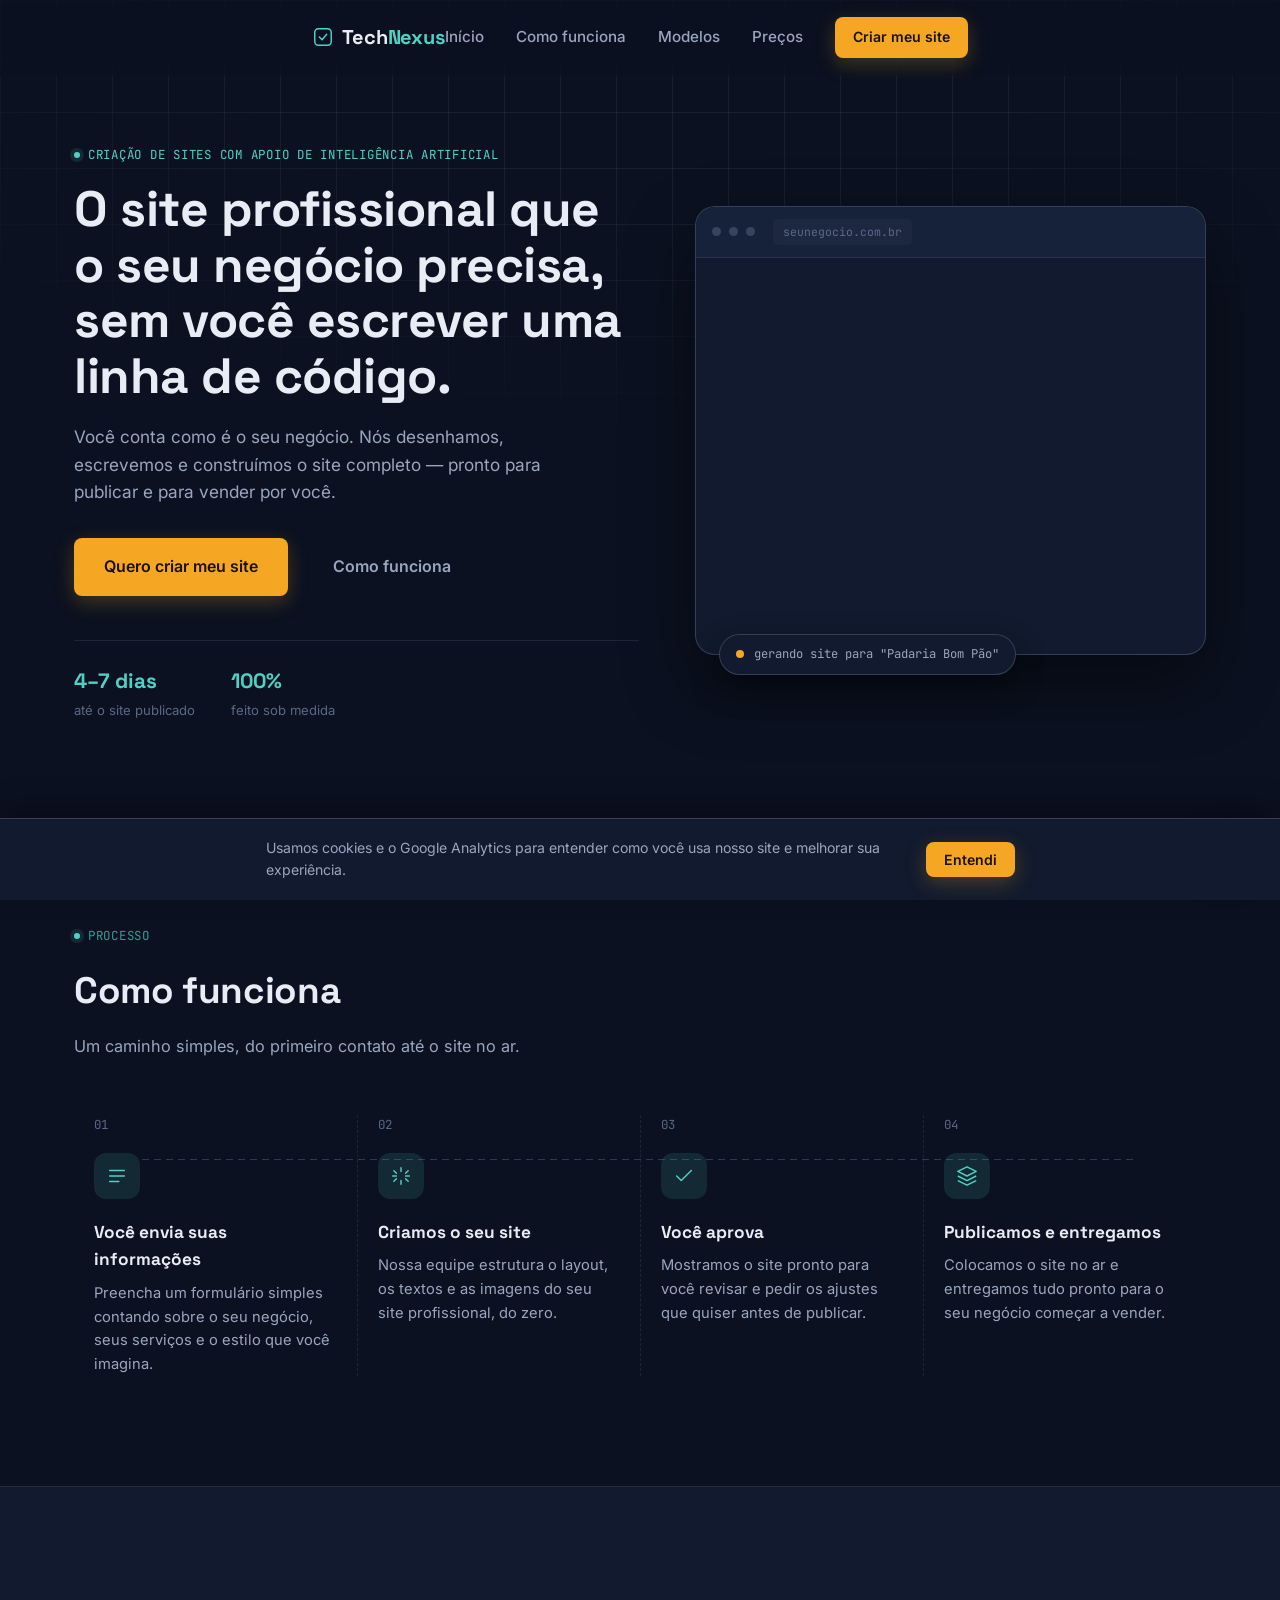
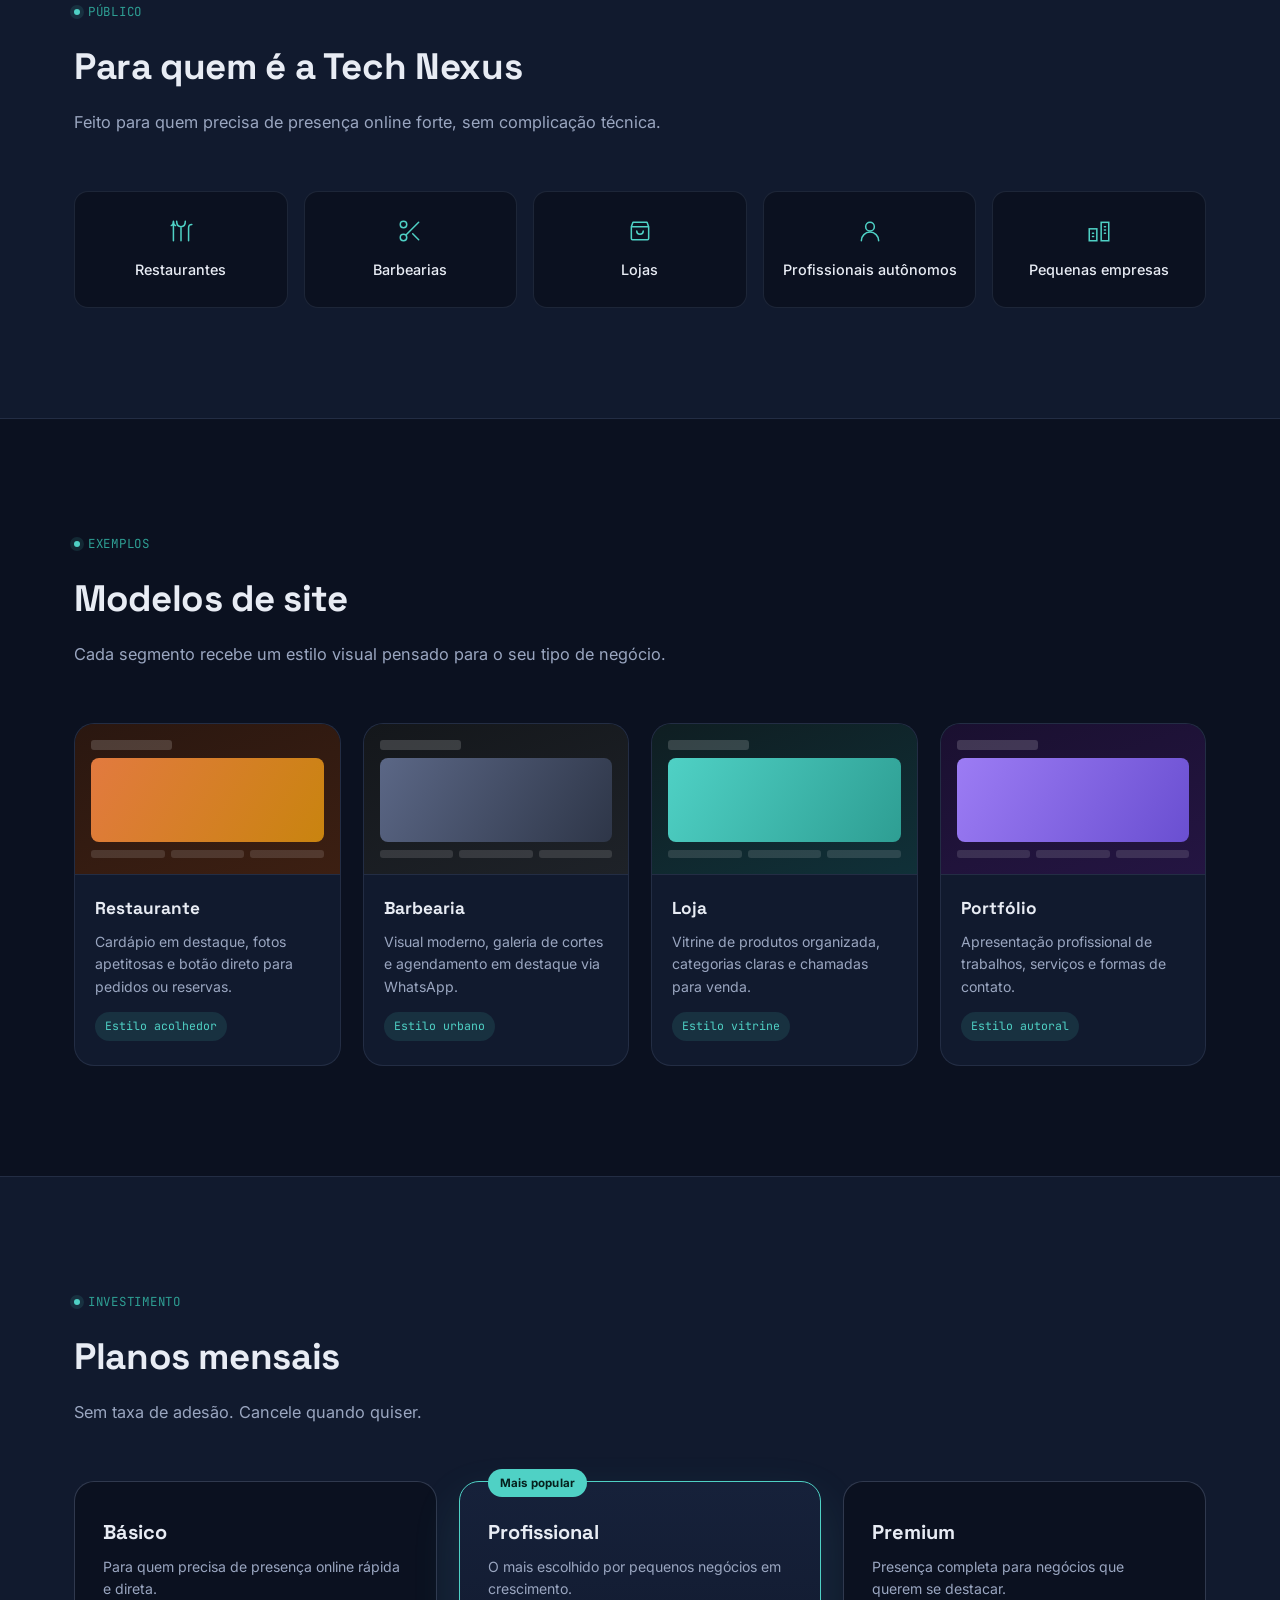
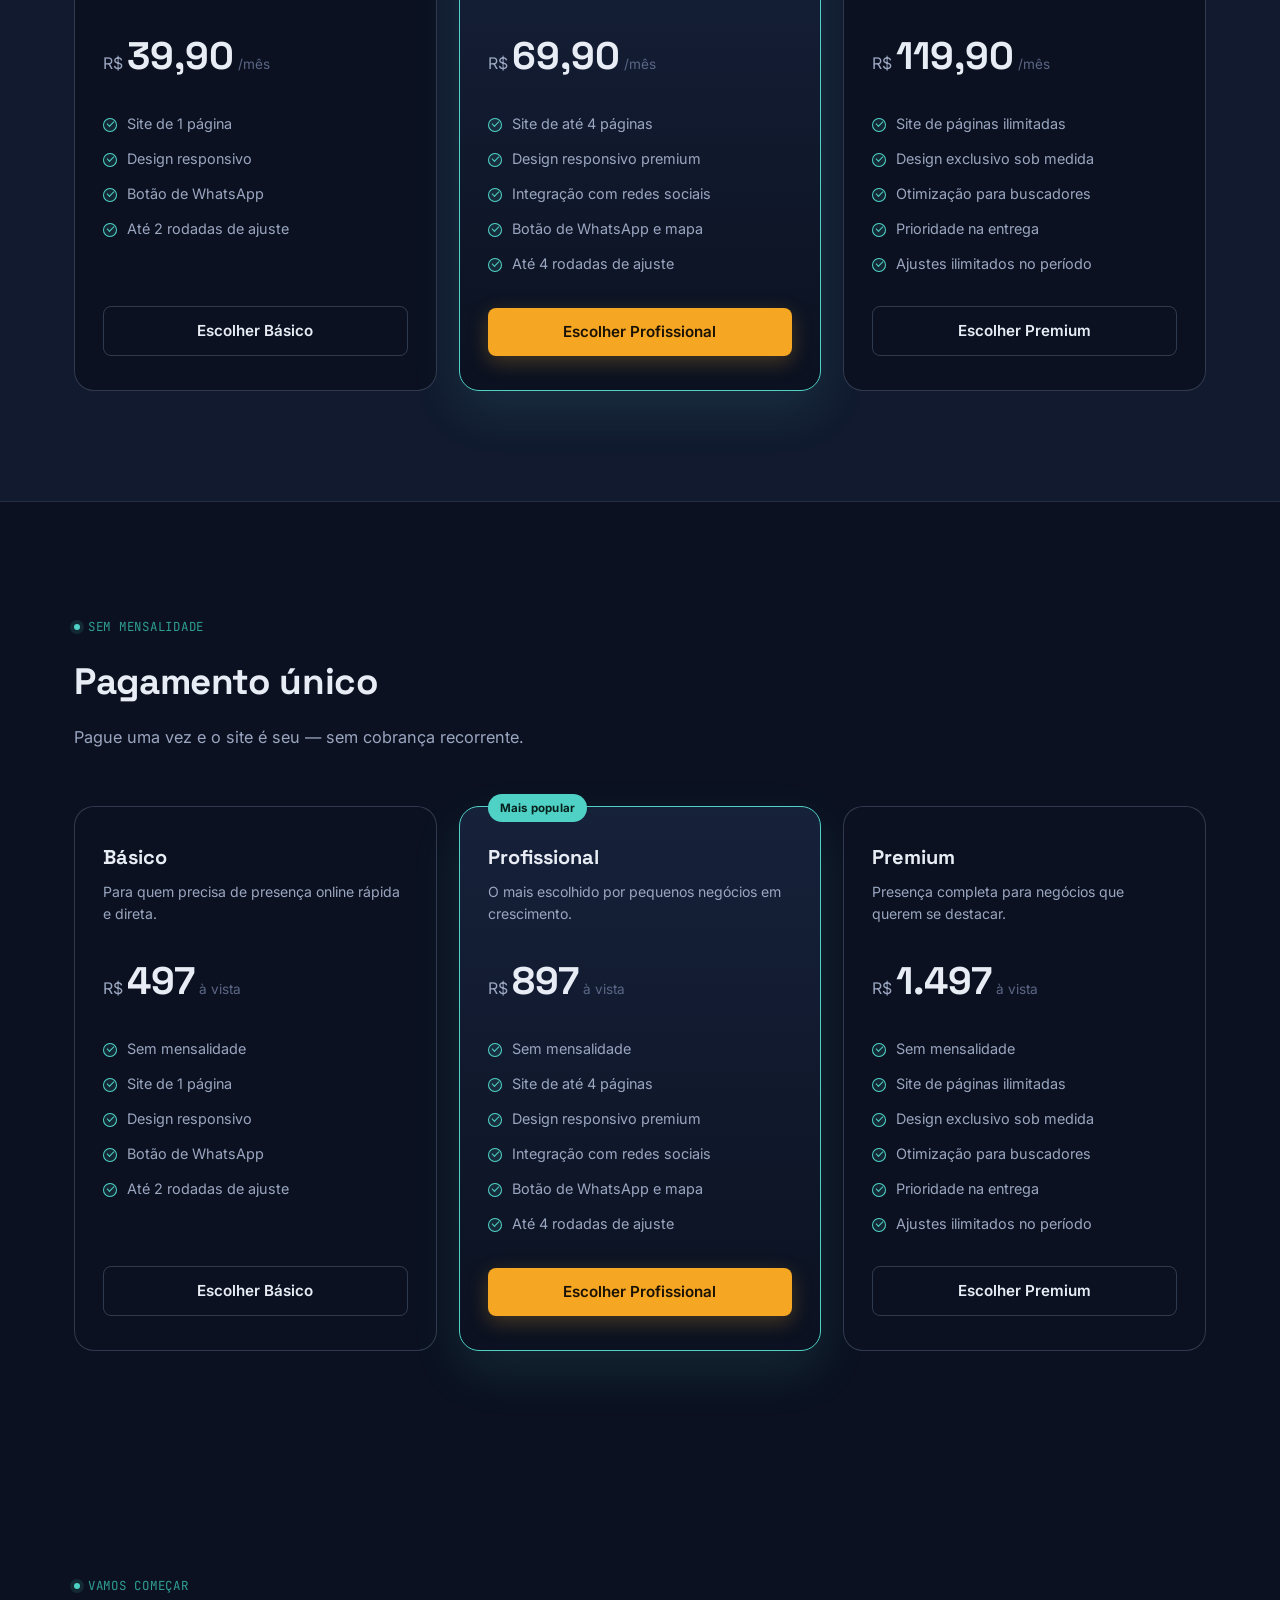
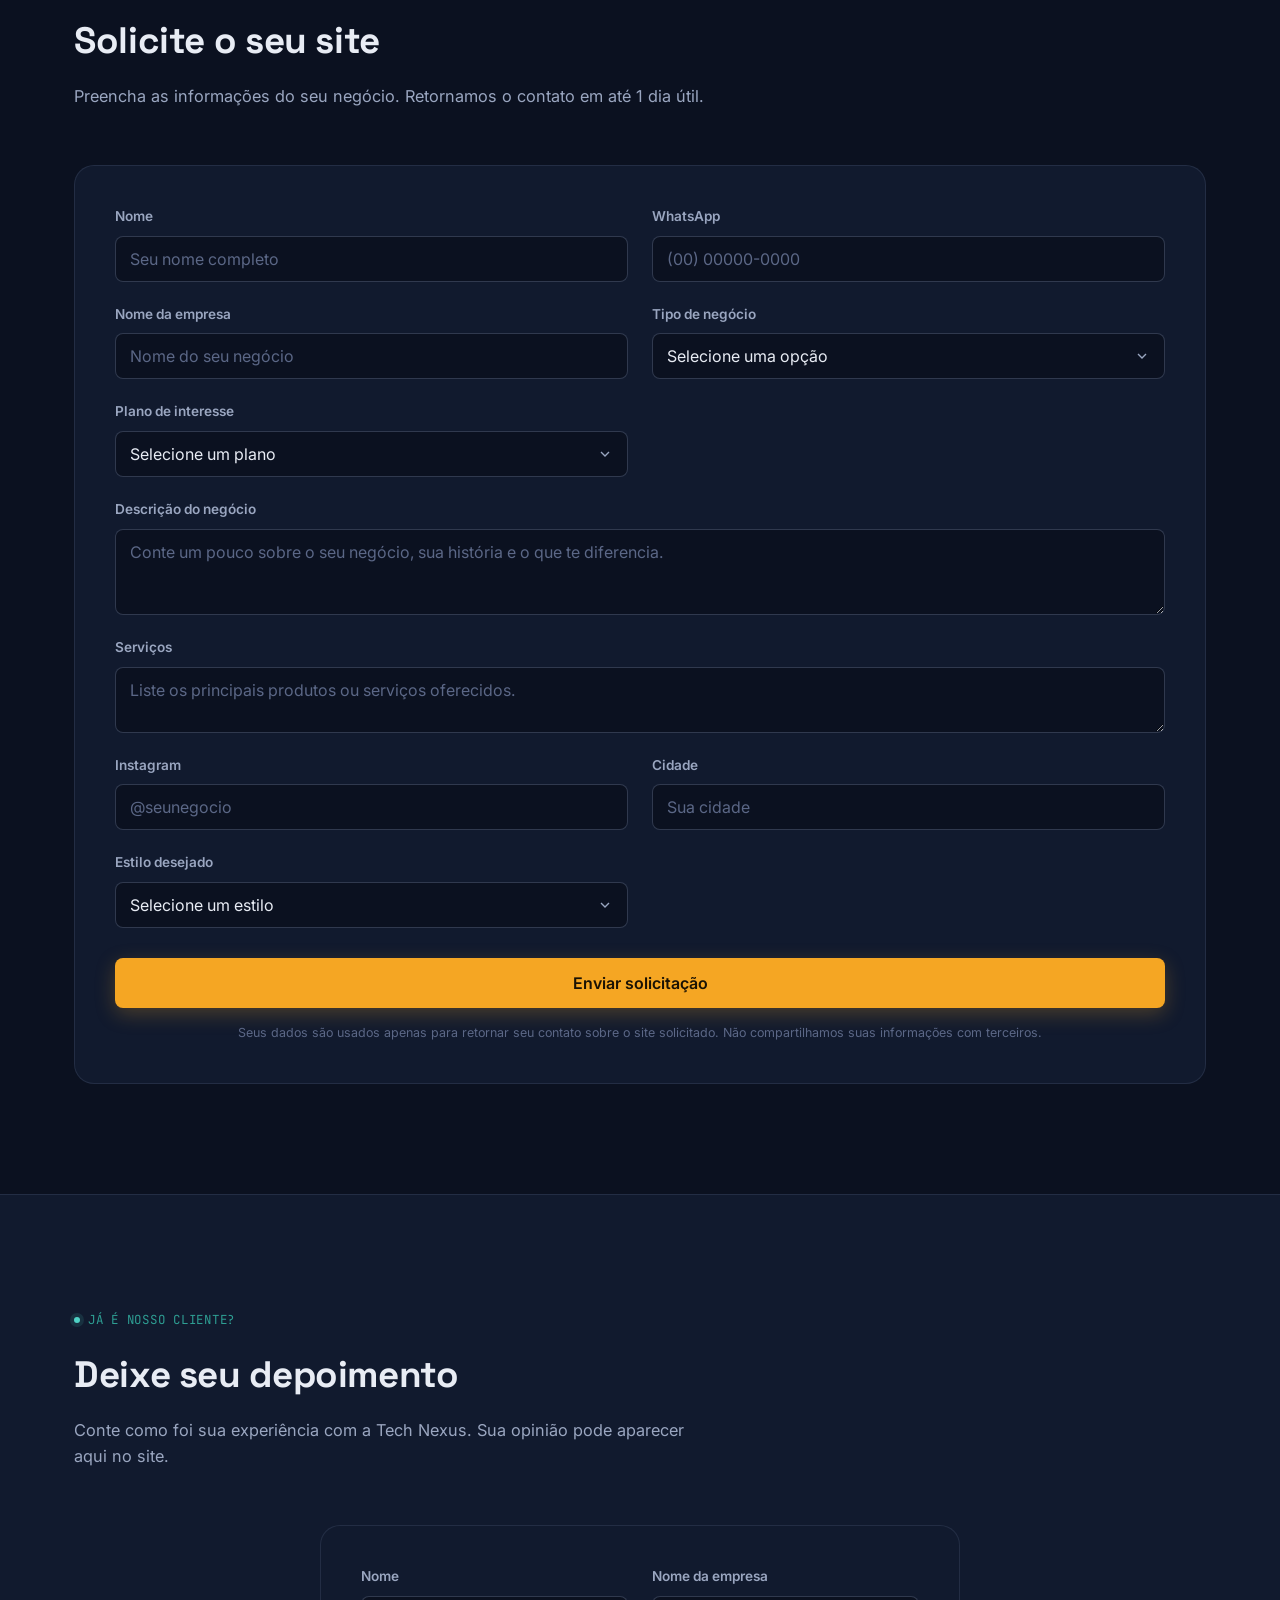
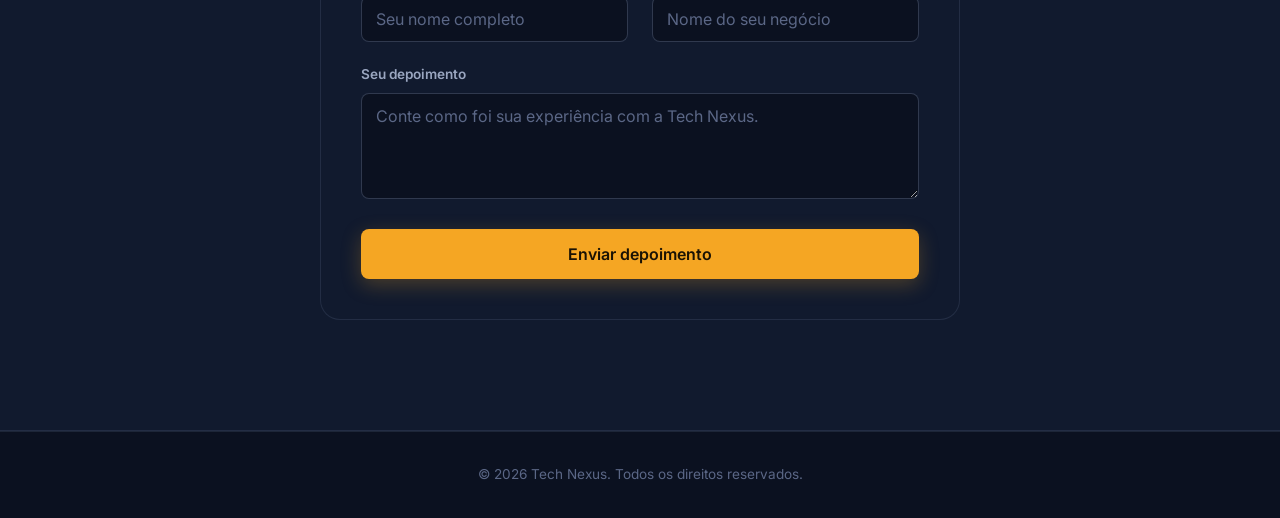
==== index.html @ dfa7a6ef "Add hidden input for bot detection in forms Added hidden input field for bot detection in forms." ====
<!DOCTYPE html>
<html lang="pt-BR">
<head>
  <meta name="google-site-verification" content="RaeOyXVZ7EGZY91mwEZqvHsa6SBrg2ZaEp8fXDGwtMo" />
  <!-- Google tag (gtag.js) -->
  <script async src="https://www.googletagmanager.com/gtag/js?id=G-TNBP848PBN"></script>
  <script>
    window.dataLayer = window.dataLayer || [];
    function gtag(){dataLayer.push(arguments);}
    gtag('js', new Date());
    gtag('config', 'G-TNBP848PBN');
  </script>
  <meta charset="UTF-8" />
  <meta name="viewport" content="width=device-width, initial-scale=1.0" />
  <title>Tech Nexus — Sites profissionais para o seu negócio</title>
  <link rel="icon" type="image/png" href="favicon.png">
  <meta name="description" content="A Tech Nexus cria sites profissionais para restaurantes, barbearias, lojas e profissionais autônomos. Você envia as informações, nós construímos o site." />
<!-- Open Graph: preview ao compartilhar o link -->
  <meta property="og:title" content="Tech Nexus — Sites profissionais com IA" />
  <meta property="og:description" content="A Tech Nexus cria sites profissionais para restaurantes, barbearias, lojas e profissionais autônomos. Você envia as informações, nós construímos o site." />
  <meta property="og:image" content="https://nexus-tech-navy.vercel.app/preview.png" />
  <meta property="og:url" content="https://nexus-tech-navy.vercel.app" />
  <meta property="og:type" content="website" />
  <meta name="twitter:card" content="summary_large_image" />
  <!-- Fontes: Space Grotesk (títulos), Inter (texto), JetBrains Mono (rótulos técnicos) -->
  <link rel="preconnect" href="https://fonts.googleapis.com">
  <link href="https://fonts.googleapis.com/css2?family=Space+Grotesk:wght@500;600;700&family=Inter:wght@400;500;600;700&family=JetBrains+Mono:wght@500&display=swap" rel="stylesheet">

  <link rel="stylesheet" href="style.css" />
</head>
<body>

  <!-- ===================== HEADER ===================== -->
  <header class="header" id="header">
    <div class="header__inner container">

      <a href="#inicio" class="logo" aria-label="Tech Nexus - página inicial">
        <span class="logo__mark" aria-hidden="true">
          <svg width="22" height="22" viewBox="0 0 24 24" fill="none">
            <rect x="3" y="3" width="18" height="18" rx="4" stroke="currentColor" stroke-width="1.6"/>
            <path d="M8 12L11 15L16 9" stroke="currentColor" stroke-width="1.6" stroke-linecap="round" stroke-linejoin="round"/>
          </svg>
        </span>
        <span class="logo__text">Tech<span class="logo__accent">Nexus</span></span>
      </a>

      <nav class="nav" id="nav">
        <a href="#inicio" class="nav__link">Início</a>
        <a href="#como-funciona" class="nav__link">Como funciona</a>
        <a href="#modelos" class="nav__link">Modelos</a>
        <a href="#precos" class="nav__link">Preços</a>
        <a href="#solicitar" class="btn btn--primary btn--small">Criar meu site</a>
      </nav>

      <button class="nav-toggle" id="navToggle" aria-label="Abrir menu" aria-expanded="false" aria-controls="nav">
        <span></span><span></span><span></span>
      </button>

    </div>
  </header>

  <main>

    <!-- ===================== HERO ===================== -->
    <section class="hero" id="inicio">
      <div class="hero__grid-bg" aria-hidden="true"></div>

      <div class="container hero__inner">

        <div class="hero__content" data-reveal>
          <p class="eyebrow"><span class="eyebrow__dot"></span> criação de sites com apoio de inteligência artificial</p>

          <h1 class="hero__title">
            O site profissional que o seu negócio precisa, sem você escrever uma linha de código.
          </h1>

          <p class="hero__subtitle">
            Você conta como é o seu negócio. Nós desenhamos, escrevemos e construímos o site completo —
            pronto para publicar e para vender por você.
          </p>

          <div class="hero__actions">
            <a href="#solicitar" class="btn btn--primary btn--large">Quero criar meu site</a>
            <a href="#como-funciona" class="btn btn--ghost btn--large">Como funciona</a>
          </div>

          <div class="hero__proof">
            <div class="hero__proof-item"><strong>4–7 dias</strong><span>até o site publicado</span></div>
            <div class="hero__proof-item"><strong>100%</strong><span>feito sob medida</span></div>
          </div>
        </div>

        <!-- Demonstração visual: um site sendo "construído" -->
        <div class="hero__demo" data-reveal>
          <div class="browser-mock">
            <div class="browser-mock__bar">
              <span class="browser-mock__dot"></span>
              <span class="browser-mock__dot"></span>
              <span class="browser-mock__dot"></span>
              <span class="browser-mock__url">seunegocio.com.br</span>
            </div>

            <div class="browser-mock__screen">
              <div class="build-block build-block--nav"></div>
              <div class="build-block build-block--hero-img"></div>
              <div class="build-block build-block--line build-block--line-lg"></div>
              <div class="build-block build-block--line build-block--line-md"></div>
              <div class="build-block build-block--btn"></div>
              <div class="build-block build-block--card"></div>
              <div class="build-block build-block--card"></div>
              <div class="build-block build-block--card"></div>
            </div>
          </div>

          <div class="ai-badge">
            <span class="ai-badge__pulse"></span>
            <span class="ai-badge__text" id="aiBadgeText">gerando site para "Padaria Bom Pão"</span>
          </div>
        </div>

      </div>
    </section>

    <!-- ===================== COMO FUNCIONA ===================== -->
    <section class="section" id="como-funciona">
      <div class="container">
        <div class="section__head" data-reveal>
          <p class="eyebrow eyebrow--dark"><span class="eyebrow__dot"></span> processo</p>
          <h2 class="section__title">Como funciona</h2>
          <p class="section__subtitle">Um caminho simples, do primeiro contato até o site no ar.</p>
        </div>

        <ol class="steps">
          <li class="steps__item" data-reveal>
            <span class="steps__index">01</span>
            <div class="steps__icon">
              <svg viewBox="0 0 24 24" fill="none"><path d="M4 12h16M4 6h16M4 18h10" stroke="currentColor" stroke-width="1.6" stroke-linecap="round"/></svg>
            </div>
            <h3 class="steps__title">Você envia suas informações</h3>
            <p class="steps__text">Preencha um formulário simples contando sobre o seu negócio, seus serviços e o estilo que você imagina.</p>
          </li>

          <li class="steps__item" data-reveal>
            <span class="steps__index">02</span>
            <div class="steps__icon">
              <svg viewBox="0 0 24 24" fill="none"><path d="M12 3v4M12 17v4M4.2 6.2l2.8 2.8M17 15l2.8 2.8M3 12h4M17 12h4M4.2 17.8L7 15M17 9l2.8-2.8" stroke="currentColor" stroke-width="1.6" stroke-linecap="round"/></svg>
            </div>
            <h3 class="steps__title">Criamos o seu site</h3>
            <p class="steps__text">Nossa equipe estrutura o layout, os textos e as imagens do seu site profissional, do zero.</p>
          </li>

          <li class="steps__item" data-reveal>
            <span class="steps__index">03</span>
            <div class="steps__icon">
              <svg viewBox="0 0 24 24" fill="none"><path d="M4 12l5 5L20 6" stroke="currentColor" stroke-width="1.6" stroke-linecap="round" stroke-linejoin="round"/></svg>
            </div>
            <h3 class="steps__title">Você aprova</h3>
            <p class="steps__text">Mostramos o site pronto para você revisar e pedir os ajustes que quiser antes de publicar.</p>
          </li>

          <li class="steps__item" data-reveal>
            <span class="steps__index">04</span>
            <div class="steps__icon">
              <svg viewBox="0 0 24 24" fill="none"><path d="M12 2L2 7l10 5 10-5-10-5z" stroke="currentColor" stroke-width="1.6" stroke-linejoin="round"/><path d="M2 17l10 5 10-5M2 12l10 5 10-5" stroke="currentColor" stroke-width="1.6" stroke-linejoin="round"/></svg>
            </div>
            <h3 class="steps__title">Publicamos e entregamos</h3>
            <p class="steps__text">Colocamos o site no ar e entregamos tudo pronto para o seu negócio começar a vender.</p>
          </li>
        </ol>
      </div>
    </section>

    <!-- ===================== PARA QUEM É ===================== -->
    <section class="section section--alt" id="para-quem">
      <div class="container">
        <div class="section__head" data-reveal>
          <p class="eyebrow eyebrow--dark"><span class="eyebrow__dot"></span> público</p>
          <h2 class="section__title">Para quem é a Tech Nexus</h2>
          <p class="section__subtitle">Feito para quem precisa de presença online forte, sem complicação técnica.</p>
        </div>

        <div class="audience" data-reveal>
          <div class="audience__card">
            <svg viewBox="0 0 24 24" fill="none"><path d="M5 3v18M5 3c0 3-2 4-2 4M5 3c0 3 2 4 2 4M12 8v13M12 8c-2.5 0-4-2-4-5M12 8c2.5 0 4-2 4-5M19 21V9a3 3 0 013-3" stroke="currentColor" stroke-width="1.4" stroke-linecap="round" stroke-linejoin="round"/></svg>
            <span>Restaurantes</span>
          </div>
          <div class="audience__card">
            <svg viewBox="0 0 24 24" fill="none"><circle cx="6" cy="6" r="3" stroke="currentColor" stroke-width="1.4"/><circle cx="6" cy="18" r="3" stroke="currentColor" stroke-width="1.4"/><path d="M20 4L8.5 15.5M14.5 14.5L20 20" stroke="currentColor" stroke-width="1.4" stroke-linecap="round"/></svg>
            <span>Barbearias</span>
          </div>
          <div class="audience__card">
            <svg viewBox="0 0 24 24" fill="none"><path d="M4 8l1.5-4h13L20 8M4 8h16M4 8v11a1 1 0 001 1h14a1 1 0 001-1V8M9 12a3 3 0 006 0" stroke="currentColor" stroke-width="1.4" stroke-linecap="round" stroke-linejoin="round"/></svg>
            <span>Lojas</span>
          </div>
          <div class="audience__card">
            <svg viewBox="0 0 24 24" fill="none"><circle cx="12" cy="8" r="4" stroke="currentColor" stroke-width="1.4"/><path d="M4 21c0-4.4 3.6-8 8-8s8 3.6 8 8" stroke="currentColor" stroke-width="1.4" stroke-linecap="round"/></svg>
            <span>Profissionais autônomos</span>
          </div>
          <div class="audience__card">
            <svg viewBox="0 0 24 24" fill="none"><rect x="3" y="10" width="7" height="11" stroke="currentColor" stroke-width="1.4"/><rect x="14" y="4" width="7" height="17" stroke="currentColor" stroke-width="1.4"/><path d="M6 14h1M6 17h1M17 8h1M17 11h1M17 14h1" stroke="currentColor" stroke-width="1.4" stroke-linecap="round"/></svg>
            <span>Pequenas empresas</span>
          </div>
        </div>
      </div>
    </section>

    <!-- ===================== MODELOS ===================== -->
    <section class="section" id="modelos">
      <div class="container">
        <div class="section__head" data-reveal>
          <p class="eyebrow eyebrow--dark"><span class="eyebrow__dot"></span> exemplos</p>
          <h2 class="section__title">Modelos de site</h2>
          <p class="section__subtitle">Cada segmento recebe um estilo visual pensado para o seu tipo de negócio.</p>
        </div>

        <div class="models" data-reveal>

          <article class="model-card model-card--restaurante">
            <div class="model-card__preview">
              <div class="model-card__nav"></div>
              <div class="model-card__hero"></div>
              <div class="model-card__row">
                <span></span><span></span><span></span>
              </div>
            </div>
            <div class="model-card__body">
              <h3>Restaurante</h3>
              <p>Cardápio em destaque, fotos apetitosas e botão direto para pedidos ou reservas.</p>
              <span class="model-card__tag">Estilo acolhedor</span>
            </div>
          </article>

          <article class="model-card model-card--barbearia">
            <div class="model-card__preview">
              <div class="model-card__nav"></div>
              <div class="model-card__hero"></div>
              <div class="model-card__row">
                <span></span><span></span><span></span>
              </div>
            </div>
            <div class="model-card__body">
              <h3>Barbearia</h3>
              <p>Visual moderno, galeria de cortes e agendamento em destaque via WhatsApp.</p>
              <span class="model-card__tag">Estilo urbano</span>
            </div>
          </article>

          <article class="model-card model-card--loja">
            <div class="model-card__preview">
              <div class="model-card__nav"></div>
              <div class="model-card__hero"></div>
              <div class="model-card__row">
                <span></span><span></span><span></span>
              </div>
            </div>
            <div class="model-card__body">
              <h3>Loja</h3>
              <p>Vitrine de produtos organizada, categorias claras e chamadas para venda.</p>
              <span class="model-card__tag">Estilo vitrine</span>
            </div>
          </article>

          <article class="model-card model-card--portfolio">
            <div class="model-card__preview">
              <div class="model-card__nav"></div>
              <div class="model-card__hero"></div>
              <div class="model-card__row">
                <span></span><span></span><span></span>
              </div>
            </div>
            <div class="model-card__body">
              <h3>Portfólio</h3>
              <p>Apresentação profissional de trabalhos, serviços e formas de contato.</p>
              <span class="model-card__tag">Estilo autoral</span>
            </div>
          </article>

        </div>
      </div>
    </section>

    <!-- ===================== PREÇOS ===================== -->
    <section class="section section--alt" id="precos">
      <div class="container">
        <div class="section__head" data-reveal>
          <p class="eyebrow eyebrow--dark"><span class="eyebrow__dot"></span> investimento</p>
<h2 class="section__title">Planos mensais</h2>
<p class="section__subtitle">Sem taxa de adesão. Cancele quando quiser.</p>
        </div>

        <!--
          DICA: para alterar os preços, edite apenas o conteúdo dentro de <span class="plan__price-value">.
          O restante da estrutura (moeda, período) pode continuar igual.
        -->
        <div class="plans" data-reveal>
          <article class="plan-card">
            <h3 class="plan__name">Básico</h3>
            <p class="plan__desc">Para quem precisa de presença online rápida e direta.</p>
            <p class="plan__price">
              <span class="plan__price-currency">R$</span>
              <span class="plan__price-value">39,90</span>
              <span class="plan__price-period">/mês</span>
            </p>
            <ul class="plan__features">
              <li>Site de 1 página</li>
              <li>Design responsivo</li>
              <li>Botão de WhatsApp</li>
              <li>Até 2 rodadas de ajuste</li>
            </ul>
            <a href="#solicitar" class="btn btn--outline btn--block" data-plan-select="Básico - R$ 39,90/mês">Escolher Básico</a>
          </article>

          <article class="plan-card plan-card--featured">
            <span class="plan__badge">Mais popular</span>
            <h3 class="plan__name">Profissional</h3>
            <p class="plan__desc">O mais escolhido por pequenos negócios em crescimento.</p>
            <p class="plan__price">
              <span class="plan__price-currency">R$</span>
              <span class="plan__price-value">69,90</span>
              <span class="plan__price-period">/mês</span>
            </p>
            <ul class="plan__features">
              <li>Site de até 4 páginas</li>
              <li>Design responsivo premium</li>
              <li>Integração com redes sociais</li>
              <li>Botão de WhatsApp e mapa</li>
              <li>Até 4 rodadas de ajuste</li>
            </ul>
            <a href="#solicitar" class="btn btn--primary btn--block" data-plan-select="Profissional - R$ 69,90/mês">Escolher Profissional</a>
          </article>
         
            <article class="plan-card">
            <h3 class="plan__name">Premium</h3>
            <p class="plan__desc">Presença completa para negócios que querem se destacar.</p>
            <p class="plan__price">
              <span class="plan__price-currency">R$</span>
              <span class="plan__price-value">119,90</span>
              <span class="plan__price-period">/mês</span>
            </p>
            <ul class="plan__features">
              <li>Site de páginas ilimitadas</li>
              <li>Design exclusivo sob medida</li>
              <li>Otimização para buscadores</li>
              <li>Prioridade na entrega</li>
              <li>Ajustes ilimitados no período</li>
            </ul>
            <a href="#solicitar" class="btn btn--outline btn--block" data-plan-select="Premium - R$ 119,90/mês">Escolher Premium</a>
          </article>

          </div>
</div>
    </section>
<!-- ===================== PAGAMENTO ÚNICO ===================== -->
    <section class="section" id="precos-unico">
      <div class="container">
        <div class="section__head" data-reveal>
          <p class="eyebrow eyebrow--dark"><span class="eyebrow__dot"></span> sem mensalidade</p>
          <h2 class="section__title">Pagamento único</h2>
          <p class="section__subtitle">Pague uma vez e o site é seu — sem cobrança recorrente.</p>
        </div>

        <div class="plans" data-reveal>

          <article class="plan-card">
            <h3 class="plan__name">Básico</h3>
            <p class="plan__desc">Para quem precisa de presença online rápida e direta.</p>
            <p class="plan__price">
              <span class="plan__price-currency">R$</span>
              <span class="plan__price-value">497</span>
              <span class="plan__price-period">à vista</span>
            </p>
            <ul class="plan__features">
              <li>Sem mensalidade</li>
              <li>Site de 1 página</li>
              <li>Design responsivo</li>
              <li>Botão de WhatsApp</li>
              <li>Até 2 rodadas de ajuste</li>
            </ul>
            <a href="#solicitar" class="btn btn--outline btn--block" data-plan-select="Básico (pagamento único) - R$ 497">Escolher Básico</a>
          </article>

          <article class="plan-card plan-card--featured">
            <span class="plan__badge">Mais popular</span>
            <h3 class="plan__name">Profissional</h3>
            <p class="plan__desc">O mais escolhido por pequenos negócios em crescimento.</p>
            <p class="plan__price">
              <span class="plan__price-currency">R$</span>
              <span class="plan__price-value">897</span>
              <span class="plan__price-period">à vista</span>
            </p>
            <ul class="plan__features">
              <li>Sem mensalidade</li>
              <li>Site de até 4 páginas</li>
              <li>Design responsivo premium</li>
              <li>Integração com redes sociais</li>
              <li>Botão de WhatsApp e mapa</li>
              <li>Até 4 rodadas de ajuste</li>
            </ul>
            <a href="#solicitar" class="btn btn--primary btn--block" data-plan-select="Profissional (pagamento único) - R$ 897">Escolher Profissional</a>
          </article>

          <article class="plan-card">
            <h3 class="plan__name">Premium</h3>
            <p class="plan__desc">Presença completa para negócios que querem se destacar.</p>
            <p class="plan__price">
              <span class="plan__price-currency">R$</span>
              <span class="plan__price-value">1.497</span>
              <span class="plan__price-period">à vista</span>
            </p>
            <ul class="plan__features">
              <li>Sem mensalidade</li>
              <li>Site de páginas ilimitadas</li>
              <li>Design exclusivo sob medida</li>
              <li>Otimização para buscadores</li>
              <li>Prioridade na entrega</li>
              <li>Ajustes ilimitados no período</li>
            </ul>
            <a href="#solicitar" class="btn btn--outline btn--block" data-plan-select="Premium (pagamento único) - R$ 1.497">Escolher Premium</a>
          </article>

        </div>
      </div>
    </section>
    <!-- ===================== SOLICITE SEU SITE ===================== -->
    <section class="section section--form" id="solicitar">
      <div class="container">
        <div class="section__head" data-reveal>
          <p class="eyebrow eyebrow--dark"><span class="eyebrow__dot"></span> vamos começar</p>
          <h2 class="section__title">Solicite o seu site</h2>
          <p class="section__subtitle">Preencha as informações do seu negócio. Retornamos o contato em até 1 dia útil.</p>
        </div>

        <form class="request-form" id="requestForm" action="https://formspree.io/f/xljrngzr" method="POST" data-reveal novalidate>
<input type="text" name="_gotcha" style="display:none" tabindex="-1" autocomplete="off">
          <div class="form-grid">

            <div class="field">
              <label for="nome">Nome</label>
              <input type="text" id="nome" name="nome" placeholder="Seu nome completo" required>
              <span class="field__error">Informe o seu nome.</span>
            </div>

            <div class="field">
              <label for="whatsapp">WhatsApp</label>
              <input type="tel" id="whatsapp" name="whatsapp" placeholder="(00) 00000-0000" required>
              <span class="field__error">Informe um WhatsApp para contato.</span>
            </div>

            <div class="field">
              <label for="empresa">Nome da empresa</label>
              <input type="text" id="empresa" name="empresa" placeholder="Nome do seu negócio" required>
              <span class="field__error">Informe o nome da empresa.</span>
            </div>

            <div class="field">
              <label for="tipoNegocio">Tipo de negócio</label>
              <select id="tipoNegocio" name="tipoNegocio" required>
                <option value="" disabled selected>Selecione uma opção</option>
                <option value="restaurante">Restaurante</option>
                <option value="barbearia">Barbearia</option>
                <option value="loja">Loja</option>
                <option value="autonomo">Profissional autônomo</option>
                <option value="pequena-empresa">Pequena empresa</option>
                <option value="outro">Outro</option>
              </select>
              <span class="field__error">Selecione o tipo de negócio.</span>
            </div>
<div class="field">
              <label for="plano">Plano de interesse</label>
              <select id="plano" name="plano" required>
  <option value="" disabled selected>Selecione um plano</option>
  <optgroup label="Mensal">
    <option value="Básico - R$ 39,90/mês">Básico - R$ 39,90/mês</option>
    <option value="Profissional - R$ 69,90/mês">Profissional - R$ 69,90/mês</option>
    <option value="Premium - R$ 119,90/mês">Premium - R$ 119,90/mês</option>
  </optgroup>
  <optgroup label="Pagamento único">
    <option value="Básico (pagamento único) - R$ 497">Básico (pagamento único) - R$ 497</option>
    <option value="Profissional (pagamento único) - R$ 897">Profissional (pagamento único) - R$ 897</option>
    <option value="Premium (pagamento único) - R$ 1.497">Premium (pagamento único) - R$ 1.497</option>
  </optgroup>
              </select>
              <span class="field__error">Selecione um plano.</span>
</div>
            <div class="field field--full">
              <label for="descricao">Descrição do negócio</label>
              <textarea id="descricao" name="descricao" rows="3" placeholder="Conte um pouco sobre o seu negócio, sua história e o que te diferencia." required></textarea>
              <span class="field__error">Descreva brevemente o seu negócio.</span>
            </div>

            <div class="field field--full">
              <label for="servicos">Serviços</label>
              <textarea id="servicos" name="servicos" rows="2" placeholder="Liste os principais produtos ou serviços oferecidos." required></textarea>
              <span class="field__error">Liste ao menos um serviço ou produto.</span>
            </div>

            <div class="field">
              <label for="instagram">Instagram</label>
              <input type="text" id="instagram" name="instagram" placeholder="@seunegocio">
            </div>

            <div class="field">
              <label for="cidade">Cidade</label>
              <input type="text" id="cidade" name="cidade" placeholder="Sua cidade" required>
              <span class="field__error">Informe a sua cidade.</span>
            </div>

            <div class="field">
              <label for="estilo">Estilo desejado</label>
                  <select id="estilo" name="estilo" required>
                <option value="" disabled selected>Selecione um estilo</option>
                <option value="moderno">Moderno</option>
                <option value="classico">Clássico</option>
                <option value="minimalista">Minimalista</option>
                <option value="ousado">Ousado e colorido</option>
              </select>
              <span class="field__error">Selecione um estilo.</span>
            </div>

          </div>

          <button type="submit" class="btn btn--primary btn--large btn--block">Enviar solicitação</button>
<p class="form-privacy">Seus dados são usados apenas para retornar seu contato sobre o site solicitado. Não compartilhamos suas informações com terceiros.</p>
        </form>

        <div class="form-message form-message--success" id="successMessage">
          <h3>Solicitação enviada com sucesso!</h3>
          <p>Recebemos as informações do seu negócio. Nossa equipe vai analisar e retornar o contato em até 1 dia útil.</p>
          <button type="button" class="btn btn--outline" id="newRequestBtn">Enviar outra solicitação</button>
        </div>

        <div class="form-message form-message--error" id="formError">
          Não foi possível enviar sua solicitação. Verifique sua conexão e tente novamente.
        </div>

      </div>
    </section>
<!-- ===================== DEIXE SEU DEPOIMENTO ===================== -->
    <section class="section section--alt" id="depoimento">
      <div class="container">
        <div class="section__head" data-reveal>
          <p class="eyebrow eyebrow--dark"><span class="eyebrow__dot"></span> já é nosso cliente?</p>
          <h2 class="section__title">Deixe seu depoimento</h2>
          <p class="section__subtitle">Conte como foi sua experiência com a Tech Nexus. Sua opinião pode aparecer aqui no site.</p>
        </div>

        <form class="request-form testimonial-form" id="testimonialForm" data-reveal novalidate>
          <div class="form-grid">
<input type="text" name="_gotcha" style="display:none" tabindex="-1" autocomplete="off">
            <div class="field">
              <label for="depNome">Nome</label>
              <input type="text" id="depNome" name="nome" placeholder="Seu nome completo" required>
              <span class="field__error">Informe o seu nome.</span>
            </div>

            <div class="field">
              <label for="depEmpresa">Nome da empresa</label>
              <input type="text" id="depEmpresa" name="empresa" placeholder="Nome do seu negócio">
            </div>

            <div class="field field--full">
              <label for="depTexto">Seu depoimento</label>
              <textarea id="depTexto" name="depoimento" rows="4" placeholder="Conte como foi sua experiência com a Tech Nexus." required></textarea>
              <span class="field__error">Escreva seu depoimento.</span>
            </div>

            <input type="hidden" name="tipo_envio" value="Depoimento de cliente">

          </div>

          <button type="submit" class="btn btn--primary btn--large btn--block">Enviar depoimento</button>
        </form>

        <div class="form-message form-message--success" id="testimonialSuccess">
          <h3>Depoimento enviado, obrigado!</h3>
          <p>Recebemos sua mensagem. Ela pode aparecer aqui no site em breve.</p>
          <button type="button" class="btn btn--outline" id="newTestimonialBtn">Enviar outro depoimento</button>
        </div>

        <div class="form-message form-message--error" id="testimonialError">
          Não foi possível enviar seu depoimento. Verifique sua conexão e tente novamente.
        </div>

      </div>
    </section>
  </main>

  <!-- ===================== FOOTER ===================== -->
  <footer class="footer">
    <div class="container footer__inner">
      <p class="footer__text">&copy; <span id="year"></span> Tech Nexus. Todos os direitos reservados.</p>
    </div>
  </footer>
<a href="https://wa.me/5588999516649?text=Ol%C3%A1!%20Quero%20saber%20mais%20sobre%20os%20sites%20da%20Tech%20Nexus." target="_blank" rel="noopener" class="whatsapp-float" aria-label="Falar no WhatsApp">
  <svg viewBox="0 0 24 24" width="28" height="28" fill="currentColor">
    <path d="M12.04 2C6.58 2 2.13 6.45 2.13 11.91c0 1.79.47 3.47 1.29 4.93L2 22l5.29-1.39c1.4.77 3 1.21 4.71 1.21h.01c5.46 0 9.91-4.45 9.91-9.91C21.92 6.45 17.5 2 12.04 2zm5.87 14.05c-.25.7-1.45 1.34-2 1.42-.51.08-1.15.11-1.86-.12-.43-.14-.98-.32-1.69-.63-2.97-1.28-4.9-4.28-5.05-4.48-.15-.2-1.21-1.6-1.21-3.06 0-1.45.76-2.17 1.03-2.46.27-.29.6-.36.8-.36.2 0 .4 0 .57.01.18.01.43-.07.67.51.25.6.85 2.08.93 2.23.08.15.13.32.03.52-.1.2-.15.32-.3.49-.15.17-.31.38-.44.51-.15.15-.3.31-.13.61.17.3.76 1.25 1.63 2.02 1.12 1 2.06 1.31 2.36 1.46.3.15.48.13.65-.08.18-.2.75-.87.95-1.17.2-.3.4-.25.67-.15.28.1 1.76.83 2.06.98.3.15.5.23.57.36.08.13.08.75-.17 1.45z"/>
  </svg>
</a>
  <div class="cookie-banner" id="cookieBanner">
  <p>Usamos cookies e o Google Analytics para entender como você usa nosso site e melhorar sua experiência.</p>
  <button type="button" class="btn btn--primary btn--small" id="cookieAccept">Entendi</button>
  </div>
  <script src="script.js"></script>
</body>
</html>
---- style.css ----
/* ==========================================================================
   Tech Nexus — Design system
   Identidade: "blueprint tech" — fundo escuro tipo esquema técnico,
   acento ciano (IA/tecnologia) + acento âmbar (ação/conversão).
   ========================================================================== */

:root {
  /* Cores base */
  --bg: #0B1120;
  --bg-panel: #111A2E;
  --bg-panel-alt: #16213A;
  --border: rgba(143, 163, 199, 0.14);
  --border-strong: rgba(143, 163, 199, 0.28);

  /* Acentos */
  --teal: #4FD1C5;
  --teal-dim: #2E9E93;
  --teal-soft: rgba(79, 209, 197, 0.12);
  --amber: #F5A623;
  --amber-dim: #C9840F;

  /* Texto */
  --text: #E8ECF4;
  --text-muted: #9AA6C0;
  --text-dim: #5B6786;

  /* Tipografia */
  --font-display: 'Space Grotesk', 'Segoe UI', sans-serif;
  --font-body: 'Inter', 'Segoe UI', sans-serif;
  --font-mono: 'JetBrains Mono', 'Courier New', monospace;

  /* Layout */
  --container-w: 1180px;
  --radius-sm: 8px;
  --radius-md: 14px;
  --radius-lg: 20px;
  --header-h: 76px;
}

/* ==========================================================================
   Reset básico
   ========================================================================== */
* { margin: 0; padding: 0; box-sizing: border-box; }

html { scroll-behavior: smooth; }

@media (prefers-reduced-motion: reduce) {
  html { scroll-behavior: auto; }
  *, *::before, *::after { animation-duration: 0.01ms !important; animation-iteration-count: 1 !important; transition-duration: 0.01ms !important; }
}

body {
  background: var(--bg);
  color: var(--text);
  font-family: var(--font-body);
  line-height: 1.6;
  -webkit-font-smoothing: antialiased;
  overflow-x: hidden;
}

img { max-width: 100%; display: block; }

a { color: inherit; text-decoration: none; }

ul, ol { list-style: none; }

button { font-family: inherit; cursor: pointer; border: none; background: none; color: inherit; }

input, select, textarea { font-family: inherit; font-size: 1rem; color: var(--text); }

:focus-visible {
  outline: 2px solid var(--teal);
  outline-offset: 3px;
  border-radius: 4px;
}

.container {
  max-width: var(--container-w);
  margin: 0 auto;
  padding: 0 24px;
}

/* ==========================================================================
   Fundo em grade "blueprint" — reutilizado em algumas seções
   ========================================================================== */
.hero__grid-bg {
  position: absolute;
  inset: 0;
  background-image:
    linear-gradient(var(--border) 1px, transparent 1px),
    linear-gradient(90deg, var(--border) 1px, transparent 1px);
  background-size: 56px 56px;
  -webkit-mask-image: radial-gradient(ellipse 80% 60% at 50% 0%, #000 40%, transparent 90%);
  mask-image: radial-gradient(ellipse 80% 60% at 50% 0%, #000 40%, transparent 90%);
  pointer-events: none;
  opacity: 0.7;
}

/* ==========================================================================
   Eyebrow (rótulo pequeno acima dos títulos)
   ========================================================================== */
.eyebrow {
  display: inline-flex;
  align-items: center;
  gap: 8px;
  font-family: var(--font-mono);
  font-size: 0.78rem;
  letter-spacing: 0.06em;
  text-transform: uppercase;
  color: var(--teal);
  margin-bottom: 16px;
}

.eyebrow__dot {
  width: 6px;
  height: 6px;
  border-radius: 50%;
  background: var(--teal);
  box-shadow: 0 0 0 4px var(--teal-soft);
}

.eyebrow--dark { color: var(--teal-dim); }

/* ==========================================================================
   Botões
   ========================================================================== */
.btn {
  display: inline-flex;
  align-items: center;
  justify-content: center;
  gap: 8px;
  font-family: var(--font-body);
  font-weight: 600;
  font-size: 0.95rem;
  padding: 12px 22px;
  border-radius: var(--radius-sm);
  transition: transform 0.2s ease, box-shadow 0.2s ease, background 0.2s ease, border-color 0.2s ease, color 0.2s ease;
  white-space: nowrap;
}

.btn--primary {
  background: var(--amber);
  color: #1A1204;
  box-shadow: 0 6px 20px rgba(245, 166, 35, 0.25);
}
.btn--primary:hover {
  background: #ffb63b;
  transform: translateY(-2px);
  box-shadow: 0 10px 26px rgba(245, 166, 35, 0.35);
}

.btn--outline {
  background: transparent;
  border: 1px solid var(--border-strong);
  color: var(--text);
}
.btn--outline:hover {
  border-color: var(--teal);
  color: var(--teal);
  transform: translateY(-2px);
}

.btn--ghost {
  background: transparent;
  color: var(--text-muted);
  border: 1px solid transparent;
}
.btn--ghost:hover { color: var(--teal); }

.btn--large { padding: 15px 30px; font-size: 1rem; }
.btn--small { padding: 9px 18px; font-size: 0.88rem; }
.btn--block { width: 100%; }

/* ==========================================================================
   HEADER
   ========================================================================== */
.header {
  position: fixed;
  top: 0; left: 0; right: 0;
  height: var(--header-h);
  z-index: 100;
  display: flex;
  align-items: center;
  background: rgba(11, 17, 32, 0.6);
  backdrop-filter: blur(14px);
  -webkit-backdrop-filter: blur(14px);
  border-bottom: 1px solid transparent;
  transition: background 0.3s ease, border-color 0.3s ease;
}

.header.is-scrolled {
  background: rgba(11, 17, 32, 0.92);
  border-bottom-color: var(--border);
}

.header__inner {
  display: flex;
  align-items: center;
  justify-content: space-between;
}

.logo {
  display: inline-flex;
  align-items: center;
  gap: 8px;
  font-family: var(--font-display);
  font-weight: 700;
  font-size: 1.25rem;
  letter-spacing: -0.01em;
  color: var(--text);
}
.logo__mark {
  display: inline-flex;
  color: var(--teal);
}
.logo__accent { color: var(--teal); }

.nav {
  display: flex;
  align-items: center;
  gap: 32px;
}
.nav__link {
  font-size: 0.95rem;
  font-weight: 500;
  color: var(--text-muted);
  position: relative;
  transition: color 0.2s ease;
}
.nav__link::after {
  content: "";
  position: absolute;
  left: 0; bottom: -6px;
  width: 0;
  height: 1px;
  background: var(--teal);
  transition: width 0.25s ease;
}
.nav__link:hover { color: var(--text); }
.nav__link:hover::after { width: 100%; }

.nav-toggle {
  display: none;
  flex-direction: column;
  justify-content: center;
  gap: 5px;
  width: 40px;
  height: 40px;
}
.nav-toggle span {
  display: block;
  height: 2px;
  width: 22px;
  background: var(--text);
  border-radius: 2px;
  transition: transform 0.25s ease, opacity 0.25s ease;
}
.nav-toggle.is-open span:nth-child(1) { transform: translateY(7px) rotate(45deg); }
.nav-toggle.is-open span:nth-child(2) { opacity: 0; }
.nav-toggle.is-open span:nth-child(3) { transform: translateY(-7px) rotate(-45deg); }

/* ==========================================================================
   HERO
   ========================================================================== */
.hero {
  position: relative;
  padding: calc(var(--header-h) + 64px) 0 90px;
  overflow: hidden;
}

.hero__inner {
  position: relative;
  z-index: 1;
  display: grid;
  grid-template-columns: 1.05fr 0.95fr;
  gap: 56px;
  align-items: center;
}

.hero__title {
  font-family: var(--font-display);
  font-weight: 700;
  font-size: clamp(2.1rem, 4vw, 3.1rem);
  line-height: 1.12;
  letter-spacing: -0.01em;
  margin-bottom: 20px;
}

.hero__subtitle {
  font-size: 1.08rem;
  color: var(--text-muted);
  max-width: 46ch;
  margin-bottom: 32px;
}

.hero__actions {
  display: flex;
  flex-wrap: wrap;
  gap: 14px;
  margin-bottom: 44px;
}

.hero__proof {
  display: flex;
  gap: 36px;
  flex-wrap: wrap;
  border-top: 1px solid var(--border);
  padding-top: 24px;
}
.hero__proof-item {
  display: flex;
  flex-direction: column;
  gap: 2px;
}
.hero__proof-item strong {
  font-family: var(--font-display);
  font-size: 1.3rem;
  color: var(--teal);
}
.hero__proof-item span {
  font-size: 0.82rem;
  color: var(--text-dim);
}

/* --- Demonstração visual: "site sendo criado" (elemento assinatura) --- */
.hero__demo {
  position: relative;
}

.browser-mock {
  background: var(--bg-panel);
  border: 1px solid var(--border-strong);
  border-radius: var(--radius-lg);
  overflow: hidden;
  box-shadow: 0 30px 70px rgba(0,0,0,0.45);
}

.browser-mock__bar {
  display: flex;
  align-items: center;
  gap: 8px;
  padding: 12px 16px;
  background: var(--bg-panel-alt);
  border-bottom: 1px solid var(--border);
}
.browser-mock__dot {
  width: 9px; height: 9px;
  border-radius: 50%;
  background: var(--text-dim);
  opacity: 0.5;
}
.browser-mock__url {
  margin-left: 10px;
  font-family: var(--font-mono);
  font-size: 0.72rem;
  color: var(--text-dim);
  background: rgba(255,255,255,0.03);
  padding: 4px 10px;
  border-radius: 5px;
}

.browser-mock__screen {
  padding: 22px;
  min-height: 320px;
  display: flex;
  flex-direction: column;
  gap: 12px;
}

/* Blocos que "aparecem" simulando a construção do site */
.build-block {
  border-radius: 6px;
  background: linear-gradient(100deg, var(--bg-panel-alt) 30%, rgba(79,209,197,0.18) 50%, var(--bg-panel-alt) 70%);
  background-size: 250% 100%;
  opacity: 0;
  transform: translateY(6px);
  animation: buildIn 6s ease-in-out infinite, shimmer 2.4s linear infinite;
}

.build-block--nav { height: 22px; width: 40%; border-radius: 5px; animation-delay: 0s, 0s; }
.build-block--hero-img { height: 90px; width: 100%; animation-delay: 0.35s, 0.35s; }
.build-block--line { height: 12px; border-radius: 4px; }
.build-block--line-lg { width: 80%; animation-delay: 0.7s, 0.7s; }
.build-block--line-md { width: 55%; animation-delay: 0.95s, 0.95s; }
.build-block--btn { height: 30px; width: 130px; border-radius: 7px; background: linear-gradient(100deg, var(--teal-dim) 30%, var(--teal) 50%, var(--teal-dim) 70%); background-size: 250% 100%; animation-delay: 1.2s, 1.2s; }
.build-block--card { height: 34px; width: 100%; animation-delay: 1.5s, 1.5s; }
.build-block--card:nth-of-type(7) { animation-delay: 1.65s, 1.65s; }
.build-block--card:nth-of-type(8) { animation-delay: 1.8s, 1.8s; }

@keyframes buildIn {
  0% { opacity: 0; transform: translateY(6px); }
  8%, 92% { opacity: 1; transform: translateY(0); }
  100% { opacity: 0; transform: translateY(6px); }
}
@keyframes shimmer {
  0% { background-position: 200% 0; }
  100% { background-position: -50% 0; }
}

.ai-badge {
  position: absolute;
  left: 24px;
  bottom: -20px;
  display: inline-flex;
  align-items: center;
  gap: 10px;
  background: var(--bg-panel);
  border: 1px solid var(--border-strong);
  padding: 10px 16px;
  border-radius: 40px;
  box-shadow: 0 12px 30px rgba(0,0,0,0.4);
  font-family: var(--font-mono);
  font-size: 0.76rem;
  color: var(--text-muted);
}
.ai-badge__pulse {
  width: 8px; height: 8px;
  border-radius: 50%;
  background: var(--amber);
  box-shadow: 0 0 0 0 rgba(245,166,35,0.6);
  animation: pulse 1.6s ease-out infinite;
  flex-shrink: 0;
}
@keyframes pulse {
  0% { box-shadow: 0 0 0 0 rgba(245,166,35,0.55); }
  70% { box-shadow: 0 0 0 8px rgba(245,166,35,0); }
  100% { box-shadow: 0 0 0 0 rgba(245,166,35,0); }
}

/* ==========================================================================
   Seções gerais
   ========================================================================== */
.section {
  padding: 110px 0;
  position: relative;
}
.section--alt {
  background: var(--bg-panel);
  border-top: 1px solid var(--border);
  border-bottom: 1px solid var(--border);
}

.section__head {
  max-width: 640px;
  margin: 0 0 56px;
}
.section__title {
  font-family: var(--font-display);
  font-weight: 700;
  font-size: clamp(1.7rem, 3vw, 2.3rem);
  letter-spacing: -0.01em;
  margin-bottom: 12px;
}
.section__subtitle {
  color: var(--text-muted);
  font-size: 1.02rem;
}

/* ==========================================================================
   COMO FUNCIONA
   ========================================================================== */
.steps {
  display: grid;
  grid-template-columns: repeat(4, 1fr);
  gap: 0;
  position: relative;
}
.steps::before {
  content: "";
  position: absolute;
  top: 44px;
  left: 6%;
  right: 6%;
  height: 1px;
  background-image: linear-gradient(90deg, var(--border-strong) 60%, transparent 40%);
  background-size: 12px 1px;
}

.steps__item {
  position: relative;
  padding: 0 20px;
  border-left: 1px dashed var(--border);
}
.steps__item:first-child { border-left: none; }

.steps__index {
  display: block;
  font-family: var(--font-mono);
  font-size: 0.78rem;
  color: var(--text-dim);
  margin-bottom: 18px;
}
.steps__icon {
  width: 46px; height: 46px;
  border-radius: 12px;
  background: var(--teal-soft);
  color: var(--teal);
  display: flex; align-items: center; justify-content: center;
  margin-bottom: 20px;
}
.steps__icon svg { width: 22px; height: 22px; }
.steps__title {
  font-family: var(--font-display);
  font-size: 1.08rem;
  margin-bottom: 8px;
}
.steps__text {
  font-size: 0.92rem;
  color: var(--text-muted);
}

/* ==========================================================================
   PARA QUEM É
   ========================================================================== */
.audience {
  display: grid;
  grid-template-columns: repeat(5, 1fr);
  gap: 16px;
}
.audience__card {
  background: var(--bg);
  border: 1px solid var(--border);
  border-radius: var(--radius-md);
  padding: 26px 16px;
  display: flex;
  flex-direction: column;
  align-items: center;
  gap: 14px;
  text-align: center;
  transition: transform 0.25s ease, border-color 0.25s ease, background 0.25s ease;
}
.audience__card svg {
  width: 26px; height: 26px;
  color: var(--teal);
}
.audience__card span {
  font-size: 0.9rem;
  font-weight: 500;
  color: var(--text);
}
.audience__card:hover {
  transform: translateY(-4px);
  border-color: var(--teal);
  background: var(--bg-panel);
}

/* ==========================================================================
   MODELOS
   ========================================================================== */
.models {
  display: grid;
  grid-template-columns: repeat(4, 1fr);
  gap: 22px;
}

.model-card {
  background: var(--bg-panel);
  border: 1px solid var(--border);
  border-radius: var(--radius-lg);
  overflow: hidden;
  transition: transform 0.3s ease, border-color 0.3s ease, box-shadow 0.3s ease;
}
.model-card:hover {
  transform: translateY(-6px);
  border-color: var(--border-strong);
  box-shadow: 0 20px 40px rgba(0,0,0,0.35);
}

.model-card__preview {
  padding: 16px;
  height: 150px;
  display: flex;
  flex-direction: column;
  gap: 8px;
}
.model-card__nav { height: 10px; width: 35%; border-radius: 3px; background: rgba(255,255,255,0.16); }
.model-card__hero { flex: 1; border-radius: 8px; }
.model-card__row { display: flex; gap: 6px; }
.model-card__row span { flex: 1; height: 8px; border-radius: 3px; background: rgba(255,255,255,0.12); }

/* Paletas de miniatura por segmento — reforça a diferenciação visual */
.model-card--restaurante .model-card__preview { background: linear-gradient(160deg, #2A1710, #3C1F12); }
.model-card--restaurante .model-card__hero { background: linear-gradient(120deg, #E27A3F, #C9840F); }

.model-card--barbearia .model-card__preview { background: linear-gradient(160deg, #14171B, #1E2228); }
.model-card--barbearia .model-card__hero { background: linear-gradient(120deg, #5B6786, #2E3648); }

.model-card--loja .model-card__preview { background: linear-gradient(160deg, #0F1E22, #103038); }
.model-card--loja .model-card__hero { background: linear-gradient(120deg, #4FD1C5, #2E9E93); }

.model-card--portfolio .model-card__preview { background: linear-gradient(160deg, #1A1030, #241542); }
.model-card--portfolio .model-card__hero { background: linear-gradient(120deg, #9C7CF4, #6A4FD1); }

.model-card__body {
  padding: 20px 20px 24px;
  border-top: 1px solid var(--border);
}
.model-card__body h3 {
  font-family: var(--font-display);
  font-size: 1.08rem;
  margin-bottom: 8px;
}
.model-card__body p {
  font-size: 0.88rem;
  color: var(--text-muted);
  margin-bottom: 14px;
}
.model-card__tag {
  display: inline-block;
  font-family: var(--font-mono);
  font-size: 0.72rem;
  color: var(--teal);
  background: var(--teal-soft);
  padding: 5px 10px;
  border-radius: 20px;
}

/* ==========================================================================
   PREÇOS
   ========================================================================== */
.plans {
  display: grid;
  grid-template-columns: repeat(3, 1fr);
  gap: 22px;
  align-items: stretch;
}

.plan-card {
  position: relative;
  background: var(--bg);
  border: 1px solid var(--border-strong);
  border-radius: var(--radius-lg);
  padding: 34px 28px;
  display: flex;
  flex-direction: column;
  transition: transform 0.25s ease, border-color 0.25s ease;
}
.plan-card:hover { transform: translateY(-4px); }

.plan-card--featured {
  background: linear-gradient(180deg, var(--bg-panel-alt), var(--bg));
  border-color: var(--teal);
  box-shadow: 0 20px 50px rgba(79, 209, 197, 0.12);
}

.plan__badge {
  position: absolute;
  top: -13px;
  left: 28px;
  background: var(--teal);
  color: #06201D;
  font-size: 0.72rem;
  font-weight: 700;
  padding: 5px 12px;
  border-radius: 20px;
  letter-spacing: 0.02em;
}

.plan__name {
  font-family: var(--font-display);
  font-size: 1.25rem;
  margin-bottom: 8px;
}
.plan__desc {
  font-size: 0.88rem;
  color: var(--text-muted);
  margin-bottom: 24px;
  min-height: 40px;
}

.plan__price {
  display: flex;
  align-items: baseline;
  gap: 4px;
  margin-bottom: 26px;
}
.plan__price-currency { font-size: 1rem; color: var(--text-muted); }
.plan__price-value {
  font-family: var(--font-display);
  font-size: 2.4rem;
  font-weight: 700;
}
.plan__price-period { font-size: 0.85rem; color: var(--text-dim); }

.plan__features {
  display: flex;
  flex-direction: column;
  gap: 12px;
  margin-bottom: 30px;
  flex: 1;
}
.plan__features li {
  font-size: 0.9rem;
  color: var(--text-muted);
  padding-left: 24px;
  position: relative;
}
.plan__features li::before {
  content: "";
  position: absolute;
  left: 0; top: 6px;
  width: 14px; height: 14px;
  border-radius: 50%;
  background: var(--teal-soft);
  box-shadow: inset 0 0 0 1px var(--teal);
}
.plan__features li::after {
  content: "";
  position: absolute;
  left: 4px; top: 9px;
  width: 6px; height: 3px;
  border-left: 1.6px solid var(--teal);
  border-bottom: 1.6px solid var(--teal);
  transform: rotate(-45deg);
}

/* ==========================================================================
   FORMULÁRIO — Solicite seu site
   ========================================================================== */
.request-form {
  background: var(--bg-panel);
  border: 1px solid var(--border);
  border-radius: var(--radius-lg);
  padding: 40px;
}

.form-grid {
  display: grid;
  grid-template-columns: 1fr 1fr;
  gap: 22px 24px;
  margin-bottom: 30px;
}

.field { display: flex; flex-direction: column; gap: 8px; min-width: 0; }
.field--full { grid-column: 1 / -1; }

.field label {
  font-size: 0.85rem;
  font-weight: 600;
  color: var(--text-muted);
}

.field input,
.field select,
.field textarea {
  background: var(--bg);
  border: 1px solid var(--border-strong);
  border-radius: var(--radius-sm);
  padding: 12px 14px;
  transition: border-color 0.2s ease, box-shadow 0.2s ease;
  resize: vertical;
}
.field input::placeholder,
.field textarea::placeholder { color: var(--text-dim); }

.field input:focus,
.field select:focus,
.field textarea:focus {
  border-color: var(--teal);
  box-shadow: 0 0 0 3px var(--teal-soft);
  outline: none;
}

.field select {
  appearance: none;
  background-image: url("data:image/svg+xml;utf8,<svg xmlns='http://www.w3.org/2000/svg' viewBox='0 0 24 24' fill='none' stroke='%239AA6C0' stroke-width='2'><path d='M6 9l6 6 6-6'/></svg>");
  background-repeat: no-repeat;
  background-position: right 14px center;
  background-size: 16px;
  padding-right: 40px;
}

.field__error {
  display: none;
  font-size: 0.78rem;
  color: #FF8A80;
}
.field.has-error input,
.field.has-error select,
.field.has-error textarea {
  border-color: #FF8A80;
}
.form-message {
  display: none;
}
.form-message.is-visible {
  display: block;
}
.form-message--success {
  background: var(--teal-soft);
  border: 1px solid var(--teal);
  color: var(--text);
  text-align: center;
}
.form-message--success h3 {
  font-family: var(--font-display);
  font-size: 1.2rem;
  margin-bottom: 8px;
  color: var(--teal);
}
.form-message--success p {
  color: var(--text-muted);
  margin-bottom: 20px;
}

.footer {
  border-top: 1px solid var(--border);
  padding: 32px 0;
}
.footer__text {
  text-align: center;
  font-size: 0.85rem;
  color: var(--text-dim);
}
/* ==========================================================================
   RESPONSIVIDADE — TELAS MENORES (TABLET E CELULAR)
   ========================================================================== */

@media (max-width: 900px) {

  .nav {
    position: fixed;
    top: var(--header-h);
    left: 0;
    right: 0;
    flex-direction: column;
    align-items: flex-start;
    gap: 0;
    background: var(--bg-panel);
    border-bottom: 1px solid var(--border);
    padding: 12px 24px 24px;
    transform: translateY(-12px);
    opacity: 0;
    pointer-events: none;
    transition: transform 0.25s ease, opacity 0.25s ease;
  }
  .nav.is-open {
    transform: translateY(0);
    opacity: 1;
    pointer-events: auto;
  }
  .nav__link {
    width: 100%;
    padding: 14px 0;
    border-bottom: 1px solid var(--border);
  }
  .nav .btn {
    margin-top: 14px;
    width: 100%;
  }
  .nav-toggle {
    display: flex;
  }

  .hero__inner {
    grid-template-columns: 1fr;
    gap: 40px;
  }
  .hero__demo {
    order: 2;
  }
  .ai-badge {
    left: 16px;
    font-size: 0.7rem;
  }

  .steps {
    grid-template-columns: 1fr;
    gap: 36px;
  }
  .steps::before { display: none; }
  .steps__item {
    border-left: none;
    padding: 0;
  }

  .audience {
    grid-template-columns: repeat(2, 1fr);
  }

  .models {
    grid-template-columns: repeat(2, 1fr);
  }

  .plans {
    grid-template-columns: 1fr;
  }

  .form-grid {
    grid-template-columns: 1fr;
  }
  .request-form {
    padding: 24px;
     max-width: 90%;
  margin: 0 auto;
  }

  .section {
    padding: 70px 0;
  }
}

@media (max-width: 560px) {
  .audience {
    grid-template-columns: 1fr;
  }
  .models {
    grid-template-columns: 1fr;
  }
  .hero__proof {
    gap: 24px;
  }
}
/* ==========================================================================
   Aviso de privacidade do formulário
   ========================================================================== */
.form-privacy {
  margin-top: 16px;
  font-size: 0.78rem;
  color: var(--text-dim);
  text-align: center;
  line-height: 1.5;
}
.whatsapp-float {
  position: fixed;
  bottom: 24px;
  right: 24px;
  width: 58px;
  height: 58px;
  background: #25D366;
  color: #fff;
  border-radius: 50%;
  display: flex;
  align-items: center;
  justify-content: center;
  box-shadow: 0 8px 24px rgba(0, 0, 0, 0.35);
  z-index: 90;
  transition: transform 0.2s ease, box-shadow 0.2s ease;
}
.whatsapp-float:hover {
  transform: scale(1.08);
  box-shadow: 0 10px 28px rgba(0, 0, 0, 0.45);
}

@media (max-width: 560px) {
  .whatsapp-float {
    width: 52px;
    height: 52px;
    bottom: 16px;
    right: 16px;
  }
}
.testimonial-form {
  max-width: 640px;
  margin: 0 auto;
}
/* ==========================================================================
   Aviso de cookies
   ========================================================================== */
.cookie-banner {
  position: fixed;
  bottom: 0;
  left: 0;
  right: 0;
  background: var(--bg-panel);
  border-top: 1px solid var(--border-strong);
  padding: 18px 24px;
  display: none;
  align-items: center;
  justify-content: center;
  gap: 20px;
  flex-wrap: wrap;
  z-index: 95;
  box-shadow: 0 -10px 30px rgba(0,0,0,0.3);
}
.cookie-banner.is-visible {
  display: flex;
}
.cookie-banner p {
  color: var(--text-muted);
  font-size: 0.88rem;
  max-width: 640px;
  margin: 0;
}

@media (max-width: 560px) {
  .cookie-banner {
    flex-direction: column;
    text-align: center;
    padding: 16px 20px;
  }
}
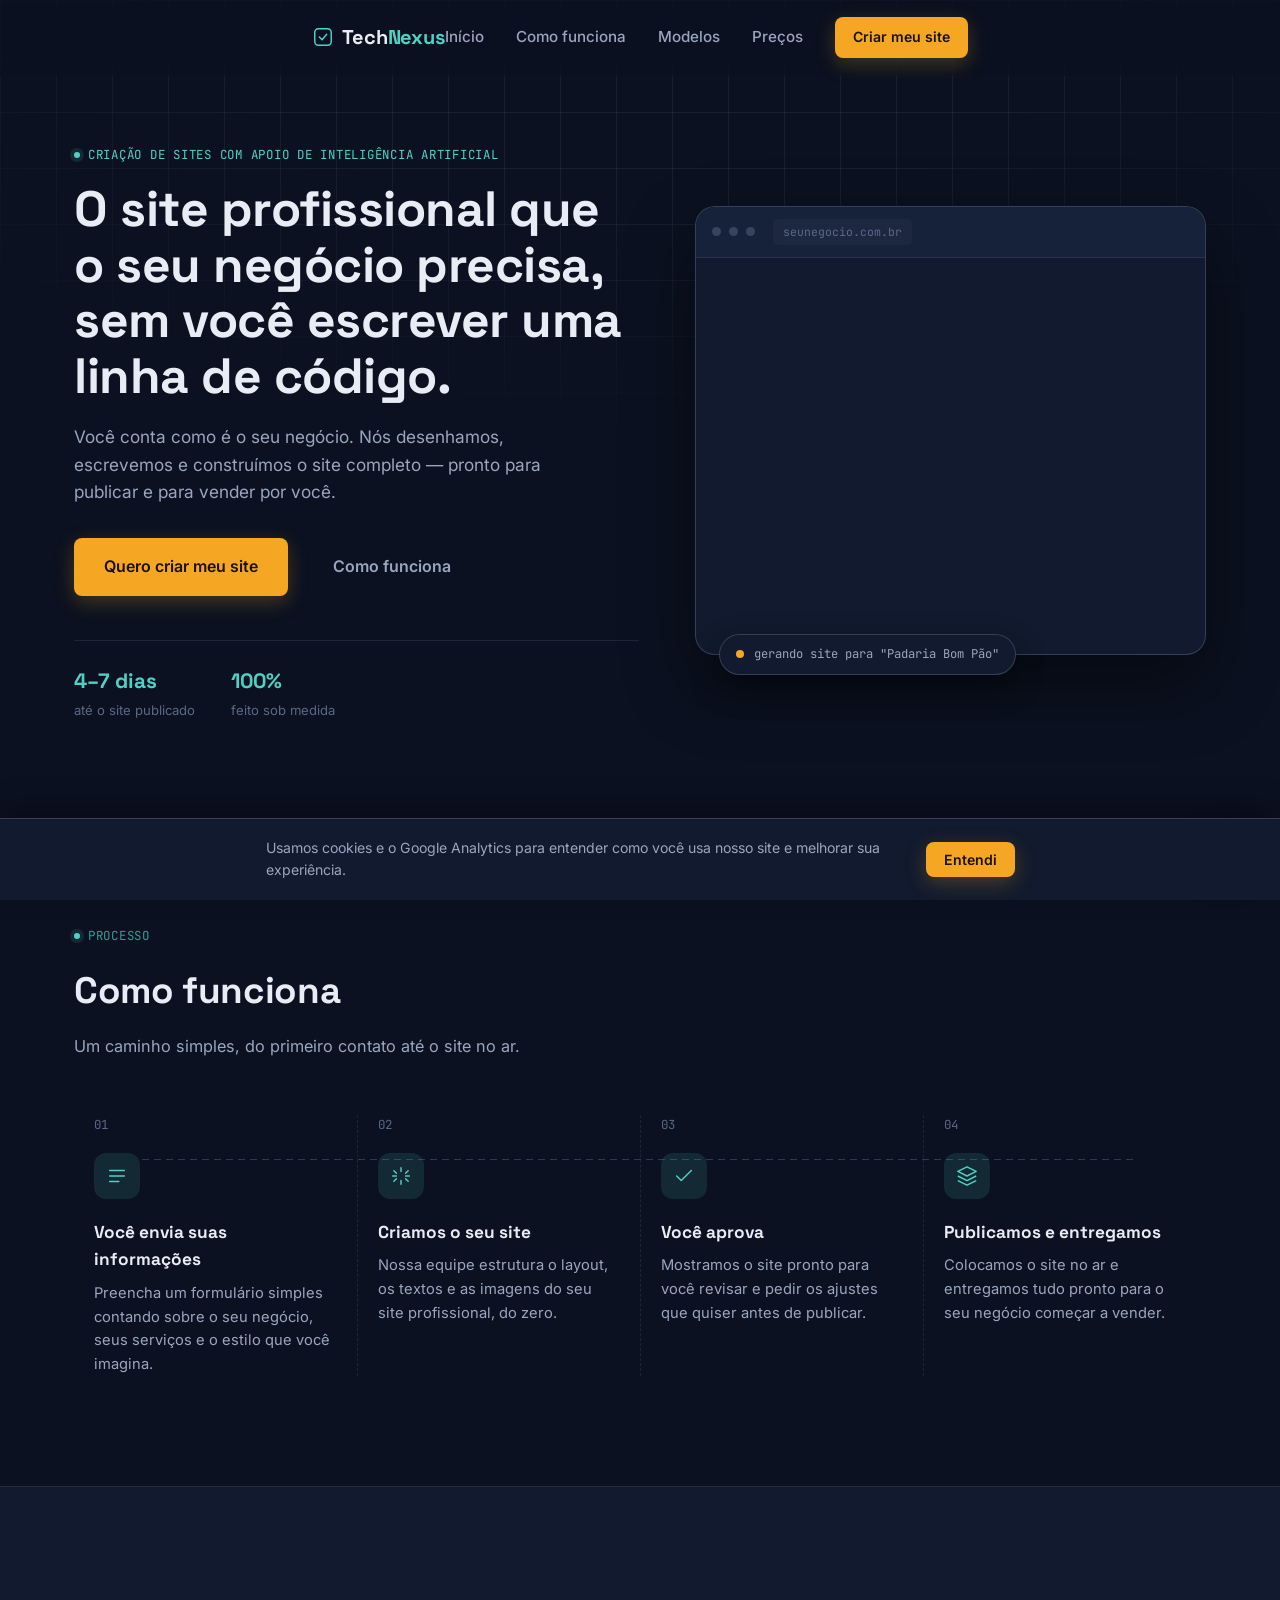
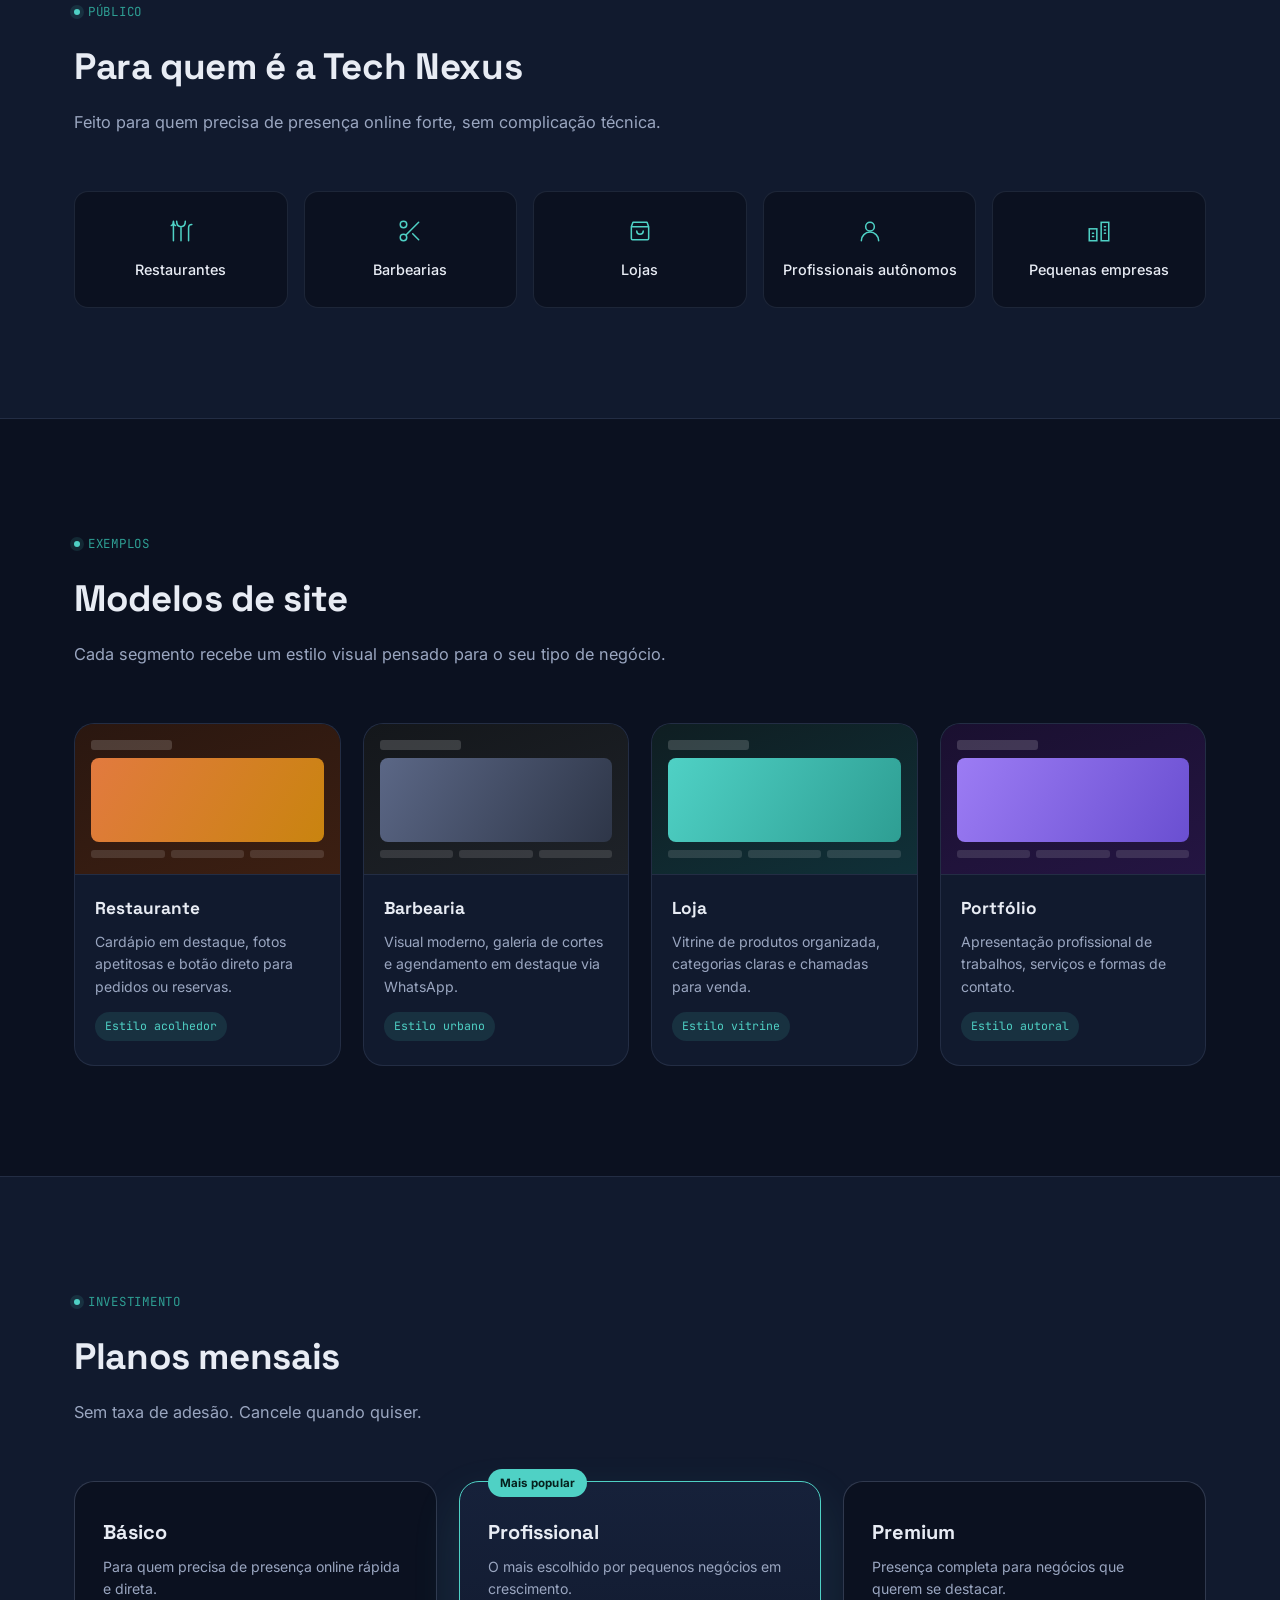
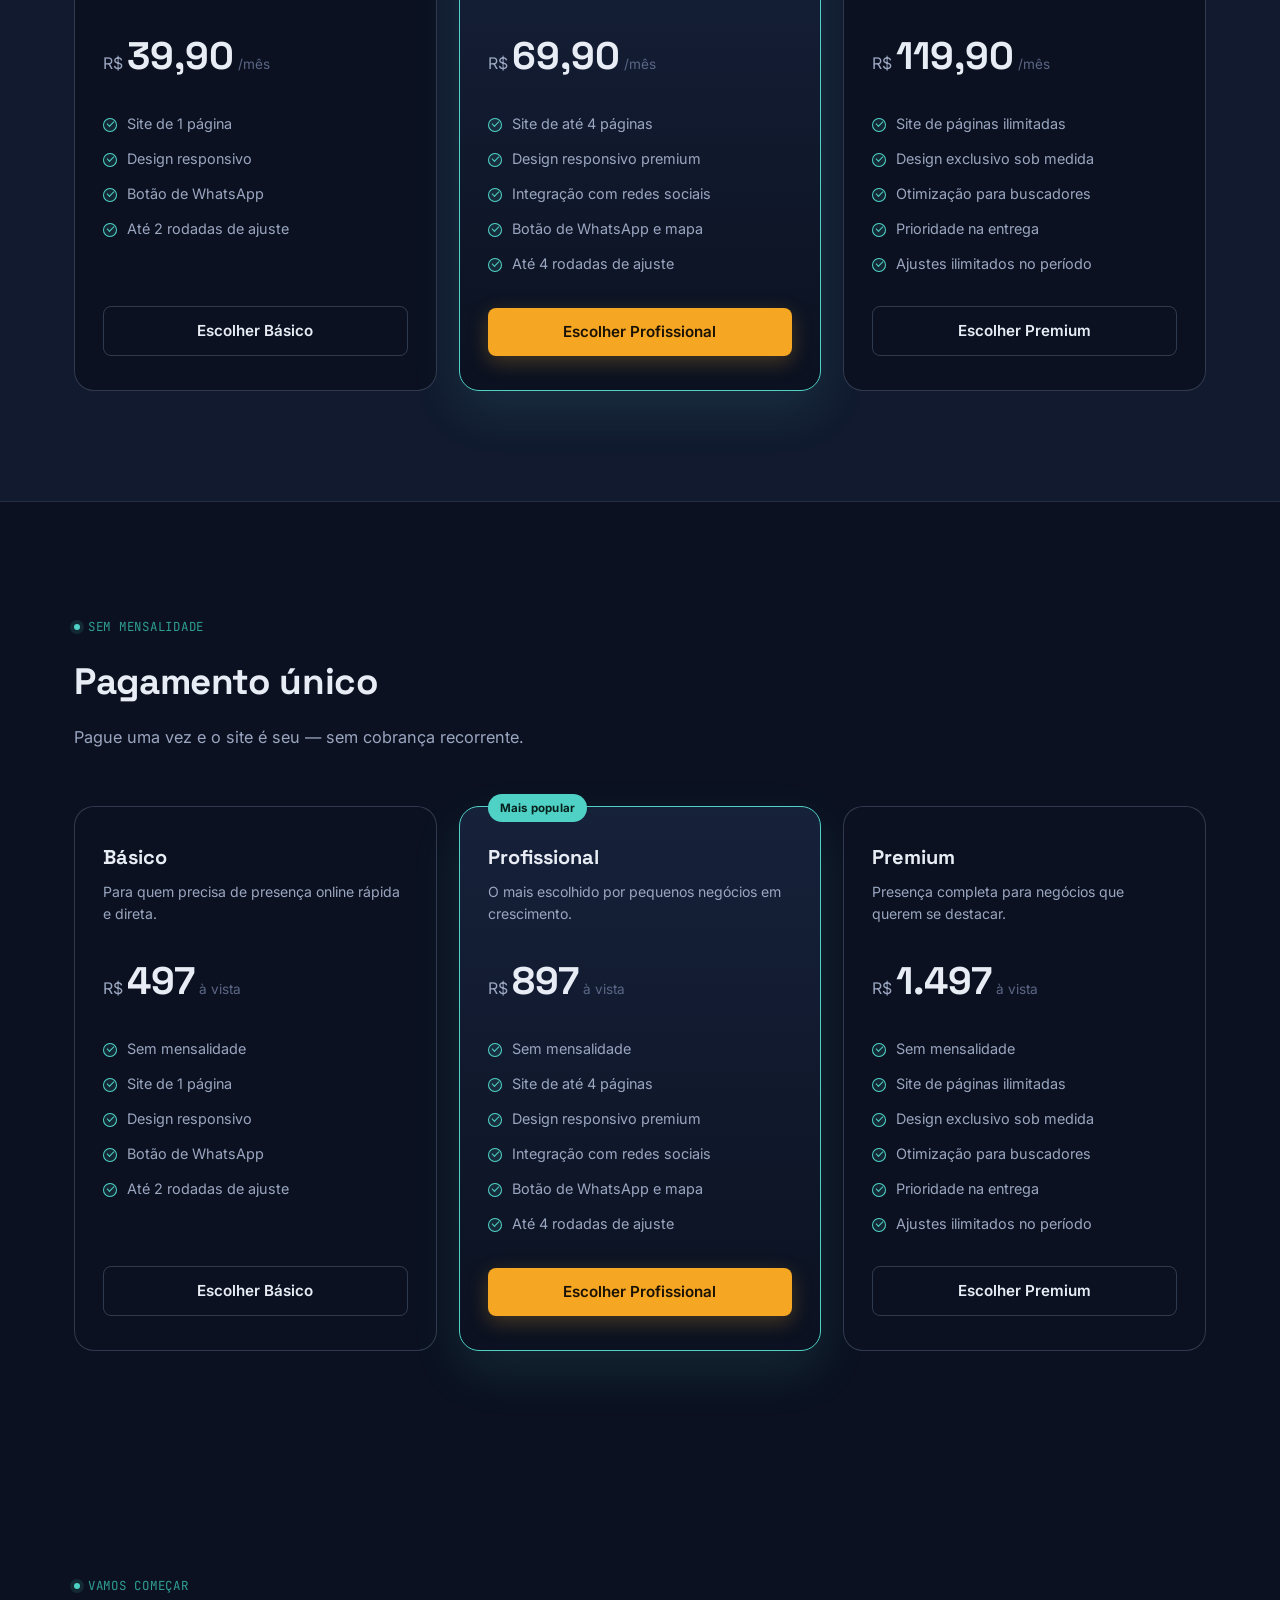
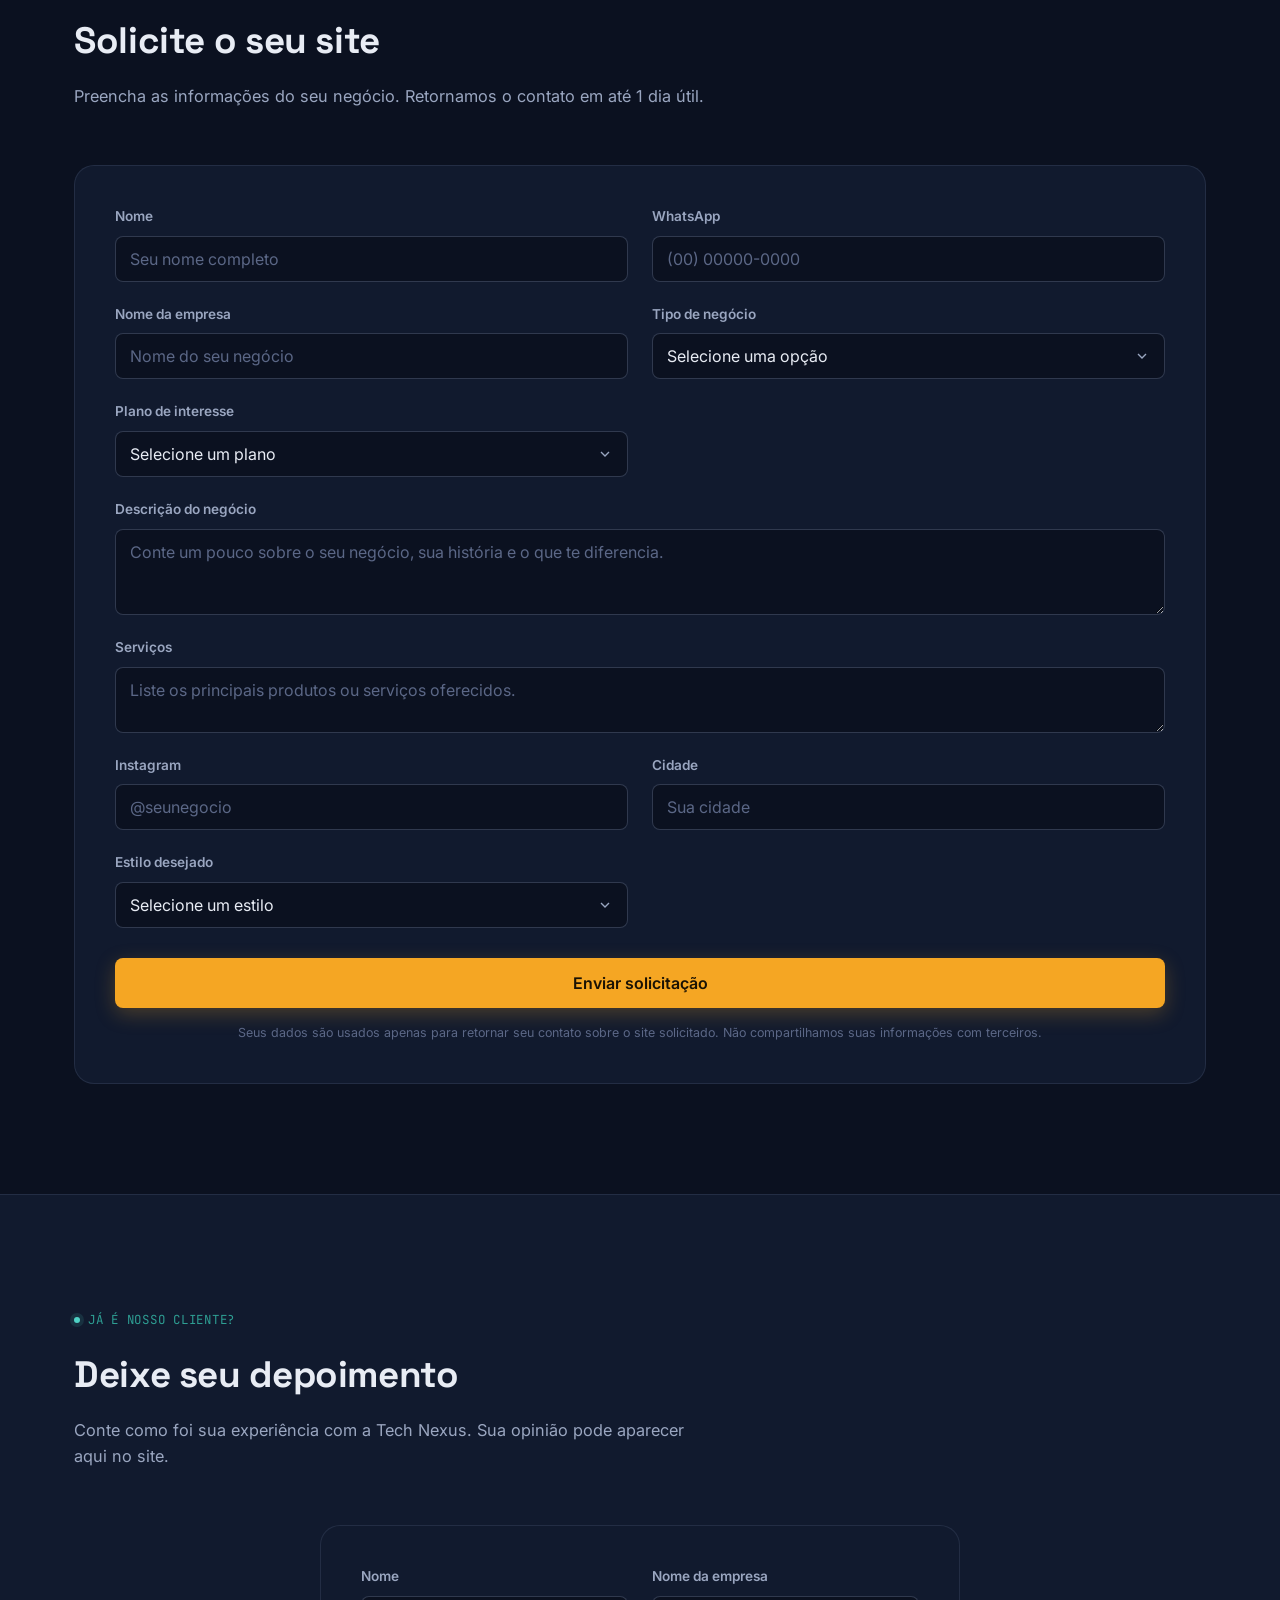
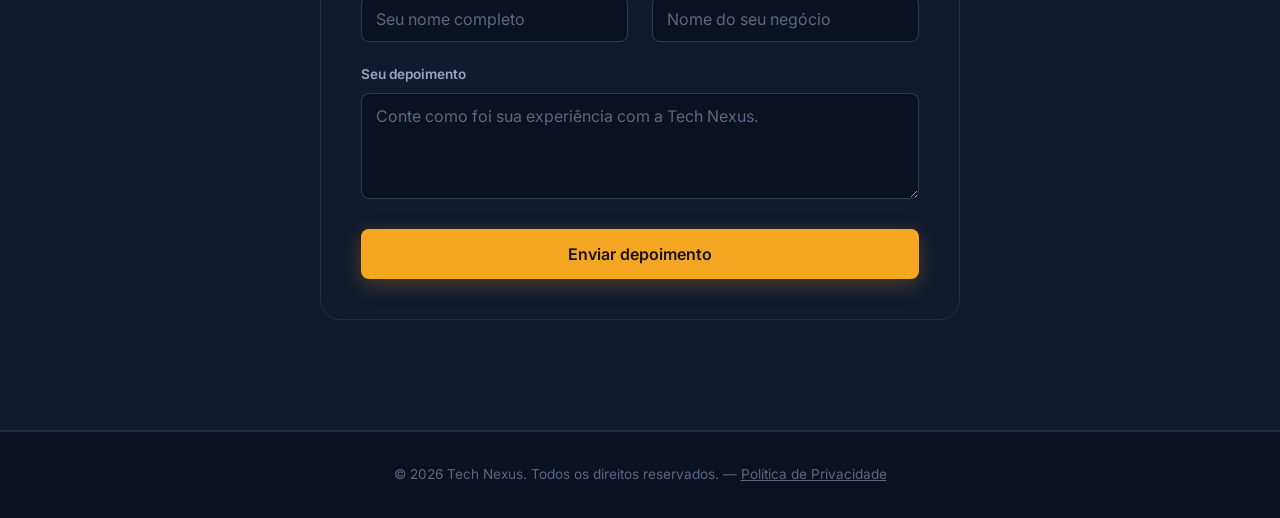
==== commit 1185a267: "Update footer to include privacy policy link Added a link to the privacy policy in the footer." ====
--- a/index.html
+++ b/index.html
@@ -588,7 +588,7 @@
   <!-- ===================== FOOTER ===================== -->
   <footer class="footer">
     <div class="container footer__inner">
-      <p class="footer__text">&copy; <span id="year"></span> Tech Nexus. Todos os direitos reservados.</p>
+      <p class="footer__text">&copy; <span id="year"></span> Tech Nexus. Todos os direitos reservados. — <a href="privacidade.html" style="color:inherit; text-decoration:underline;">Política de Privacidade</a></p>
     </div>
   </footer>
 <a href="https://wa.me/5588999516649?text=Ol%C3%A1!%20Quero%20saber%20mais%20sobre%20os%20sites%20da%20Tech%20Nexus." target="_blank" rel="noopener" class="whatsapp-float" aria-label="Falar no WhatsApp">
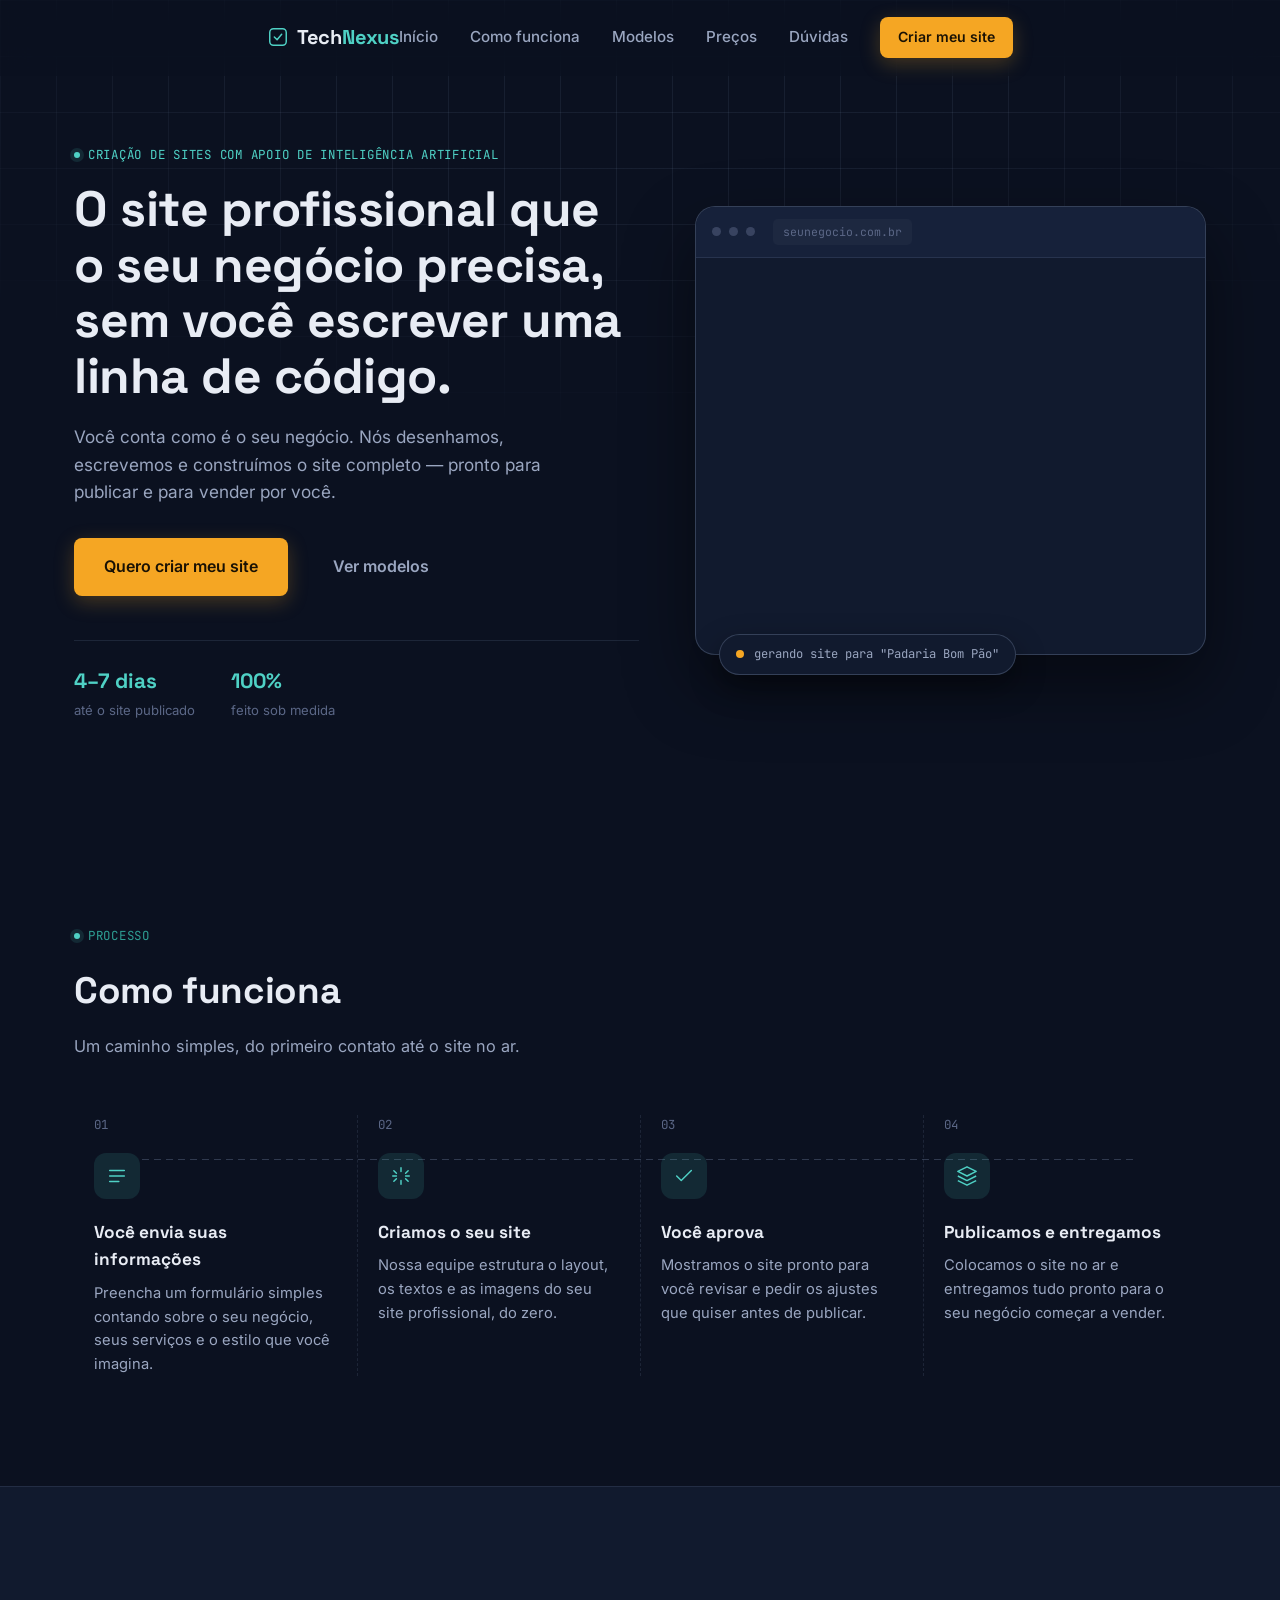
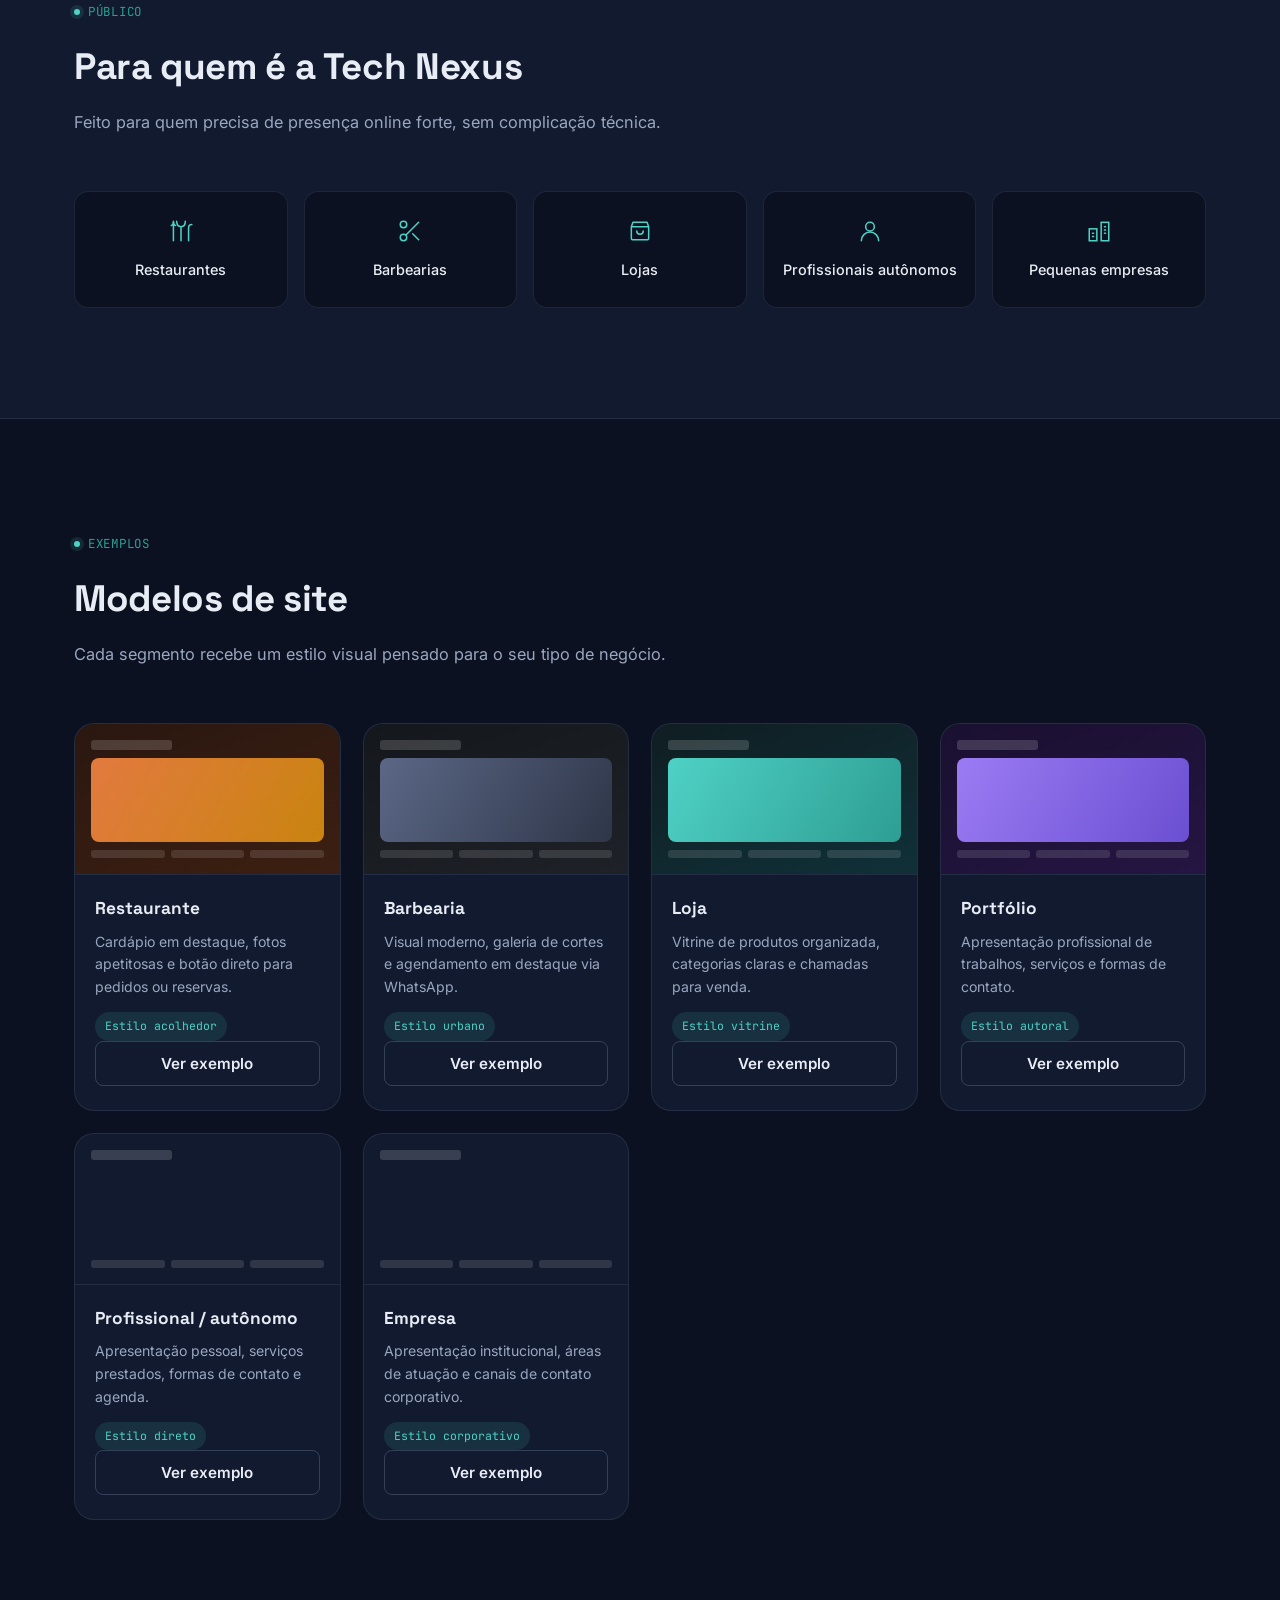
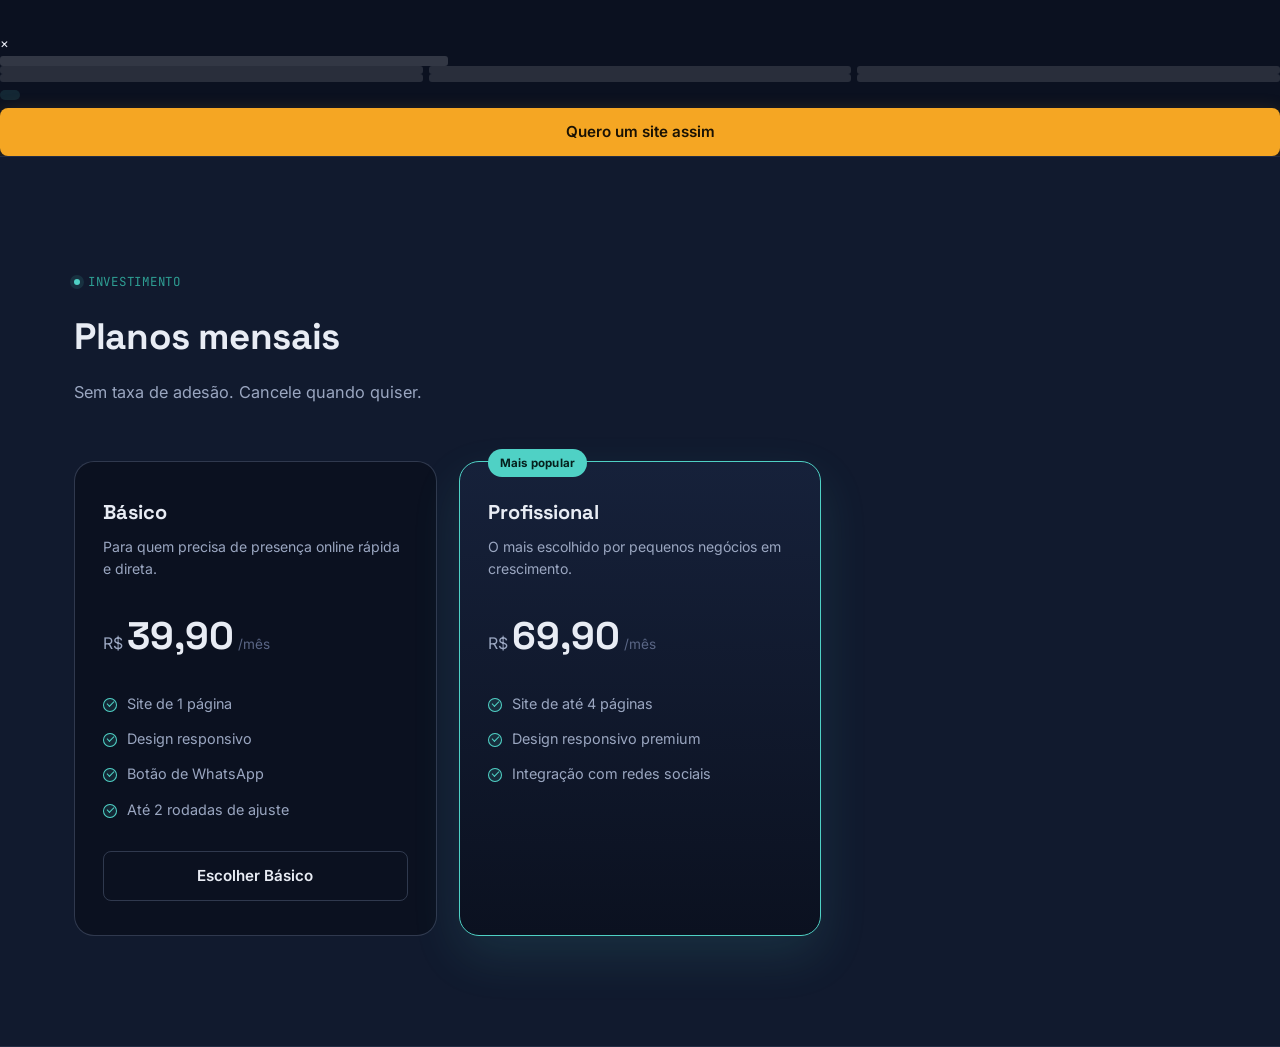
==== commit 2e4ead78: "Update title and meta description in index.html Updated the title and description meta tags for bett" ====
--- a/index.html
+++ b/index.html
@@ -12,15 +12,27 @@
   </script>
   <meta charset="UTF-8" />
   <meta name="viewport" content="width=device-width, initial-scale=1.0" />
-  <title>Tech Nexus — Sites profissionais para o seu negócio</title>
+  <title>Tech Nexus — Criação de Sites Profissionais</title>
   <link rel="icon" type="image/png" href="favicon.png">
-  <meta name="description" content="A Tech Nexus cria sites profissionais para restaurantes, barbearias, lojas e profissionais autônomos. Você envia as informações, nós construímos o site." />
+  <meta name="description" content="A Tech Nexus cria sites profissionais para restaurantes, barbearias, lojas, profissionais autônomos e pequenas empresas. Você envia as informações, nós construímos o site — sem você precisar programar." />
 <!-- Open Graph: preview ao compartilhar o link -->
-  <meta property="og:title" content="Tech Nexus — Sites profissionais com IA" />
-  <meta property="og:description" content="A Tech Nexus cria sites profissionais para restaurantes, barbearias, lojas e profissionais autônomos. Você envia as informações, nós construímos o site." />
+  <meta property="og:title" content="Tech Nexus — Criação de Sites Profissionais" />
+  <meta property="og:description" content="A Tech Nexus cria sites profissionais para restaurantes, barbearias, lojas, profissionais autônomos e pequenas empresas. Você envia as informações, nós construímos o site." />
   <meta property="og:image" content="https://nexus-tech-navy.vercel.app/preview.png" />
   <meta property="og:url" content="https://nexus-tech-navy.vercel.app" />
   <meta property="og:type" content="website" />
+  <script type="application/ld+json">
+{
+  "@context": "https://schema.org",
+  "@type": "ProfessionalService",
+  "name": "Tech Nexus",
+  "description": "Criação de sites profissionais para pequenos negócios com apoio de inteligência artificial.",
+  "url": "https://nexus-tech-navy.vercel.app",
+  "telephone": "+5588999516649",
+  "priceRange": "R$39,90 - R$1497",
+  "areaServed": "BR"
+}
+  </script>
   <meta name="twitter:card" content="summary_large_image" />
   <!-- Fontes: Space Grotesk (títulos), Inter (texto), JetBrains Mono (rótulos técnicos) -->
   <link rel="preconnect" href="https://fonts.googleapis.com">
@@ -49,6 +61,7 @@
         <a href="#como-funciona" class="nav__link">Como funciona</a>
         <a href="#modelos" class="nav__link">Modelos</a>
         <a href="#precos" class="nav__link">Preços</a>
+        <a href="#faq" class="nav__link">Dúvidas</a>
         <a href="#solicitar" class="btn btn--primary btn--small">Criar meu site</a>
       </nav>
 
@@ -81,7 +94,7 @@
 
           <div class="hero__actions">
             <a href="#solicitar" class="btn btn--primary btn--large">Quero criar meu site</a>
-            <a href="#como-funciona" class="btn btn--ghost btn--large">Como funciona</a>
+            <a href="#modelos" class="btn btn--ghost btn--large">Ver modelos</a>
           </div>
 
           <div class="hero__proof">
@@ -227,6 +240,7 @@
               <h3>Restaurante</h3>
               <p>Cardápio em destaque, fotos apetitosas e botão direto para pedidos ou reservas.</p>
               <span class="model-card__tag">Estilo acolhedor</span>
+              <button type="button" class="btn btn--outline btn--block model-card__cta" data-model="restaurante" aria-haspopup="dialog">Ver exemplo</button>
             </div>
           </article>
 
@@ -242,6 +256,7 @@
               <h3>Barbearia</h3>
               <p>Visual moderno, galeria de cortes e agendamento em destaque via WhatsApp.</p>
               <span class="model-card__tag">Estilo urbano</span>
+              <button type="button" class="btn btn--outline btn--block model-card__cta" data-model="barbearia" aria-haspopup="dialog">Ver exemplo</button>
             </div>
           </article>
 
@@ -257,6 +272,7 @@
               <h3>Loja</h3>
               <p>Vitrine de produtos organizada, categorias claras e chamadas para venda.</p>
               <span class="model-card__tag">Estilo vitrine</span>
+              <button type="button" class="btn btn--outline btn--block model-card__cta" data-model="loja" aria-haspopup="dialog">Ver exemplo</button>
             </div>
           </article>
 
@@ -272,12 +288,66 @@
               <h3>Portfólio</h3>
               <p>Apresentação profissional de trabalhos, serviços e formas de contato.</p>
               <span class="model-card__tag">Estilo autoral</span>
+              <button type="button" class="btn btn--outline btn--block model-card__cta" data-model="portfolio" aria-haspopup="dialog">Ver exemplo</button>
+            </div>
+          </article>
+
+          <article class="model-card model-card--profissional">
+            <div class="model-card__preview">
+              <div class="model-card__nav"></div>
+              <div class="model-card__hero"></div>
+              <div class="model-card__row">
+                <span></span><span></span><span></span>
+              </div>
+            </div>
+            <div class="model-card__body">
+              <h3>Profissional / autônomo</h3>
+              <p>Apresentação pessoal, serviços prestados, formas de contato e agenda.</p>
+              <span class="model-card__tag">Estilo direto</span>
+              <button type="button" class="btn btn--outline btn--block model-card__cta" data-model="profissional" aria-haspopup="dialog">Ver exemplo</button>
+            </div>
+          </article>
+
+          <article class="model-card model-card--empresa">
+            <div class="model-card__preview">
+              <div class="model-card__nav"></div>
+              <div class="model-card__hero"></div>
+              <div class="model-card__row">
+                <span></span><span></span><span></span>
+              </div>
+            </div>
+            <div class="model-card__body">
+              <h3>Empresa</h3>
+              <p>Apresentação institucional, áreas de atuação e canais de contato corporativo.</p>
+              <span class="model-card__tag">Estilo corporativo</span>
+              <button type="button" class="btn btn--outline btn--block model-card__cta" data-model="empresa" aria-haspopup="dialog">Ver exemplo</button>
             </div>
           </article>
 
         </div>
       </div>
     </section>
+
+    <!-- Modal de prévia dos modelos -->
+    <div class="model-modal" id="modelModal" role="dialog" aria-modal="true" aria-labelledby="modelModalTitle">
+      <div class="model-modal__overlay" id="modelModalOverlay"></div>
+      <div class="model-modal__panel">
+        <button type="button" class="model-modal__close" id="modelModalClose" aria-label="Fechar prévia">&times;</button>
+        <div class="model-modal__preview" id="modelModalPreview">
+          <div class="model-card__nav"></div>
+          <div class="model-card__hero"></div>
+          <div class="model-card__row"><span></span><span></span><span></span></div>
+          <div class="model-card__row"><span></span><span></span><span></span></div>
+        </div>
+        <div class="model-modal__body">
+          <span class="model-card__tag" id="modelModalTag"></span>
+          <h3 id="modelModalTitle"></h3>
+          <p id="modelModalDesc"></p>
+          <ul class="model-modal__list" id="modelModalList"></ul>
+          <a href="#solicitar" class="btn btn--primary btn--block" id="modelModalCta">Quero um site assim</a>
+        </div>
+      </div>
+    </div>
 
     <!-- ===================== PREÇOS ===================== -->
     <section class="section section--alt" id="precos">
@@ -323,283 +393,4 @@
               <li>Site de até 4 páginas</li>
               <li>Design responsivo premium</li>
               <li>Integração com redes sociais</li>
-              <li>Botão de WhatsApp e mapa</li>
-              <li>Até 4 rodadas de ajuste</li>
-            </ul>
-            <a href="#solicitar" class="btn btn--primary btn--block" data-plan-select="Profissional - R$ 69,90/mês">Escolher Profissional</a>
-          </article>
-         
-            <article class="plan-card">
-            <h3 class="plan__name">Premium</h3>
-            <p class="plan__desc">Presença completa para negócios que querem se destacar.</p>
-            <p class="plan__price">
-              <span class="plan__price-currency">R$</span>
-              <span class="plan__price-value">119,90</span>
-              <span class="plan__price-period">/mês</span>
-            </p>
-            <ul class="plan__features">
-              <li>Site de páginas ilimitadas</li>
-              <li>Design exclusivo sob medida</li>
-              <li>Otimização para buscadores</li>
-              <li>Prioridade na entrega</li>
-              <li>Ajustes ilimitados no período</li>
-            </ul>
-            <a href="#solicitar" class="btn btn--outline btn--block" data-plan-select="Premium - R$ 119,90/mês">Escolher Premium</a>
-          </article>
-
-          </div>
-</div>
-    </section>
-<!-- ===================== PAGAMENTO ÚNICO ===================== -->
-    <section class="section" id="precos-unico">
-      <div class="container">
-        <div class="section__head" data-reveal>
-          <p class="eyebrow eyebrow--dark"><span class="eyebrow__dot"></span> sem mensalidade</p>
-          <h2 class="section__title">Pagamento único</h2>
-          <p class="section__subtitle">Pague uma vez e o site é seu — sem cobrança recorrente.</p>
-        </div>
-
-        <div class="plans" data-reveal>
-
-          <article class="plan-card">
-            <h3 class="plan__name">Básico</h3>
-            <p class="plan__desc">Para quem precisa de presença online rápida e direta.</p>
-            <p class="plan__price">
-              <span class="plan__price-currency">R$</span>
-              <span class="plan__price-value">497</span>
-              <span class="plan__price-period">à vista</span>
-            </p>
-            <ul class="plan__features">
-              <li>Sem mensalidade</li>
-              <li>Site de 1 página</li>
-              <li>Design responsivo</li>
-              <li>Botão de WhatsApp</li>
-              <li>Até 2 rodadas de ajuste</li>
-            </ul>
-            <a href="#solicitar" class="btn btn--outline btn--block" data-plan-select="Básico (pagamento único) - R$ 497">Escolher Básico</a>
-          </article>
-
-          <article class="plan-card plan-card--featured">
-            <span class="plan__badge">Mais popular</span>
-            <h3 class="plan__name">Profissional</h3>
-            <p class="plan__desc">O mais escolhido por pequenos negócios em crescimento.</p>
-            <p class="plan__price">
-              <span class="plan__price-currency">R$</span>
-              <span class="plan__price-value">897</span>
-              <span class="plan__price-period">à vista</span>
-            </p>
-            <ul class="plan__features">
-              <li>Sem mensalidade</li>
-              <li>Site de até 4 páginas</li>
-              <li>Design responsivo premium</li>
-              <li>Integração com redes sociais</li>
-              <li>Botão de WhatsApp e mapa</li>
-              <li>Até 4 rodadas de ajuste</li>
-            </ul>
-            <a href="#solicitar" class="btn btn--primary btn--block" data-plan-select="Profissional (pagamento único) - R$ 897">Escolher Profissional</a>
-          </article>
-
-          <article class="plan-card">
-            <h3 class="plan__name">Premium</h3>
-            <p class="plan__desc">Presença completa para negócios que querem se destacar.</p>
-            <p class="plan__price">
-              <span class="plan__price-currency">R$</span>
-              <span class="plan__price-value">1.497</span>
-              <span class="plan__price-period">à vista</span>
-            </p>
-            <ul class="plan__features">
-              <li>Sem mensalidade</li>
-              <li>Site de páginas ilimitadas</li>
-              <li>Design exclusivo sob medida</li>
-              <li>Otimização para buscadores</li>
-              <li>Prioridade na entrega</li>
-              <li>Ajustes ilimitados no período</li>
-            </ul>
-            <a href="#solicitar" class="btn btn--outline btn--block" data-plan-select="Premium (pagamento único) - R$ 1.497">Escolher Premium</a>
-          </article>
-
-        </div>
-      </div>
-    </section>
-    <!-- ===================== SOLICITE SEU SITE ===================== -->
-    <section class="section section--form" id="solicitar">
-      <div class="container">
-        <div class="section__head" data-reveal>
-          <p class="eyebrow eyebrow--dark"><span class="eyebrow__dot"></span> vamos começar</p>
-          <h2 class="section__title">Solicite o seu site</h2>
-          <p class="section__subtitle">Preencha as informações do seu negócio. Retornamos o contato em até 1 dia útil.</p>
-        </div>
-
-        <form class="request-form" id="requestForm" action="https://formspree.io/f/xljrngzr" method="POST" data-reveal novalidate>
-<input type="text" name="_gotcha" style="display:none" tabindex="-1" autocomplete="off">
-          <div class="form-grid">
-
-            <div class="field">
-              <label for="nome">Nome</label>
-              <input type="text" id="nome" name="nome" placeholder="Seu nome completo" required>
-              <span class="field__error">Informe o seu nome.</span>
-            </div>
-
-            <div class="field">
-              <label for="whatsapp">WhatsApp</label>
-              <input type="tel" id="whatsapp" name="whatsapp" placeholder="(00) 00000-0000" required>
-              <span class="field__error">Informe um WhatsApp para contato.</span>
-            </div>
-
-            <div class="field">
-              <label for="empresa">Nome da empresa</label>
-              <input type="text" id="empresa" name="empresa" placeholder="Nome do seu negócio" required>
-              <span class="field__error">Informe o nome da empresa.</span>
-            </div>
-
-            <div class="field">
-              <label for="tipoNegocio">Tipo de negócio</label>
-              <select id="tipoNegocio" name="tipoNegocio" required>
-                <option value="" disabled selected>Selecione uma opção</option>
-                <option value="restaurante">Restaurante</option>
-                <option value="barbearia">Barbearia</option>
-                <option value="loja">Loja</option>
-                <option value="autonomo">Profissional autônomo</option>
-                <option value="pequena-empresa">Pequena empresa</option>
-                <option value="outro">Outro</option>
-              </select>
-              <span class="field__error">Selecione o tipo de negócio.</span>
-            </div>
-<div class="field">
-              <label for="plano">Plano de interesse</label>
-              <select id="plano" name="plano" required>
-  <option value="" disabled selected>Selecione um plano</option>
-  <optgroup label="Mensal">
-    <option value="Básico - R$ 39,90/mês">Básico - R$ 39,90/mês</option>
-    <option value="Profissional - R$ 69,90/mês">Profissional - R$ 69,90/mês</option>
-    <option value="Premium - R$ 119,90/mês">Premium - R$ 119,90/mês</option>
-  </optgroup>
-  <optgroup label="Pagamento único">
-    <option value="Básico (pagamento único) - R$ 497">Básico (pagamento único) - R$ 497</option>
-    <option value="Profissional (pagamento único) - R$ 897">Profissional (pagamento único) - R$ 897</option>
-    <option value="Premium (pagamento único) - R$ 1.497">Premium (pagamento único) - R$ 1.497</option>
-  </optgroup>
-              </select>
-              <span class="field__error">Selecione um plano.</span>
-</div>
-            <div class="field field--full">
-              <label for="descricao">Descrição do negócio</label>
-              <textarea id="descricao" name="descricao" rows="3" placeholder="Conte um pouco sobre o seu negócio, sua história e o que te diferencia." required></textarea>
-              <span class="field__error">Descreva brevemente o seu negócio.</span>
-            </div>
-
-            <div class="field field--full">
-              <label for="servicos">Serviços</label>
-              <textarea id="servicos" name="servicos" rows="2" placeholder="Liste os principais produtos ou serviços oferecidos." required></textarea>
-              <span class="field__error">Liste ao menos um serviço ou produto.</span>
-            </div>
-
-            <div class="field">
-              <label for="instagram">Instagram</label>
-              <input type="text" id="instagram" name="instagram" placeholder="@seunegocio">
-            </div>
-
-            <div class="field">
-              <label for="cidade">Cidade</label>
-              <input type="text" id="cidade" name="cidade" placeholder="Sua cidade" required>
-              <span class="field__error">Informe a sua cidade.</span>
-            </div>
-
-            <div class="field">
-              <label for="estilo">Estilo desejado</label>
-                  <select id="estilo" name="estilo" required>
-                <option value="" disabled selected>Selecione um estilo</option>
-                <option value="moderno">Moderno</option>
-                <option value="classico">Clássico</option>
-                <option value="minimalista">Minimalista</option>
-                <option value="ousado">Ousado e colorido</option>
-              </select>
-              <span class="field__error">Selecione um estilo.</span>
-            </div>
-
-          </div>
-
-          <button type="submit" class="btn btn--primary btn--large btn--block">Enviar solicitação</button>
-<p class="form-privacy">Seus dados são usados apenas para retornar seu contato sobre o site solicitado. Não compartilhamos suas informações com terceiros.</p>
-        </form>
-
-        <div class="form-message form-message--success" id="successMessage">
-          <h3>Solicitação enviada com sucesso!</h3>
-          <p>Recebemos as informações do seu negócio. Nossa equipe vai analisar e retornar o contato em até 1 dia útil.</p>
-          <button type="button" class="btn btn--outline" id="newRequestBtn">Enviar outra solicitação</button>
-        </div>
-
-        <div class="form-message form-message--error" id="formError">
-          Não foi possível enviar sua solicitação. Verifique sua conexão e tente novamente.
-        </div>
-
-      </div>
-    </section>
-<!-- ===================== DEIXE SEU DEPOIMENTO ===================== -->
-    <section class="section section--alt" id="depoimento">
-      <div class="container">
-        <div class="section__head" data-reveal>
-          <p class="eyebrow eyebrow--dark"><span class="eyebrow__dot"></span> já é nosso cliente?</p>
-          <h2 class="section__title">Deixe seu depoimento</h2>
-          <p class="section__subtitle">Conte como foi sua experiência com a Tech Nexus. Sua opinião pode aparecer aqui no site.</p>
-        </div>
-
-        <form class="request-form testimonial-form" id="testimonialForm" data-reveal novalidate>
-          <div class="form-grid">
-<input type="text" name="_gotcha" style="display:none" tabindex="-1" autocomplete="off">
-            <div class="field">
-              <label for="depNome">Nome</label>
-              <input type="text" id="depNome" name="nome" placeholder="Seu nome completo" required>
-              <span class="field__error">Informe o seu nome.</span>
-            </div>
-
-            <div class="field">
-              <label for="depEmpresa">Nome da empresa</label>
-              <input type="text" id="depEmpresa" name="empresa" placeholder="Nome do seu negócio">
-            </div>
-
-            <div class="field field--full">
-              <label for="depTexto">Seu depoimento</label>
-              <textarea id="depTexto" name="depoimento" rows="4" placeholder="Conte como foi sua experiência com a Tech Nexus." required></textarea>
-              <span class="field__error">Escreva seu depoimento.</span>
-            </div>
-
-            <input type="hidden" name="tipo_envio" value="Depoimento de cliente">
-
-          </div>
-
-          <button type="submit" class="btn btn--primary btn--large btn--block">Enviar depoimento</button>
-        </form>
-
-        <div class="form-message form-message--success" id="testimonialSuccess">
-          <h3>Depoimento enviado, obrigado!</h3>
-          <p>Recebemos sua mensagem. Ela pode aparecer aqui no site em breve.</p>
-          <button type="button" class="btn btn--outline" id="newTestimonialBtn">Enviar outro depoimento</button>
-        </div>
-
-        <div class="form-message form-message--error" id="testimonialError">
-          Não foi possível enviar seu depoimento. Verifique sua conexão e tente novamente.
-        </div>
-
-      </div>
-    </section>
-  </main>
-
-  <!-- ===================== FOOTER ===================== -->
-  <footer class="footer">
-    <div class="container footer__inner">
-      <p class="footer__text">&copy; <span id="year"></span> Tech Nexus. Todos os direitos reservados. — <a href="privacidade.html" style="color:inherit; text-decoration:underline;">Política de Privacidade</a></p>
-    </div>
-  </footer>
-<a href="https://wa.me/5588999516649?text=Ol%C3%A1!%20Quero%20saber%20mais%20sobre%20os%20sites%20da%20Tech%20Nexus." target="_blank" rel="noopener" class="whatsapp-float" aria-label="Falar no WhatsApp">
-  <svg viewBox="0 0 24 24" width="28" height="28" fill="currentColor">
-    <path d="M12.04 2C6.58 2 2.13 6.45 2.13 11.91c0 1.79.47 3.47 1.29 4.93L2 22l5.29-1.39c1.4.77 3 1.21 4.71 1.21h.01c5.46 0 9.91-4.45 9.91-9.91C21.92 6.45 17.5 2 12.04 2zm5.87 14.05c-.25.7-1.45 1.34-2 1.42-.51.08-1.15.11-1.86-.12-.43-.14-.98-.32-1.69-.63-2.97-1.28-4.9-4.28-5.05-4.48-.15-.2-1.21-1.6-1.21-3.06 0-1.45.76-2.17 1.03-2.46.27-.29.6-.36.8-.36.2 0 .4 0 .57.01.18.01.43-.07.67.51.25.6.85 2.08.93 2.23.08.15.13.32.03.52-.1.2-.15.32-.3.49-.15.17-.31.38-.44.51-.15.15-.3.31-.13.61.17.3.76 1.25 1.63 2.02 1.12 1 2.06 1.31 2.36 1.46.3.15.48.13.65-.08.18-.2.75-.87.95-1.17.2-.3.4-.25.67-.15.28.1 1.76.83 2.06.98.3.15.5.23.57.36.08.13.08.75-.17 1.45z"/>
-  </svg>
-</a>
-  <div class="cookie-banner" id="cookieBanner">
-  <p>Usamos cookies e o Google Analytics para entender como você usa nosso site e melhorar sua experiência.</p>
-  <button type="button" class="btn btn--primary btn--small" id="cookieAccept">Entendi</button>
-  </div>
-  <script src="script.js"></script>
-</body>
-</html>
+ 
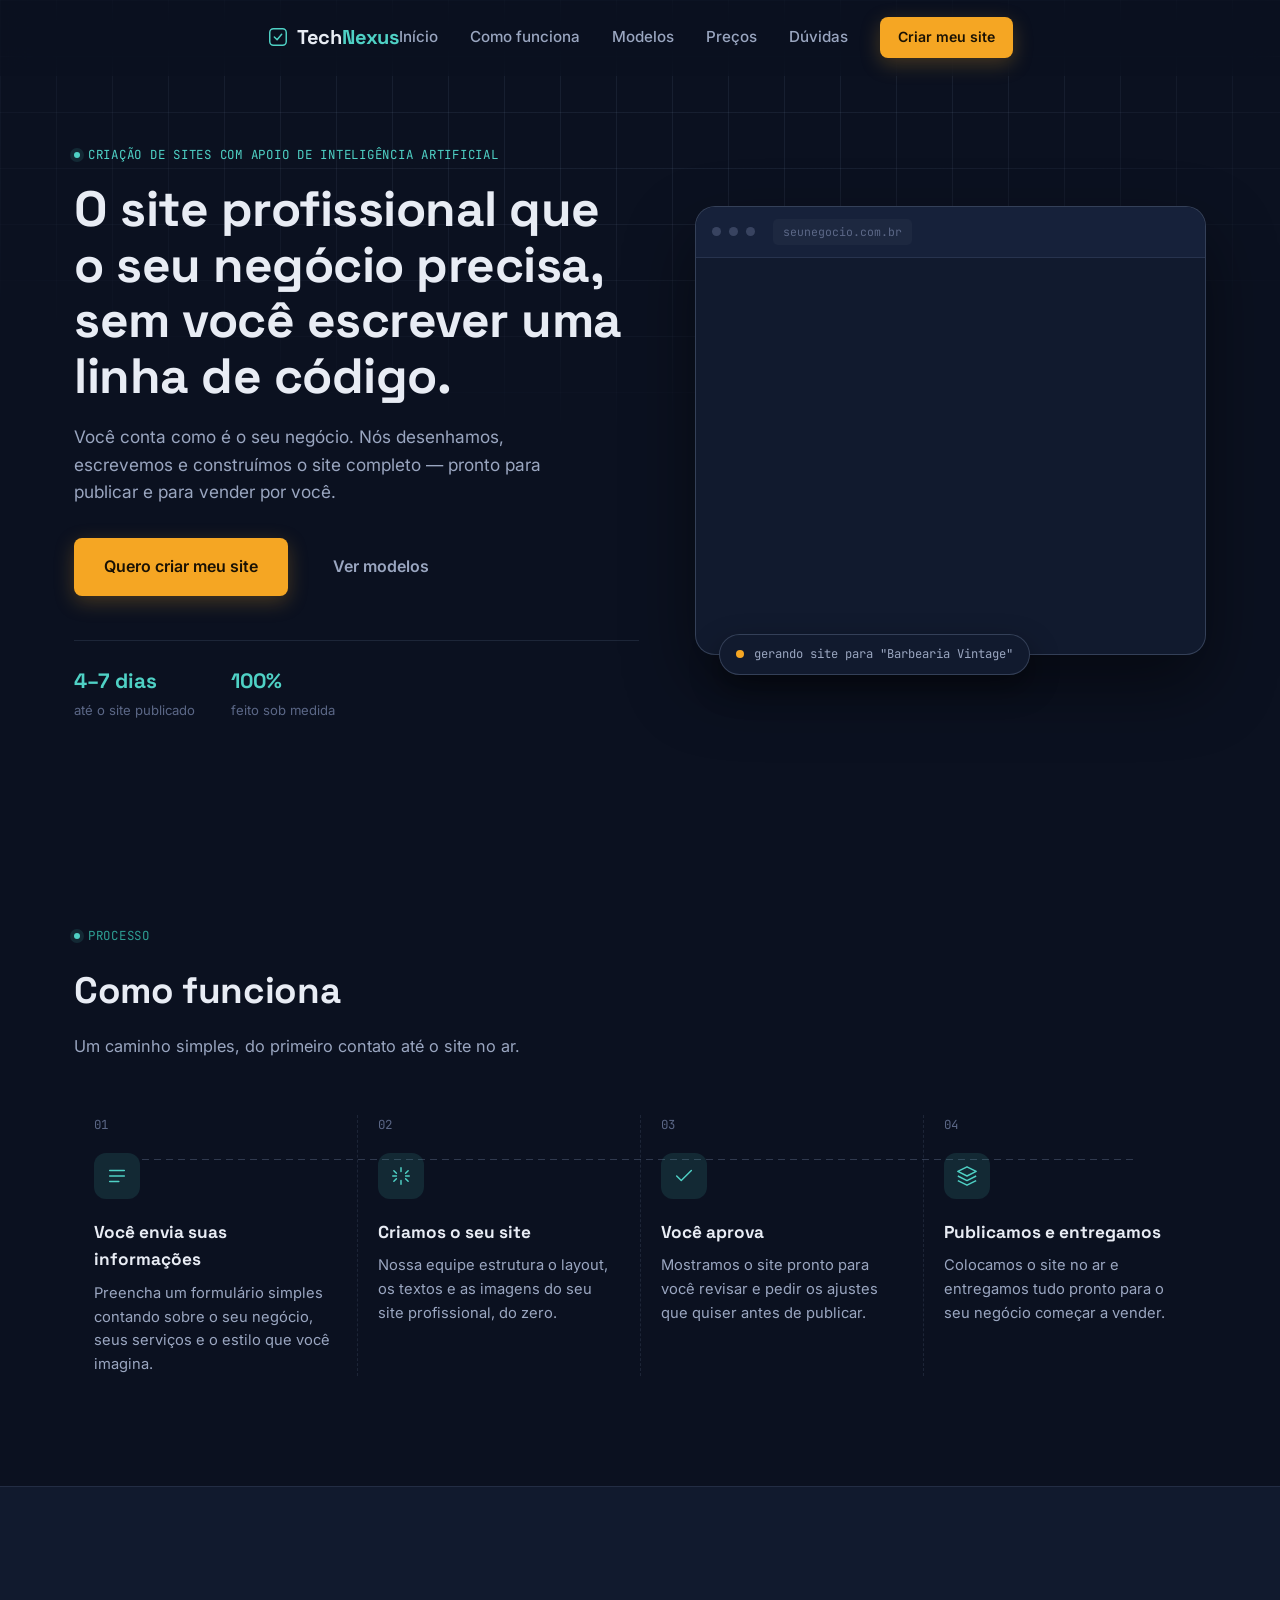
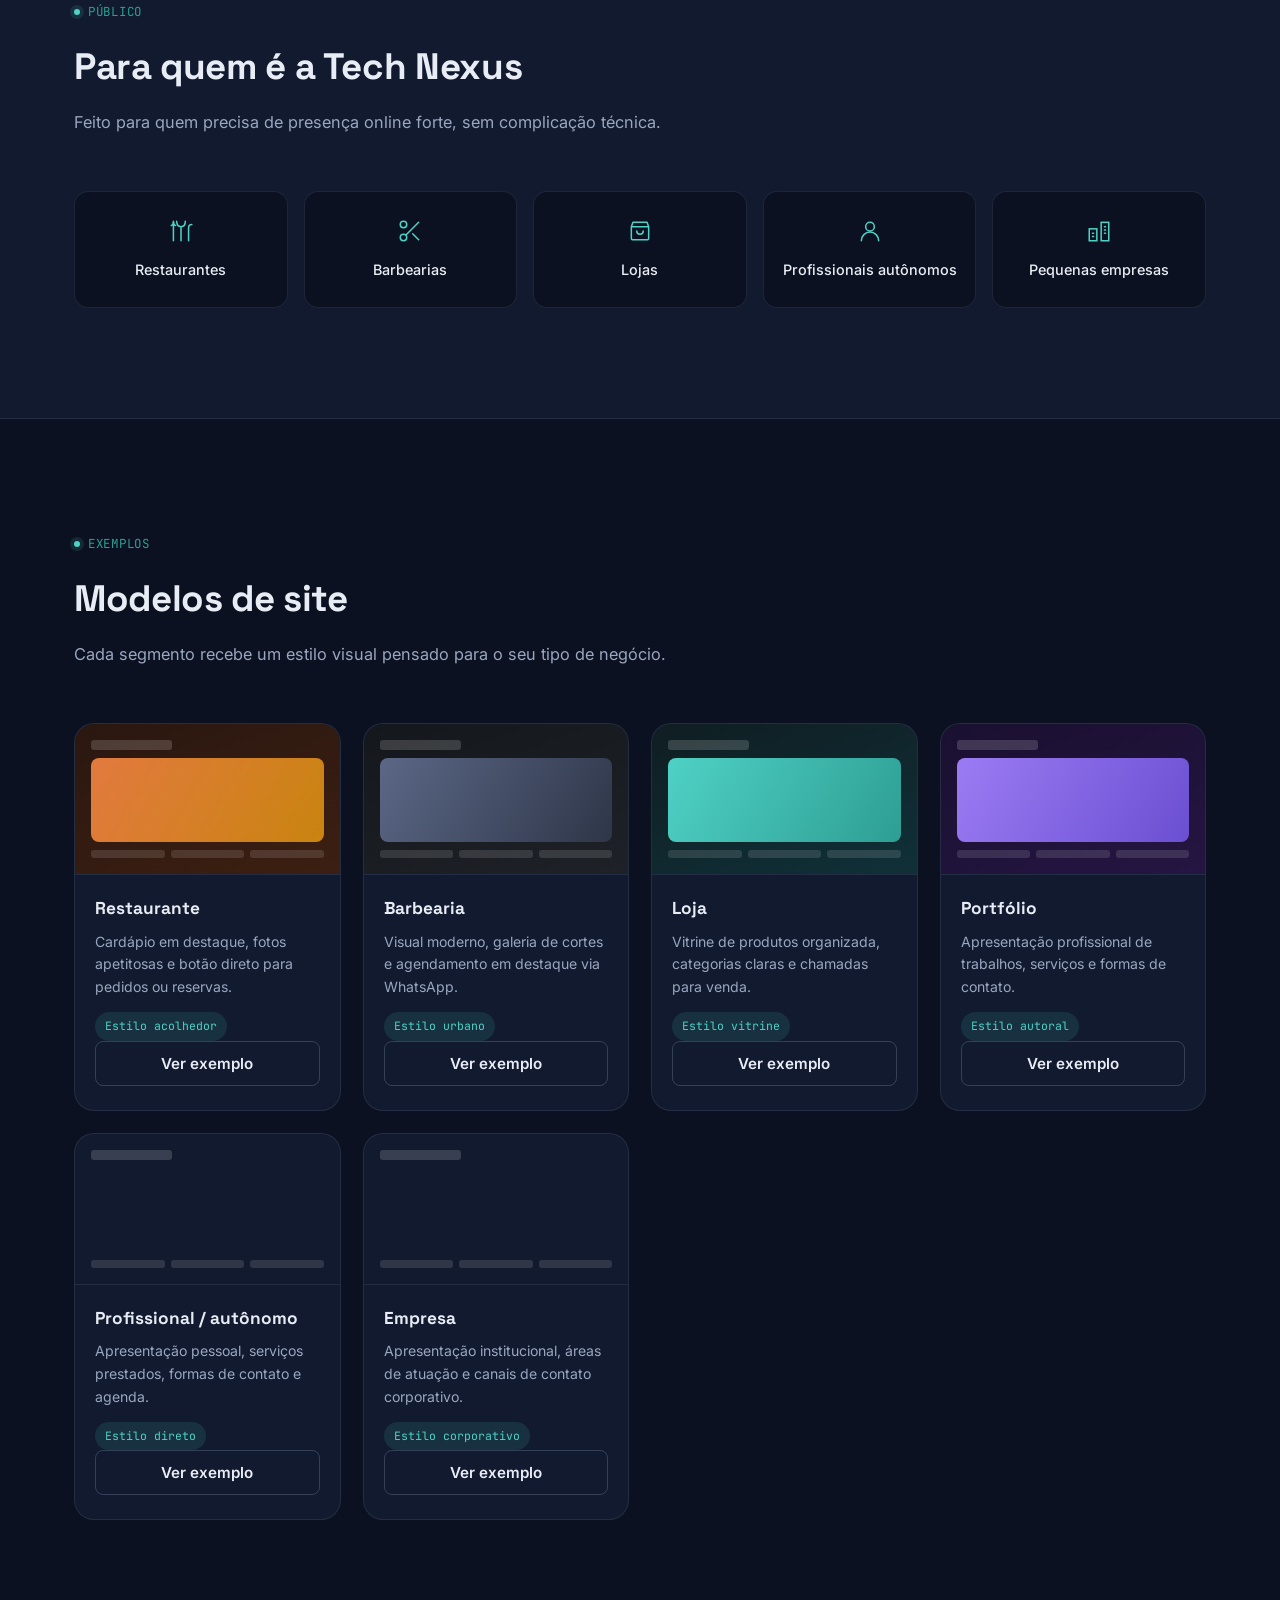
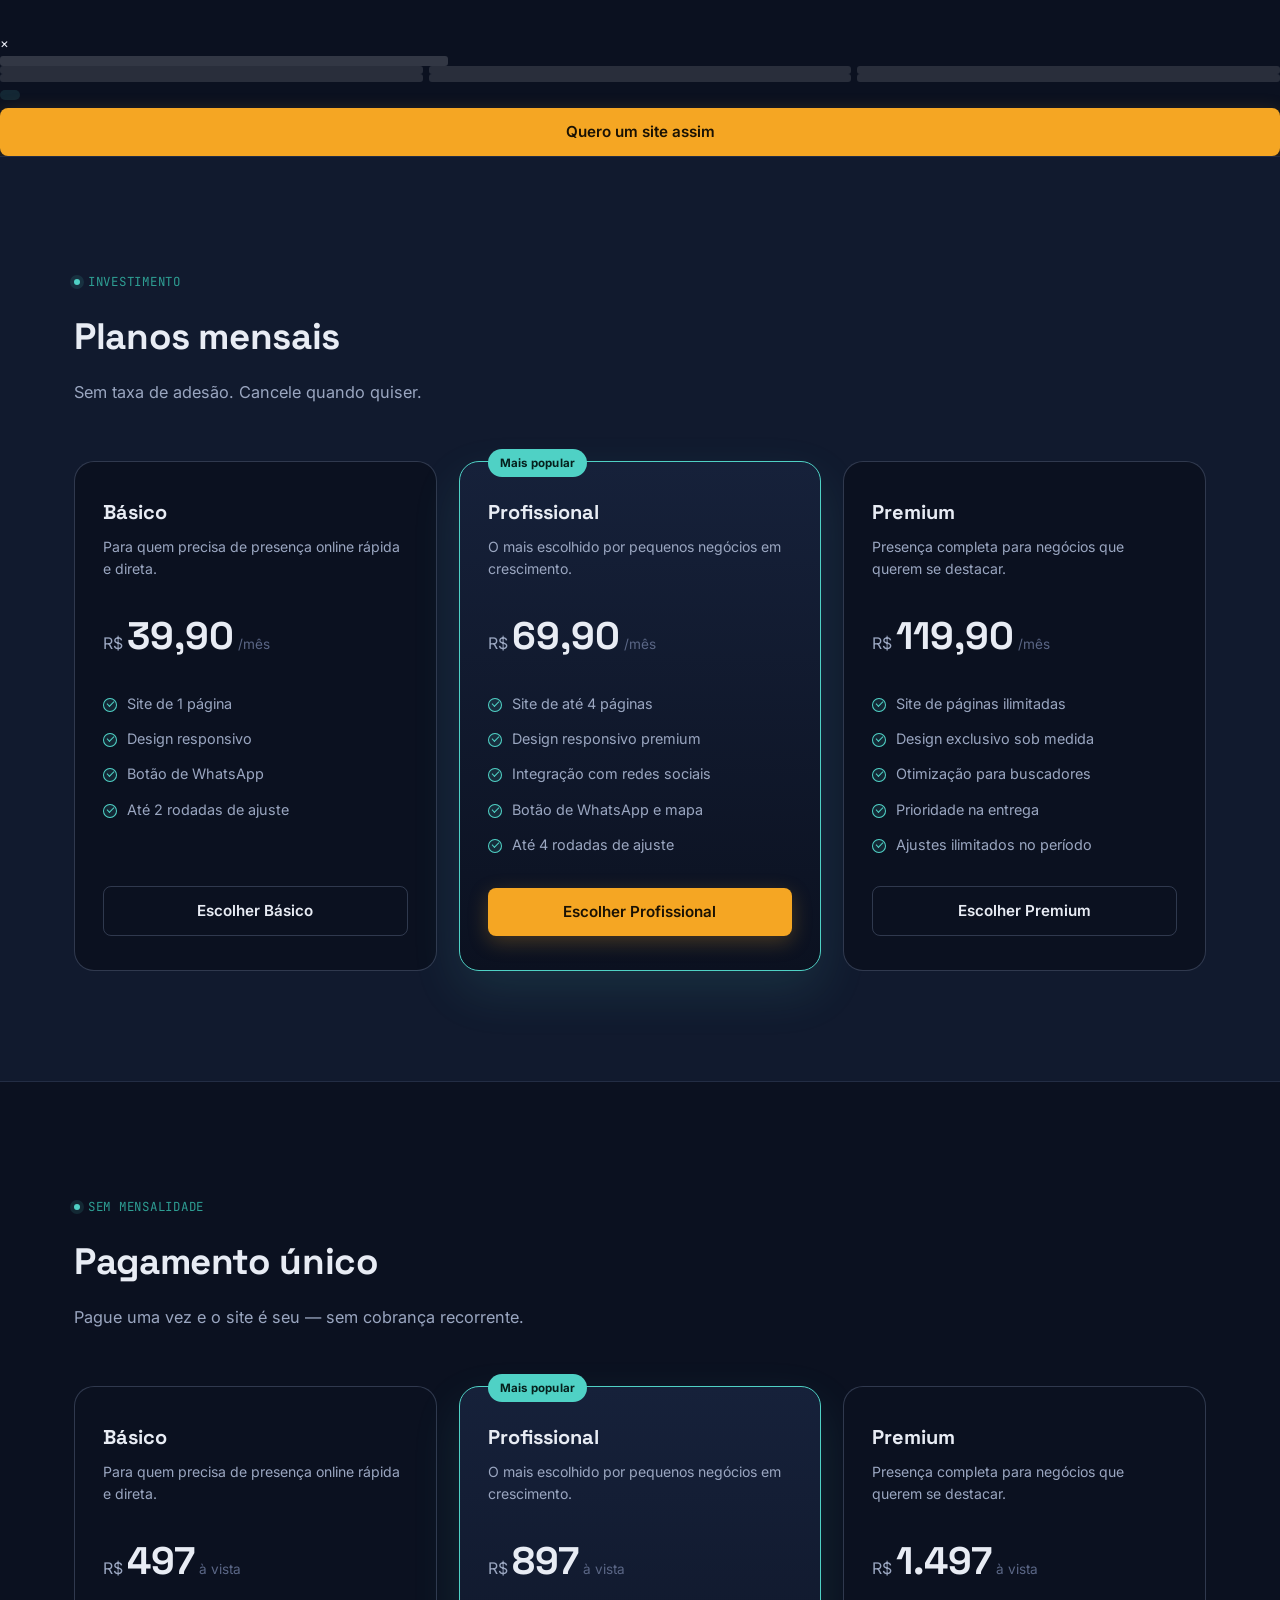
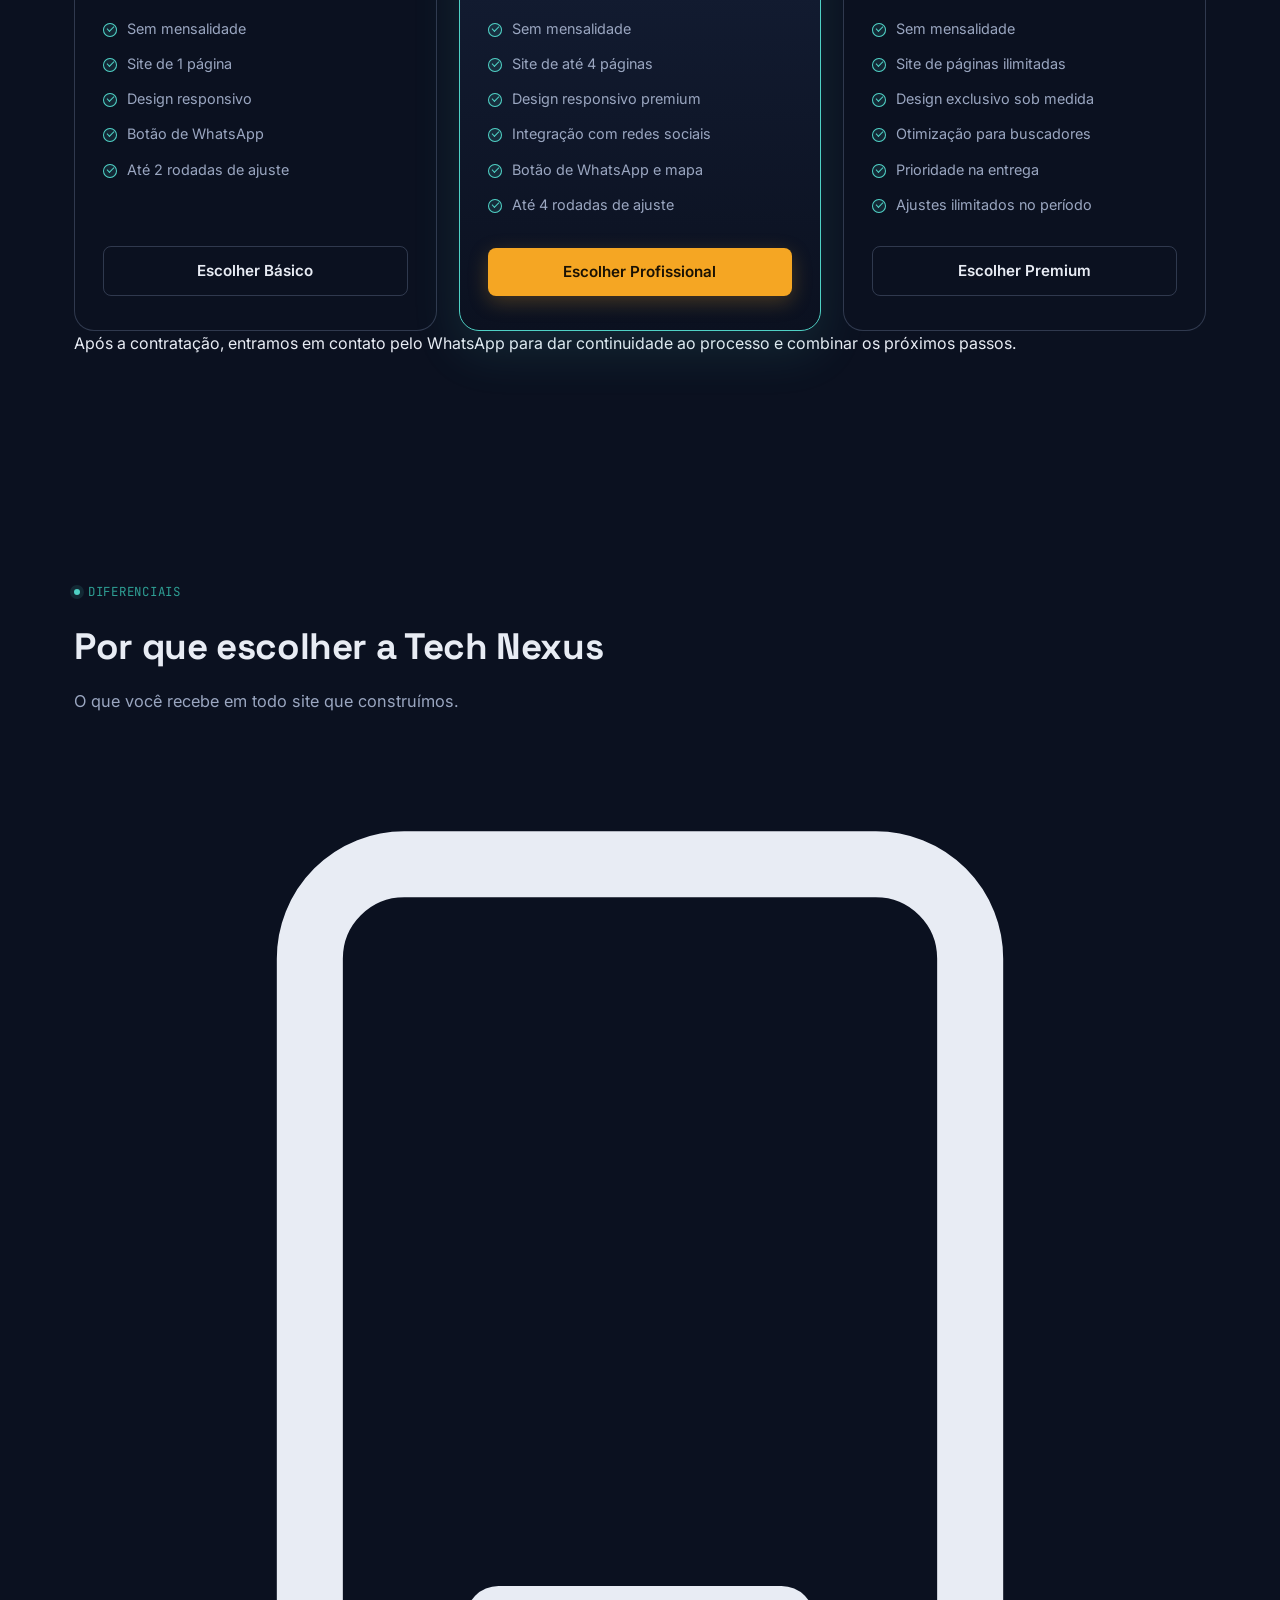
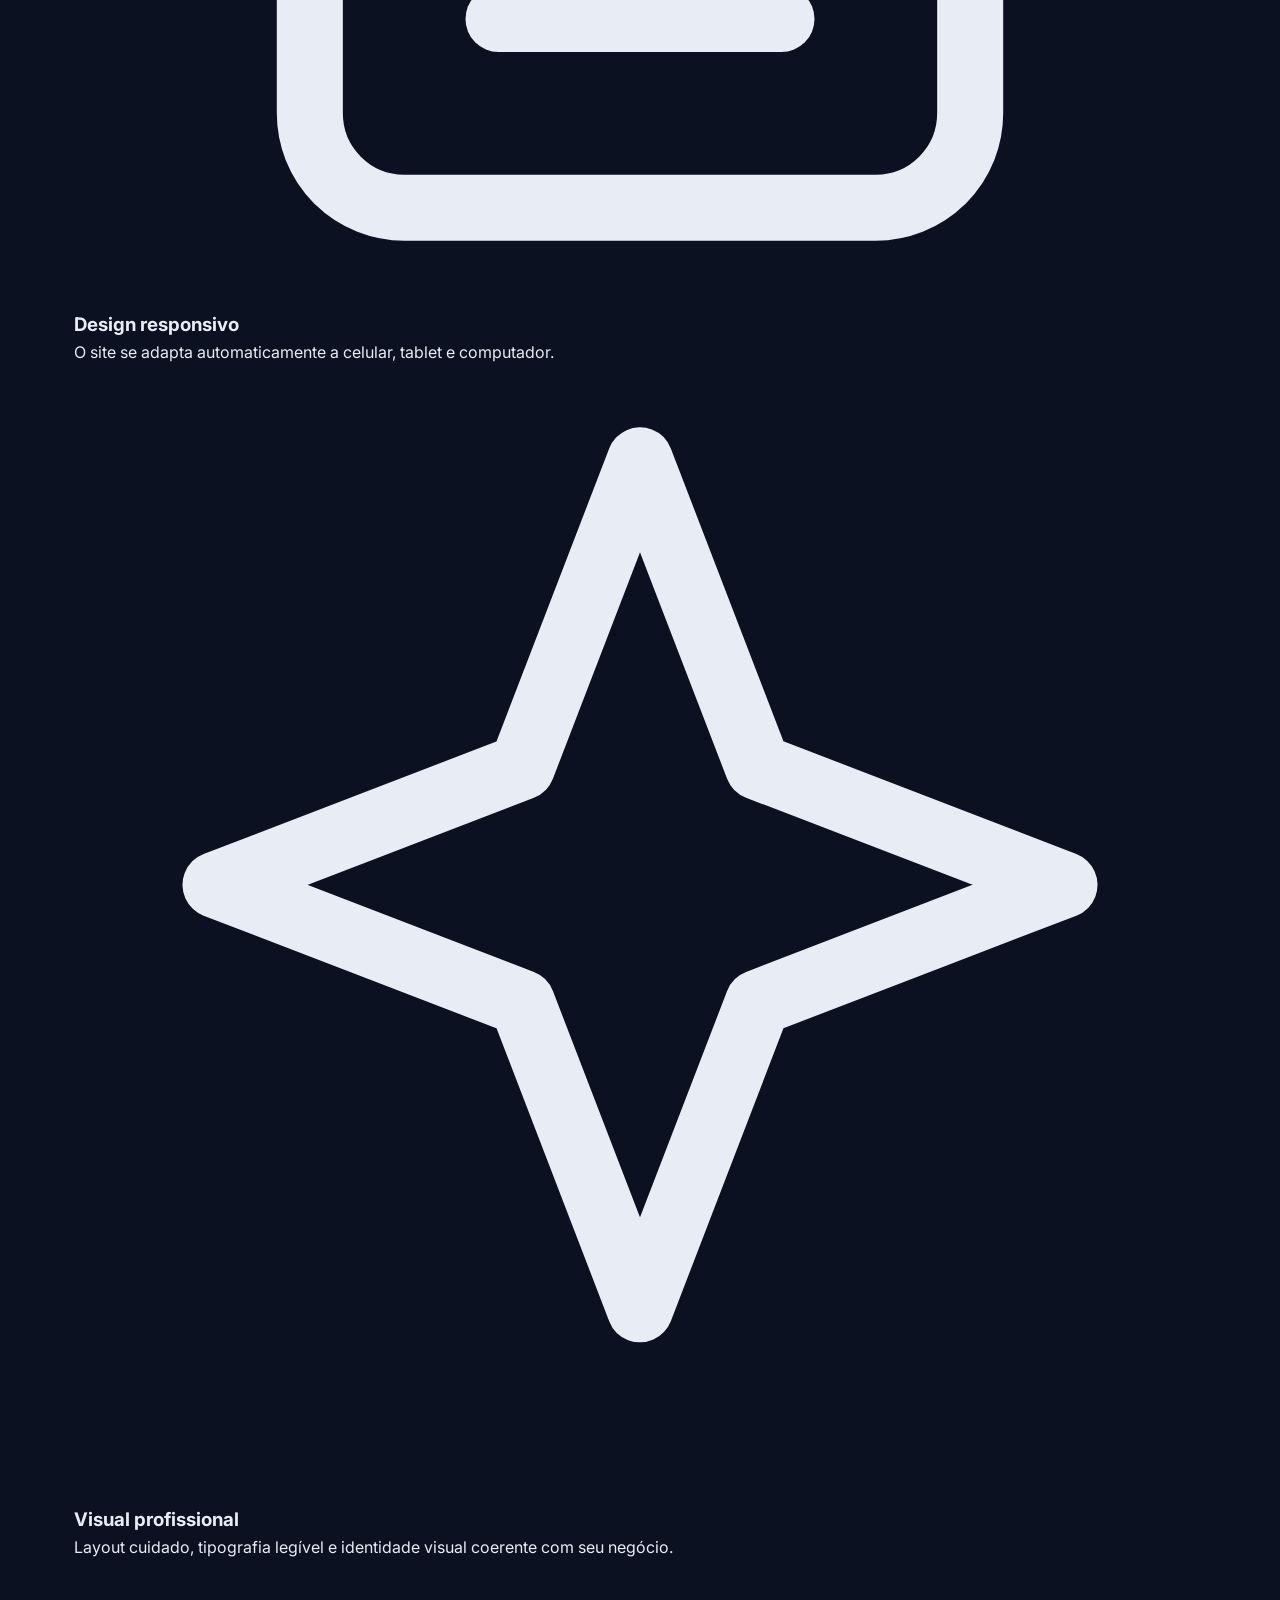
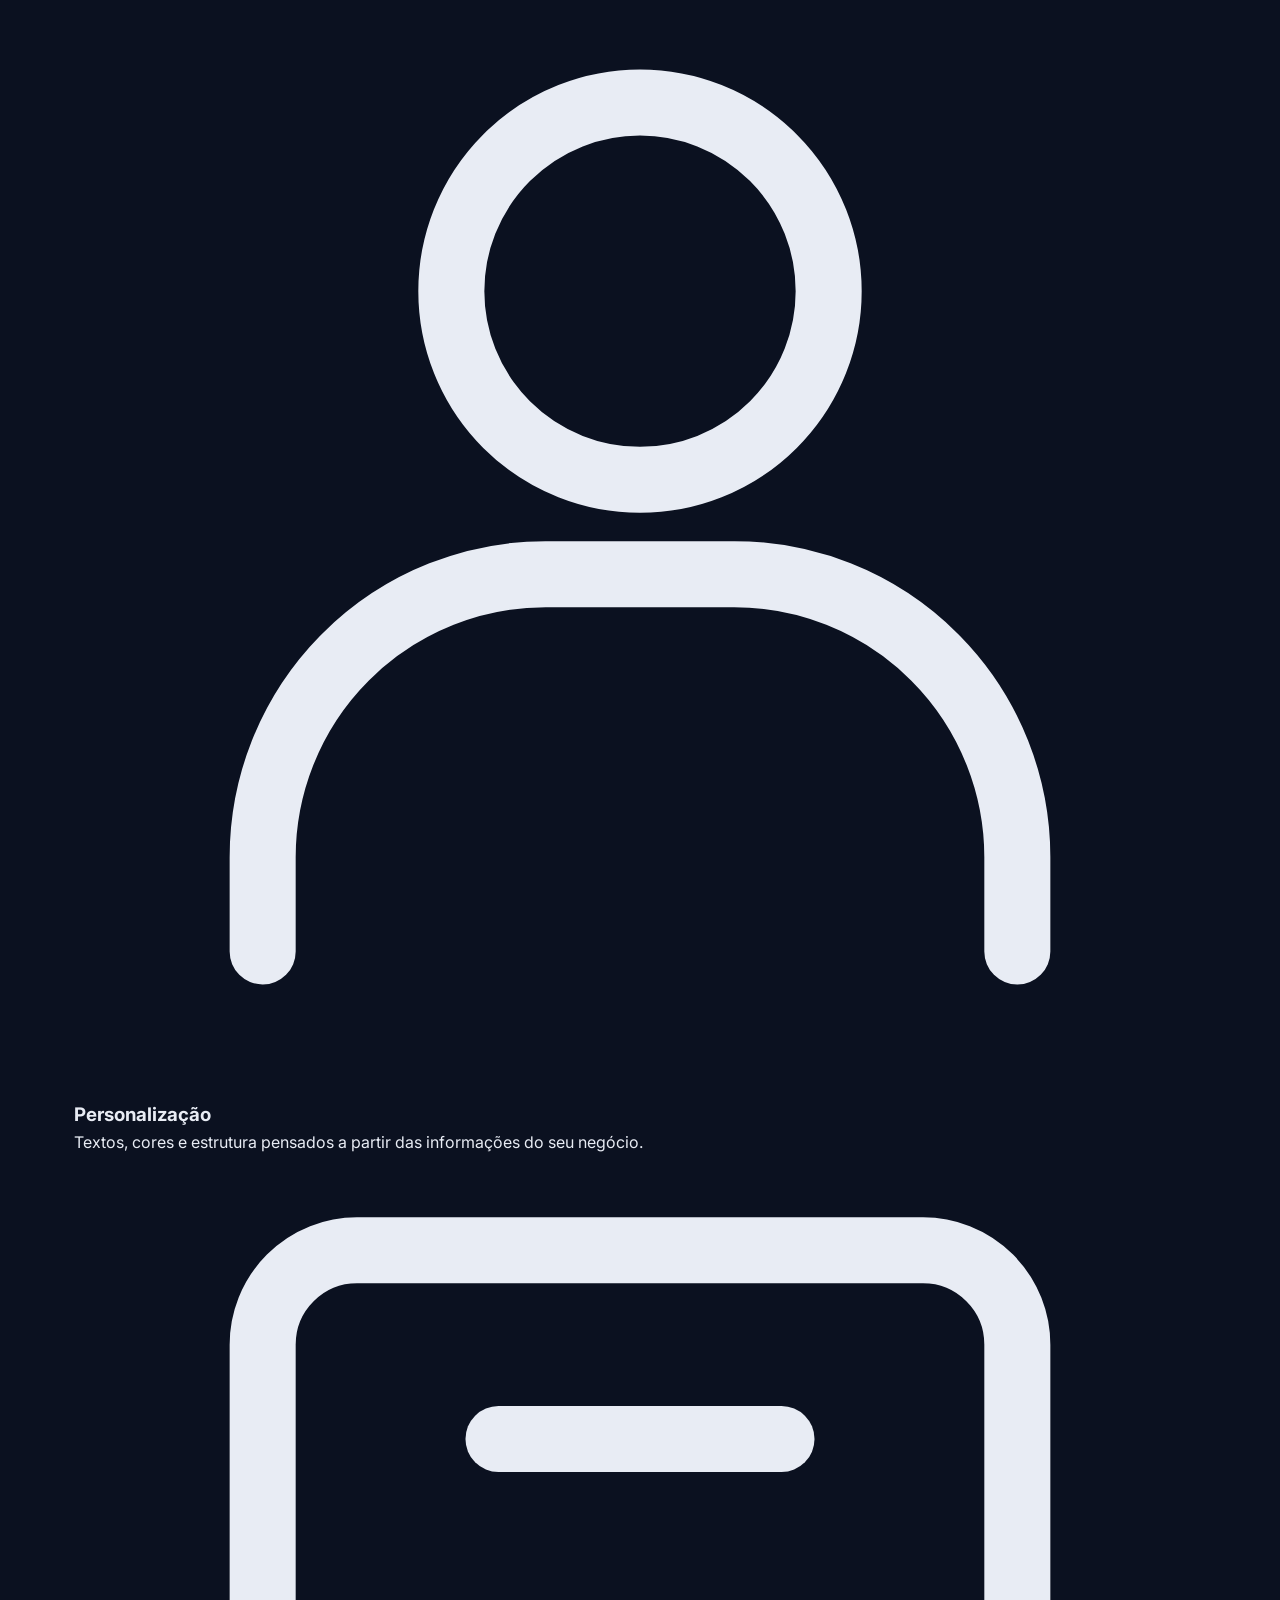
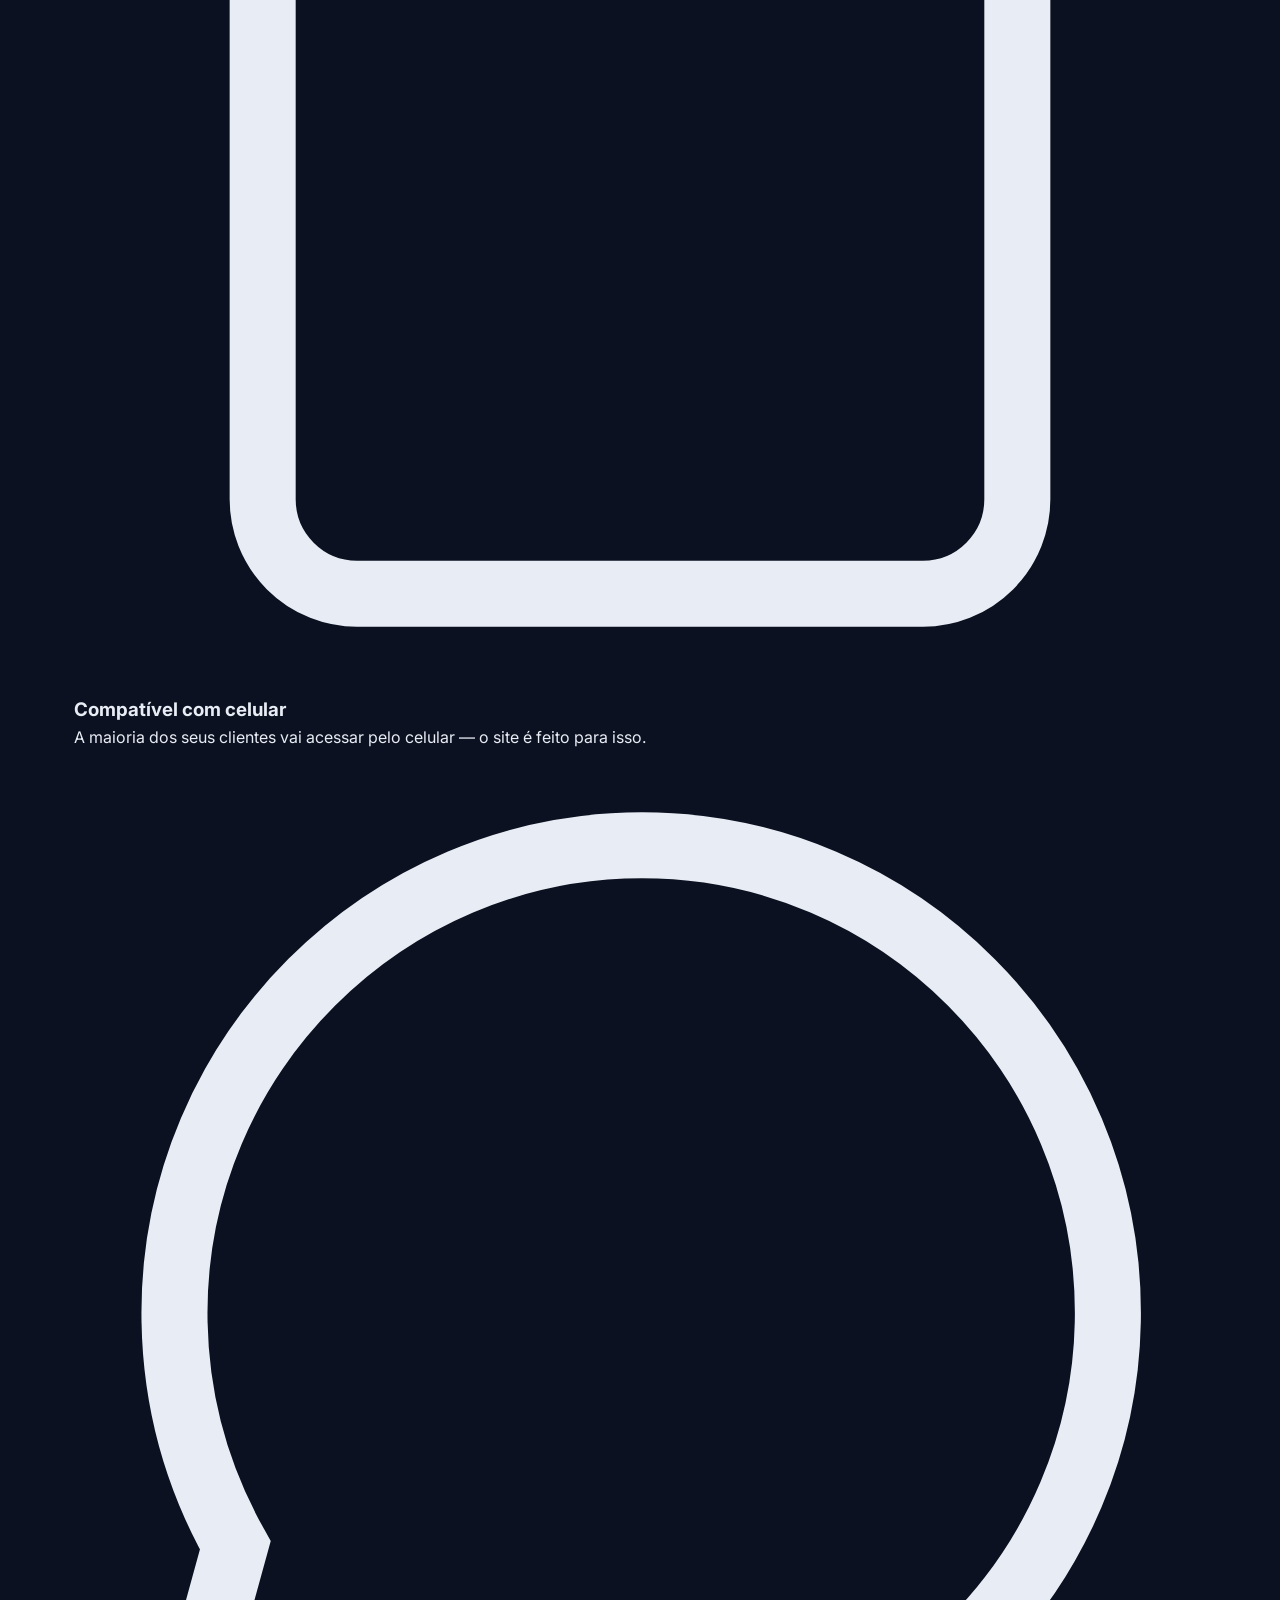
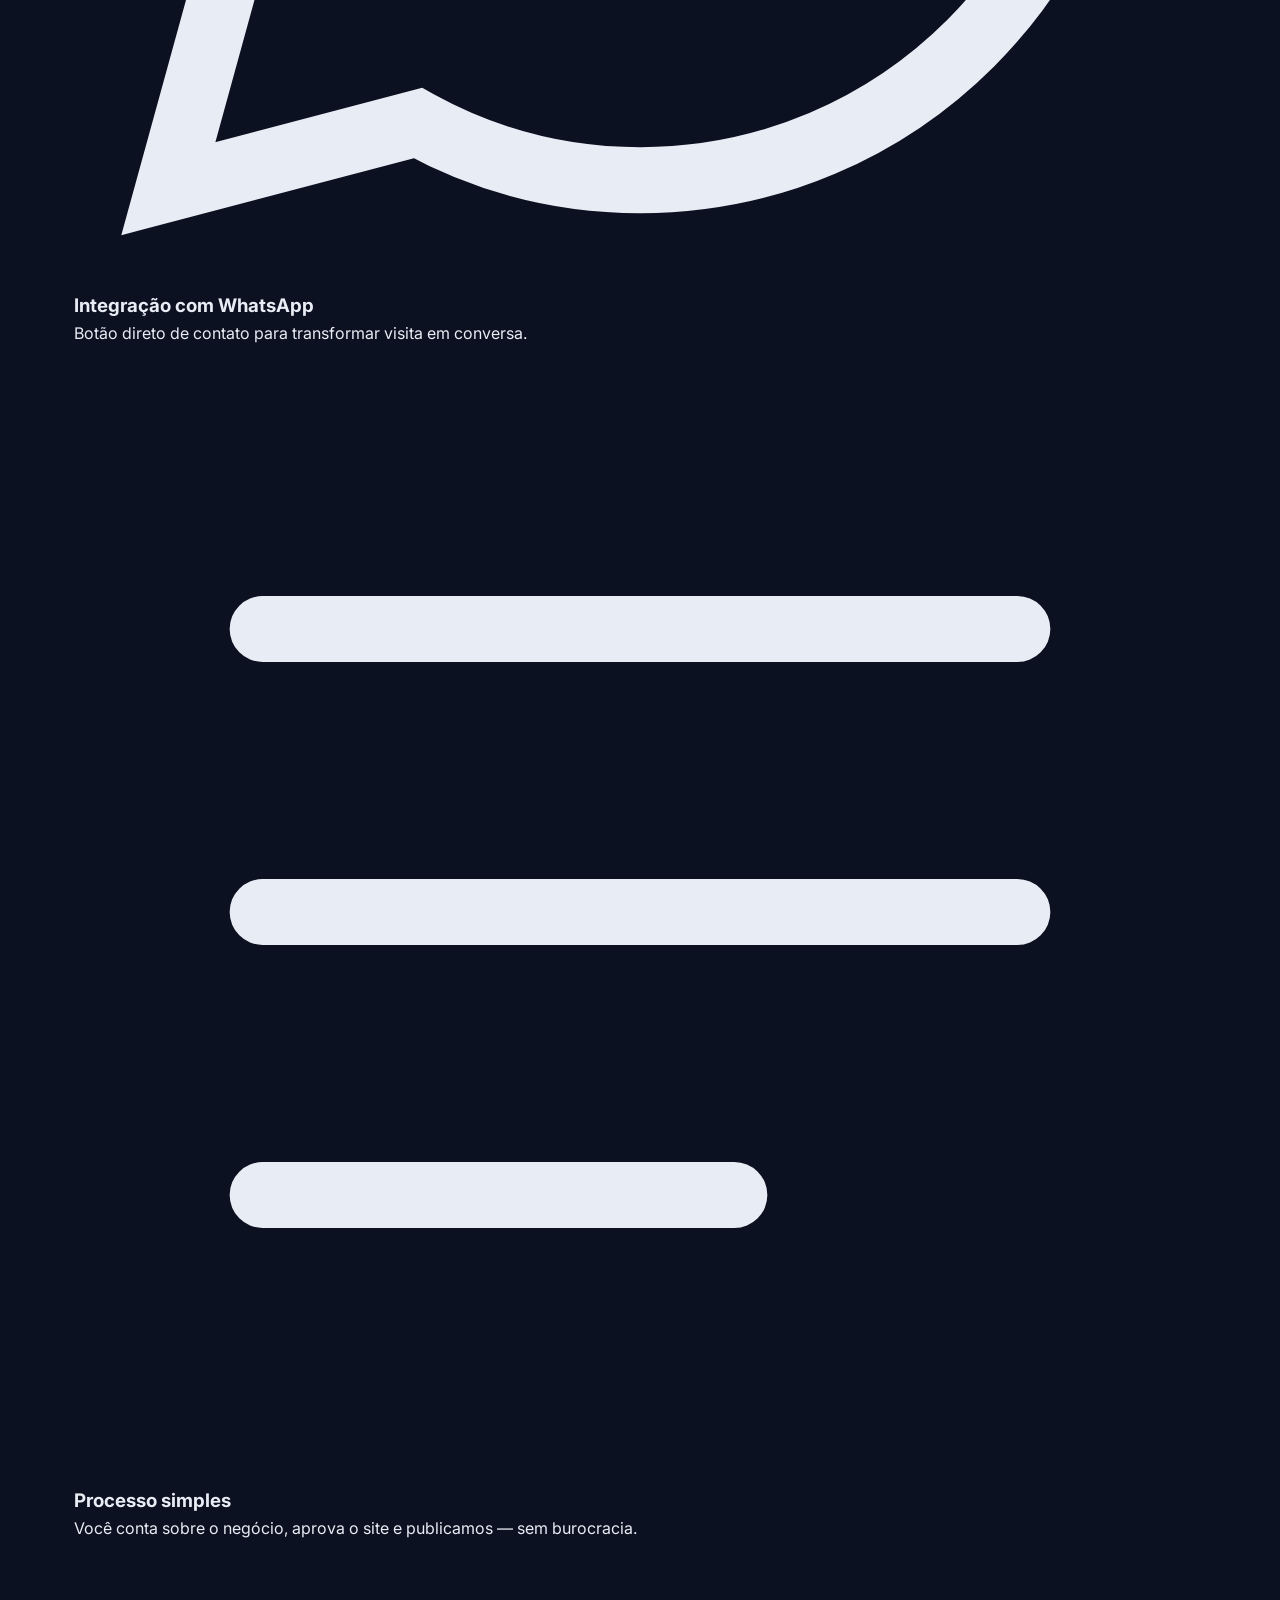
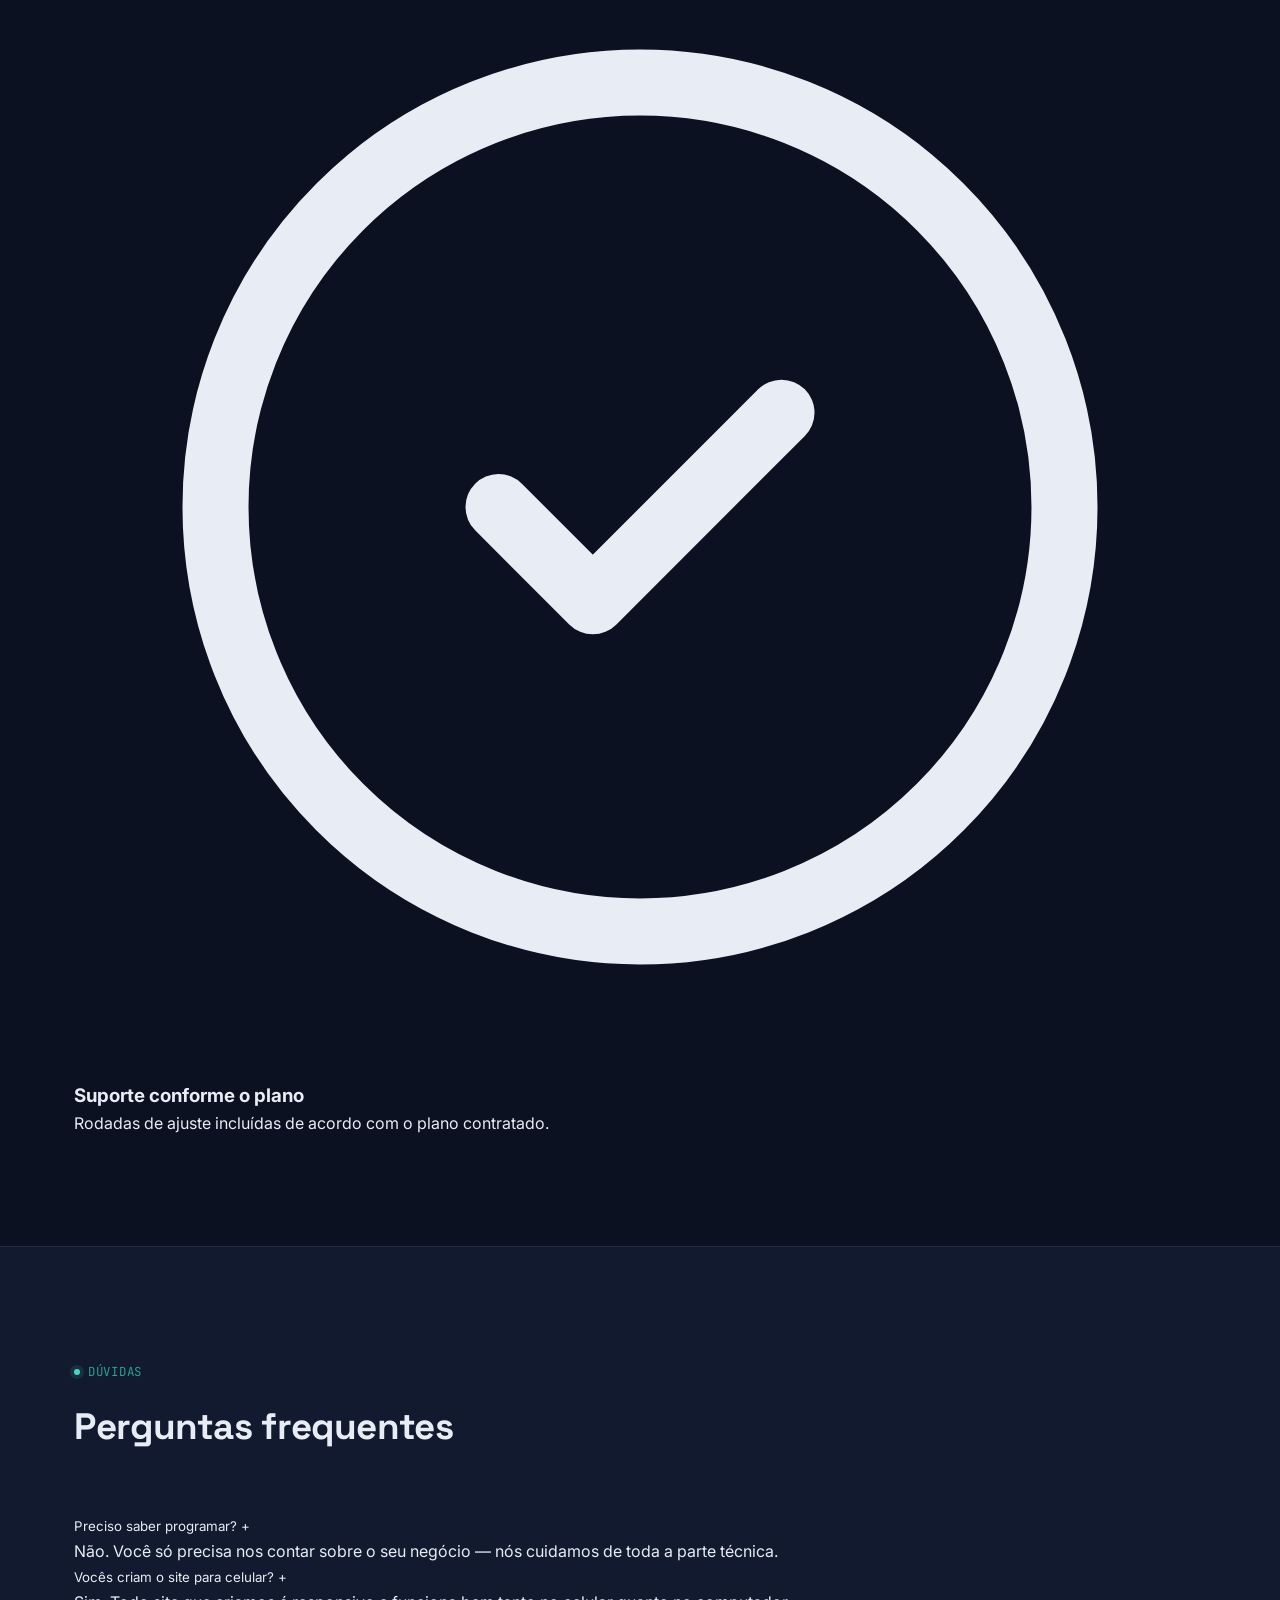
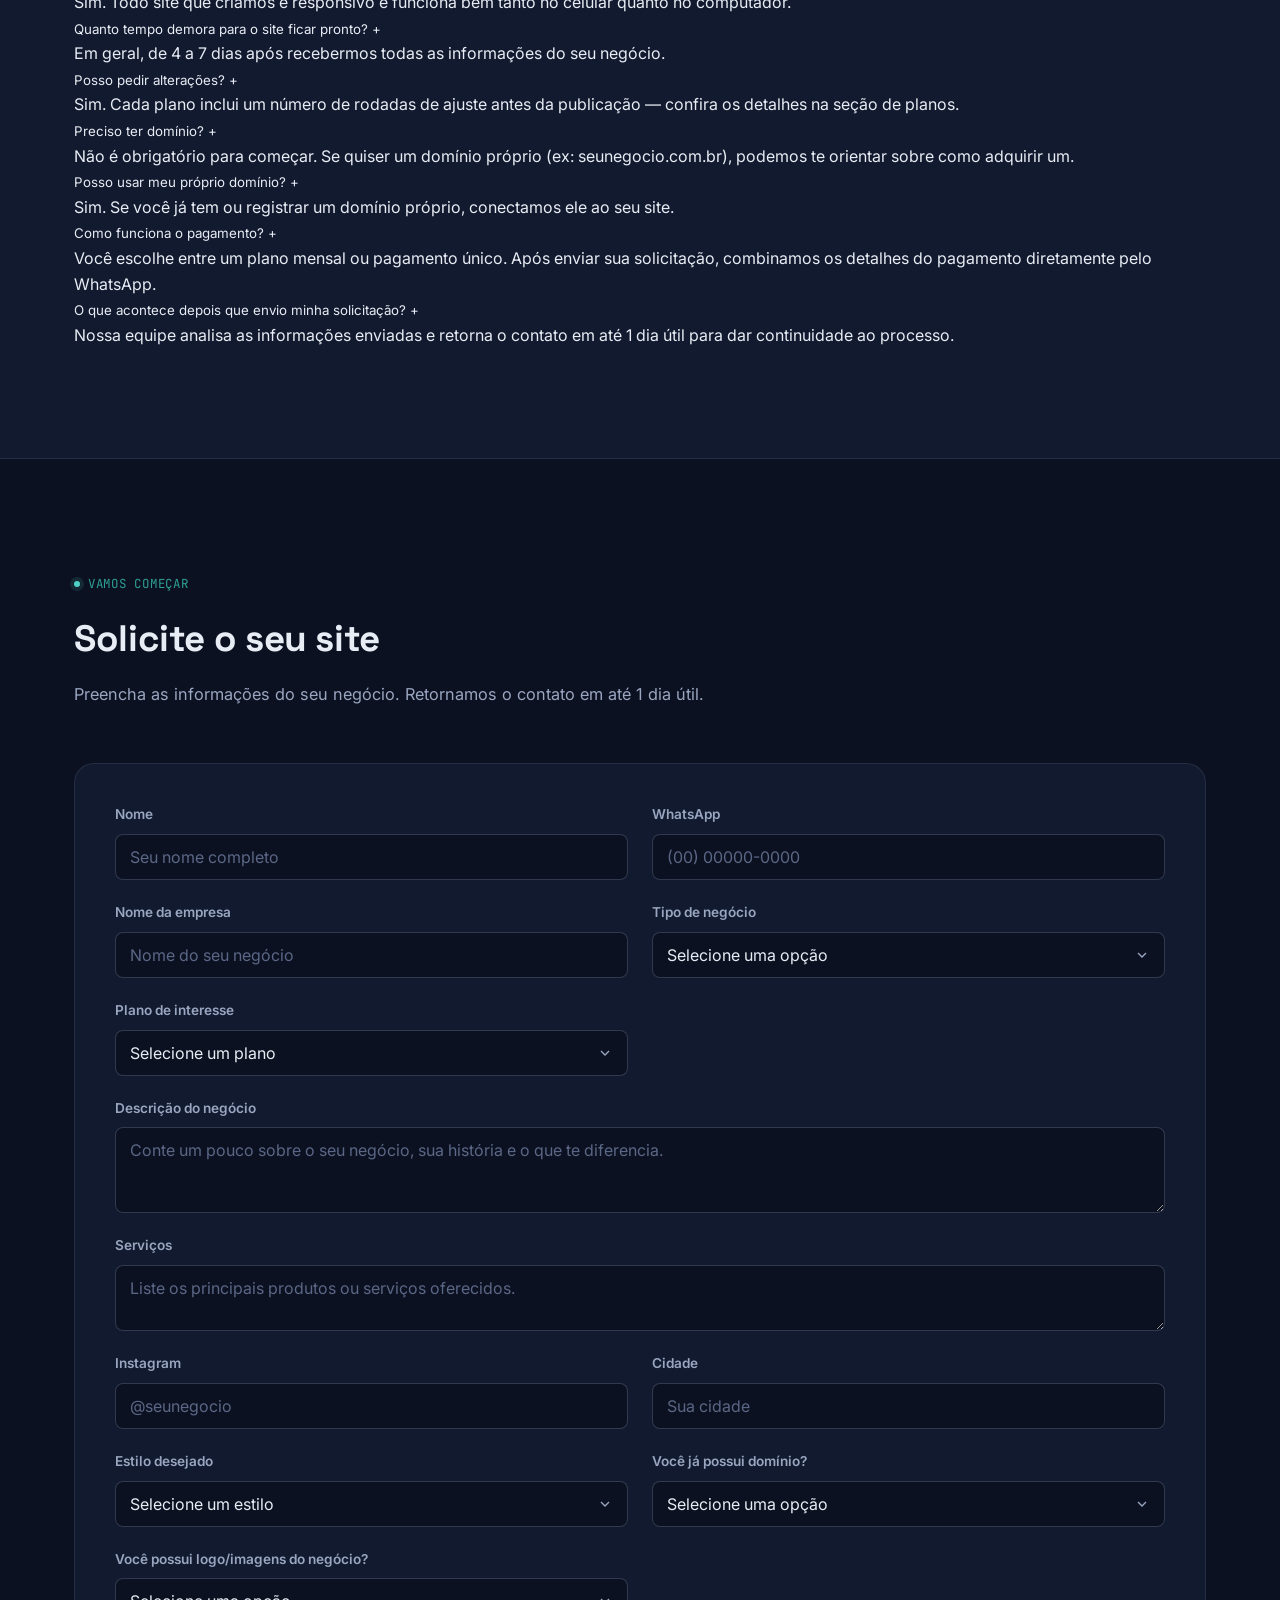
==== commit bc55b064: "Add files via upload" ====
--- a/index.html
+++ b/index.html
@@ -393,4 +393,477 @@
               <li>Site de até 4 páginas</li>
               <li>Design responsivo premium</li>
               <li>Integração com redes sociais</li>
- 
+              <li>Botão de WhatsApp e mapa</li>
+              <li>Até 4 rodadas de ajuste</li>
+            </ul>
+            <a href="#solicitar" class="btn btn--primary btn--block" data-plan-select="Profissional - R$ 69,90/mês">Escolher Profissional</a>
+          </article>
+
+          <article class="plan-card">
+            <h3 class="plan__name">Premium</h3>
+            <p class="plan__desc">Presença completa para negócios que querem se destacar.</p>
+            <p class="plan__price">
+              <span class="plan__price-currency">R$</span>
+              <span class="plan__price-value">119,90</span>
+              <span class="plan__price-period">/mês</span>
+            </p>
+            <ul class="plan__features">
+              <li>Site de páginas ilimitadas</li>
+              <li>Design exclusivo sob medida</li>
+              <li>Otimização para buscadores</li>
+              <li>Prioridade na entrega</li>
+              <li>Ajustes ilimitados no período</li>
+            </ul>
+            <a href="#solicitar" class="btn btn--outline btn--block" data-plan-select="Premium - R$ 119,90/mês">Escolher Premium</a>
+          </article>
+
+          </div>
+</div>
+    </section>
+<!-- ===================== PAGAMENTO ÚNICO ===================== -->
+    <section class="section" id="precos-unico">
+      <div class="container">
+        <div class="section__head" data-reveal>
+          <p class="eyebrow eyebrow--dark"><span class="eyebrow__dot"></span> sem mensalidade</p>
+          <h2 class="section__title">Pagamento único</h2>
+          <p class="section__subtitle">Pague uma vez e o site é seu — sem cobrança recorrente.</p>
+        </div>
+
+        <div class="plans" data-reveal>
+
+          <article class="plan-card">
+            <h3 class="plan__name">Básico</h3>
+            <p class="plan__desc">Para quem precisa de presença online rápida e direta.</p>
+            <p class="plan__price">
+              <span class="plan__price-currency">R$</span>
+              <span class="plan__price-value">497</span>
+              <span class="plan__price-period">à vista</span>
+            </p>
+            <ul class="plan__features">
+              <li>Sem mensalidade</li>
+              <li>Site de 1 página</li>
+              <li>Design responsivo</li>
+              <li>Botão de WhatsApp</li>
+              <li>Até 2 rodadas de ajuste</li>
+            </ul>
+            <a href="#solicitar" class="btn btn--outline btn--block" data-plan-select="Básico (pagamento único) - R$ 497">Escolher Básico</a>
+          </article>
+
+          <article class="plan-card plan-card--featured">
+            <span class="plan__badge">Mais popular</span>
+            <h3 class="plan__name">Profissional</h3>
+            <p class="plan__desc">O mais escolhido por pequenos negócios em crescimento.</p>
+            <p class="plan__price">
+              <span class="plan__price-currency">R$</span>
+              <span class="plan__price-value">897</span>
+              <span class="plan__price-period">à vista</span>
+            </p>
+            <ul class="plan__features">
+              <li>Sem mensalidade</li>
+              <li>Site de até 4 páginas</li>
+              <li>Design responsivo premium</li>
+              <li>Integração com redes sociais</li>
+              <li>Botão de WhatsApp e mapa</li>
+              <li>Até 4 rodadas de ajuste</li>
+            </ul>
+            <a href="#solicitar" class="btn btn--primary btn--block" data-plan-select="Profissional (pagamento único) - R$ 897">Escolher Profissional</a>
+          </article>
+
+          <article class="plan-card">
+            <h3 class="plan__name">Premium</h3>
+            <p class="plan__desc">Presença completa para negócios que querem se destacar.</p>
+            <p class="plan__price">
+              <span class="plan__price-currency">R$</span>
+              <span class="plan__price-value">1.497</span>
+              <span class="plan__price-period">à vista</span>
+            </p>
+            <ul class="plan__features">
+              <li>Sem mensalidade</li>
+              <li>Site de páginas ilimitadas</li>
+              <li>Design exclusivo sob medida</li>
+              <li>Otimização para buscadores</li>
+              <li>Prioridade na entrega</li>
+              <li>Ajustes ilimitados no período</li>
+            </ul>
+            <a href="#solicitar" class="btn btn--outline btn--block" data-plan-select="Premium (pagamento único) - R$ 1.497">Escolher Premium</a>
+          </article>
+
+        </div>
+
+        <p class="pricing-note">Após a contratação, entramos em contato pelo WhatsApp para dar continuidade ao processo e combinar os próximos passos.</p>
+      </div>
+    </section>
+
+    <!-- ===================== POR QUE ESCOLHER ===================== -->
+    <section class="section" id="por-que">
+      <div class="container">
+        <div class="section__head" data-reveal>
+          <p class="eyebrow eyebrow--dark"><span class="eyebrow__dot"></span> diferenciais</p>
+          <h2 class="section__title">Por que escolher a Tech Nexus</h2>
+          <p class="section__subtitle">O que você recebe em todo site que construímos.</p>
+        </div>
+
+        <div class="why-us" data-reveal>
+          <div class="why-us__card">
+            <svg viewBox="0 0 24 24" fill="none"><rect x="5" y="2" width="14" height="20" rx="2" stroke="currentColor" stroke-width="1.4"/><path d="M9 18h6" stroke="currentColor" stroke-width="1.4" stroke-linecap="round"/></svg>
+            <h3>Design responsivo</h3>
+            <p>O site se adapta automaticamente a celular, tablet e computador.</p>
+          </div>
+          <div class="why-us__card">
+            <svg viewBox="0 0 24 24" fill="none"><path d="M12 2l2.5 6.5L21 11l-6.5 2.5L12 20l-2.5-6.5L3 11l6.5-2.5L12 2Z" stroke="currentColor" stroke-width="1.4" stroke-linejoin="round"/></svg>
+            <h3>Visual profissional</h3>
+            <p>Layout cuidado, tipografia legível e identidade visual coerente com seu negócio.</p>
+          </div>
+          <div class="why-us__card">
+            <svg viewBox="0 0 24 24" fill="none"><path d="M4 21v-2a6 6 0 0 1 6-6h4a6 6 0 0 1 6 6v2" stroke="currentColor" stroke-width="1.4" stroke-linecap="round"/><circle cx="12" cy="7" r="4" stroke="currentColor" stroke-width="1.4"/></svg>
+            <h3>Personalização</h3>
+            <p>Textos, cores e estrutura pensados a partir das informações do seu negócio.</p>
+          </div>
+          <div class="why-us__card">
+            <svg viewBox="0 0 24 24" fill="none"><rect x="4" y="2" width="16" height="20" rx="2" stroke="currentColor" stroke-width="1.4"/><path d="M9 6h6" stroke="currentColor" stroke-width="1.4" stroke-linecap="round"/></svg>
+            <h3>Compatível com celular</h3>
+            <p>A maioria dos seus clientes vai acessar pelo celular — o site é feito para isso.</p>
+          </div>
+          <div class="why-us__card">
+            <svg viewBox="0 0 24 24" fill="none"><path d="M12.04 2C6.58 2 2.13 6.45 2.13 11.91c0 1.79.47 3.47 1.29 4.93L2 22l5.29-1.39c1.4.77 3 1.21 4.71 1.21h.01c5.46 0 9.91-4.45 9.91-9.91C21.92 6.45 17.5 2 12.04 2Z" stroke="currentColor" stroke-width="1.4"/></svg>
+            <h3>Integração com WhatsApp</h3>
+            <p>Botão direto de contato para transformar visita em conversa.</p>
+          </div>
+          <div class="why-us__card">
+            <svg viewBox="0 0 24 24" fill="none"><path d="M4 12h16M4 6h16M4 18h10" stroke="currentColor" stroke-width="1.4" stroke-linecap="round"/></svg>
+            <h3>Processo simples</h3>
+            <p>Você conta sobre o negócio, aprova o site e publicamos — sem burocracia.</p>
+          </div>
+          <div class="why-us__card">
+            <svg viewBox="0 0 24 24" fill="none"><path d="M9 12l2 2 4-4" stroke="currentColor" stroke-width="1.4" stroke-linecap="round" stroke-linejoin="round"/><circle cx="12" cy="12" r="9" stroke="currentColor" stroke-width="1.4"/></svg>
+            <h3>Suporte conforme o plano</h3>
+            <p>Rodadas de ajuste incluídas de acordo com o plano contratado.</p>
+          </div>
+        </div>
+      </div>
+    </section>
+
+    <!-- ===================== FAQ ===================== -->
+    <section class="section section--alt" id="faq">
+      <div class="container">
+        <div class="section__head" data-reveal>
+          <p class="eyebrow eyebrow--dark"><span class="eyebrow__dot"></span> dúvidas</p>
+          <h2 class="section__title">Perguntas frequentes</h2>
+        </div>
+
+        <div class="faq-list" data-reveal>
+          <div class="faq-item">
+            <button type="button" class="faq-item__question" aria-expanded="false">
+              Preciso saber programar?
+              <span class="faq-item__icon" aria-hidden="true">+</span>
+            </button>
+            <div class="faq-item__answer"><p>Não. Você só precisa nos contar sobre o seu negócio — nós cuidamos de toda a parte técnica.</p></div>
+          </div>
+          <div class="faq-item">
+            <button type="button" class="faq-item__question" aria-expanded="false">
+              Vocês criam o site para celular?
+              <span class="faq-item__icon" aria-hidden="true">+</span>
+            </button>
+            <div class="faq-item__answer"><p>Sim. Todo site que criamos é responsivo e funciona bem tanto no celular quanto no computador.</p></div>
+          </div>
+          <div class="faq-item">
+            <button type="button" class="faq-item__question" aria-expanded="false">
+              Quanto tempo demora para o site ficar pronto?
+              <span class="faq-item__icon" aria-hidden="true">+</span>
+            </button>
+            <div class="faq-item__answer"><p>Em geral, de 4 a 7 dias após recebermos todas as informações do seu negócio.</p></div>
+          </div>
+          <div class="faq-item">
+            <button type="button" class="faq-item__question" aria-expanded="false">
+              Posso pedir alterações?
+              <span class="faq-item__icon" aria-hidden="true">+</span>
+            </button>
+            <div class="faq-item__answer"><p>Sim. Cada plano inclui um número de rodadas de ajuste antes da publicação — confira os detalhes na seção de planos.</p></div>
+          </div>
+          <div class="faq-item">
+            <button type="button" class="faq-item__question" aria-expanded="false">
+              Preciso ter domínio?
+              <span class="faq-item__icon" aria-hidden="true">+</span>
+            </button>
+            <div class="faq-item__answer"><p>Não é obrigatório para começar. Se quiser um domínio próprio (ex: seunegocio.com.br), podemos te orientar sobre como adquirir um.</p></div>
+          </div>
+          <div class="faq-item">
+            <button type="button" class="faq-item__question" aria-expanded="false">
+              Posso usar meu próprio domínio?
+              <span class="faq-item__icon" aria-hidden="true">+</span>
+            </button>
+            <div class="faq-item__answer"><p>Sim. Se você já tem ou registrar um domínio próprio, conectamos ele ao seu site.</p></div>
+          </div>
+          <div class="faq-item">
+            <button type="button" class="faq-item__question" aria-expanded="false">
+              Como funciona o pagamento?
+              <span class="faq-item__icon" aria-hidden="true">+</span>
+            </button>
+            <div class="faq-item__answer"><p>Você escolhe entre um plano mensal ou pagamento único. Após enviar sua solicitação, combinamos os detalhes do pagamento diretamente pelo WhatsApp.</p></div>
+          </div>
+          <div class="faq-item">
+            <button type="button" class="faq-item__question" aria-expanded="false">
+              O que acontece depois que envio minha solicitação?
+              <span class="faq-item__icon" aria-hidden="true">+</span>
+            </button>
+            <div class="faq-item__answer"><p>Nossa equipe analisa as informações enviadas e retorna o contato em até 1 dia útil para dar continuidade ao processo.</p></div>
+          </div>
+        </div>
+      </div>
+    </section>
+    <section class="section section--form" id="solicitar">
+      <div class="container">
+        <div class="section__head" data-reveal>
+          <p class="eyebrow eyebrow--dark"><span class="eyebrow__dot"></span> vamos começar</p>
+          <h2 class="section__title">Solicite o seu site</h2>
+          <p class="section__subtitle">Preencha as informações do seu negócio. Retornamos o contato em até 1 dia útil.</p>
+        </div>
+
+        <form class="request-form" id="requestForm" action="https://formspree.io/f/xljrngzr" method="POST" data-reveal novalidate>
+<input type="text" name="_gotcha" style="display:none" tabindex="-1" autocomplete="off">
+          <div class="form-grid">
+
+            <div class="field">
+              <label for="nome">Nome</label>
+              <input type="text" id="nome" name="nome" placeholder="Seu nome completo" required>
+              <span class="field__error">Informe o seu nome.</span>
+            </div>
+
+            <div class="field">
+              <label for="whatsapp">WhatsApp</label>
+              <input type="tel" id="whatsapp" name="whatsapp" placeholder="(00) 00000-0000" required>
+              <span class="field__error">Informe um WhatsApp para contato.</span>
+            </div>
+
+            <div class="field">
+              <label for="empresa">Nome da empresa</label>
+              <input type="text" id="empresa" name="empresa" placeholder="Nome do seu negócio" required>
+              <span class="field__error">Informe o nome da empresa.</span>
+            </div>
+
+            <div class="field">
+              <label for="tipoNegocio">Tipo de negócio</label>
+              <select id="tipoNegocio" name="tipoNegocio" required>
+                <option value="" disabled selected>Selecione uma opção</option>
+                <option value="restaurante">Restaurante</option>
+                <option value="barbearia">Barbearia</option>
+                <option value="loja">Loja</option>
+                <option value="autonomo">Profissional autônomo</option>
+                <option value="pequena-empresa">Pequena empresa</option>
+                <option value="outro">Outro</option>
+              </select>
+              <span class="field__error">Selecione o tipo de negócio.</span>
+            </div>
+<div class="field">
+              <label for="plano">Plano de interesse</label>
+              <select id="plano" name="plano" required>
+  <option value="" disabled selected>Selecione um plano</option>
+  <optgroup label="Mensal">
+    <option value="Básico - R$ 39,90/mês">Básico - R$ 39,90/mês</option>
+    <option value="Profissional - R$ 69,90/mês">Profissional - R$ 69,90/mês</option>
+    <option value="Premium - R$ 119,90/mês">Premium - R$ 119,90/mês</option>
+  </optgroup>
+  <optgroup label="Pagamento único">
+    <option value="Básico (pagamento único) - R$ 497">Básico (pagamento único) - R$ 497</option>
+    <option value="Profissional (pagamento único) - R$ 897">Profissional (pagamento único) - R$ 897</option>
+    <option value="Premium (pagamento único) - R$ 1.497">Premium (pagamento único) - R$ 1.497</option>
+  </optgroup>
+              </select>
+              <span class="field__error">Selecione um plano.</span>
+</div>
+            <div class="field field--full">
+              <label for="descricao">Descrição do negócio</label>
+              <textarea id="descricao" name="descricao" rows="3" placeholder="Conte um pouco sobre o seu negócio, sua história e o que te diferencia." required></textarea>
+              <span class="field__error">Descreva brevemente o seu negócio.</span>
+            </div>
+
+            <div class="field field--full">
+              <label for="servicos">Serviços</label>
+              <textarea id="servicos" name="servicos" rows="2" placeholder="Liste os principais produtos ou serviços oferecidos." required></textarea>
+              <span class="field__error">Liste ao menos um serviço ou produto.</span>
+            </div>
+
+            <div class="field">
+              <label for="instagram">Instagram</label>
+              <input type="text" id="instagram" name="instagram" placeholder="@seunegocio">
+            </div>
+
+            <div class="field">
+              <label for="cidade">Cidade</label>
+              <input type="text" id="cidade" name="cidade" placeholder="Sua cidade" required>
+              <span class="field__error">Informe a sua cidade.</span>
+            </div>
+
+            <div class="field">
+              <label for="estilo">Estilo desejado</label>
+                  <select id="estilo" name="estilo" required>
+                <option value="" disabled selected>Selecione um estilo</option>
+                <option value="moderno">Moderno</option>
+                <option value="classico">Clássico</option>
+                <option value="minimalista">Minimalista</option>
+                <option value="ousado">Ousado e colorido</option>
+              </select>
+              <span class="field__error">Selecione um estilo.</span>
+            </div>
+
+            <div class="field">
+              <label for="possuiDominio">Você já possui domínio?</label>
+              <select id="possuiDominio" name="possuiDominio" required>
+                <option value="" disabled selected>Selecione uma opção</option>
+                <option value="Sim">Sim</option>
+                <option value="Não">Não</option>
+                <option value="Não sei">Não sei</option>
+              </select>
+              <span class="field__error">Selecione uma opção.</span>
+            </div>
+
+            <div class="field">
+              <label for="possuiLogo">Você possui logo/imagens do negócio?</label>
+              <select id="possuiLogo" name="possuiLogo" required>
+                <option value="" disabled selected>Selecione uma opção</option>
+                <option value="Sim">Sim</option>
+                <option value="Não">Não</option>
+              </select>
+              <span class="field__error">Selecione uma opção.</span>
+            </div>
+
+          </div>
+
+          <button type="submit" class="btn btn--primary btn--large btn--block">
+            <span class="btn__text">Enviar solicitação</span>
+          </button>
+<p class="form-privacy">Seus dados são usados apenas para retornar seu contato sobre o site solicitado. Não compartilhamos suas informações com terceiros.</p>
+        </form>
+
+        <div class="form-message form-message--success" id="successMessage">
+          <h3>Solicitação enviada com sucesso!</h3>
+          <p>Recebemos as informações do seu negócio. Nossa equipe vai analisar e retornar o contato em até 1 dia útil.</p>
+          <button type="button" class="btn btn--outline" id="newRequestBtn">Enviar outra solicitação</button>
+        </div>
+
+        <div class="form-message form-message--error" id="formError">
+          Não foi possível enviar sua solicitação. Verifique sua conexão e tente novamente.
+        </div>
+
+      </div>
+    </section>
+
+    <!-- ===================== CONFIANÇA ===================== -->
+    <section class="section" id="confianca">
+      <div class="container confianca__inner">
+        <div data-reveal>
+          <p class="eyebrow eyebrow--dark"><span class="eyebrow__dot"></span> como trabalhamos</p>
+          <h2 class="section__title">Seu site é feito de acordo com o seu negócio</h2>
+          <p class="confianca__text">
+            Não usamos um modelo pronto e genérico para todo mundo. As informações que você envia no
+            formulário — nome, serviços, estilo, descrição do negócio — são o ponto de partida real para
+            a estrutura, os textos e o visual do seu site.
+          </p>
+          <p class="confianca__text">
+            Antes de publicar, você recebe o site para revisar e pedir os ajustes que fizerem sentido,
+            dentro do que o plano contratado inclui.
+          </p>
+        </div>
+      </div>
+    </section>
+<!-- ===================== DEIXE SEU DEPOIMENTO ===================== -->
+    <section class="section section--alt" id="depoimento">
+      <div class="container">
+        <div class="section__head" data-reveal>
+          <p class="eyebrow eyebrow--dark"><span class="eyebrow__dot"></span> já é nosso cliente?</p>
+          <h2 class="section__title">Deixe seu depoimento</h2>
+          <p class="section__subtitle">Conte como foi sua experiência com a Tech Nexus. Sua opinião pode aparecer aqui no site.</p>
+        </div>
+
+        <form class="request-form testimonial-form" id="testimonialForm" data-reveal novalidate>
+          <div class="form-grid">
+<input type="text" name="_gotcha" style="display:none" tabindex="-1" autocomplete="off">
+            <div class="field">
+              <label for="depNome">Nome</label>
+              <input type="text" id="depNome" name="nome" placeholder="Seu nome completo" required>
+              <span class="field__error">Informe o seu nome.</span>
+            </div>
+
+            <div class="field">
+              <label for="depEmpresa">Nome da empresa</label>
+              <input type="text" id="depEmpresa" name="empresa" placeholder="Nome do seu negócio">
+            </div>
+
+            <div class="field field--full">
+              <label for="depTexto">Seu depoimento</label>
+              <textarea id="depTexto" name="depoimento" rows="4" placeholder="Conte como foi sua experiência com a Tech Nexus." required></textarea>
+              <span class="field__error">Escreva seu depoimento.</span>
+            </div>
+
+            <input type="hidden" name="tipo_envio" value="Depoimento de cliente">
+
+          </div>
+
+          <button type="submit" class="btn btn--primary btn--large btn--block">Enviar depoimento</button>
+        </form>
+
+        <div class="form-message form-message--success" id="testimonialSuccess">
+          <h3>Depoimento enviado, obrigado!</h3>
+          <p>Recebemos sua mensagem. Ela pode aparecer aqui no site em breve.</p>
+          <button type="button" class="btn btn--outline" id="newTestimonialBtn">Enviar outro depoimento</button>
+        </div>
+
+        <div class="form-message form-message--error" id="testimonialError">
+          Não foi possível enviar seu depoimento. Verifique sua conexão e tente novamente.
+        </div>
+
+      </div>
+    </section>
+  </main>
+
+  <!-- ===================== FOOTER ===================== -->
+  <footer class="footer">
+    <div class="container footer__inner">
+
+      <div class="footer__brand">
+        <a href="#inicio" class="logo logo--footer" aria-label="Tech Nexus - página inicial">
+          <span class="logo__mark" aria-hidden="true">
+            <svg width="22" height="22" viewBox="0 0 24 24" fill="none">
+              <rect x="3" y="3" width="18" height="18" rx="4" stroke="currentColor" stroke-width="1.6"/>
+              <path d="M8 12L11 15L16 9" stroke="currentColor" stroke-width="1.6" stroke-linecap="round" stroke-linejoin="round"/>
+            </svg>
+          </span>
+          <span class="logo__text">Tech<span class="logo__accent">Nexus</span></span>
+        </a>
+        <p class="footer__tagline">Sites profissionais para o seu negócio, sem você precisar programar.</p>
+      </div>
+
+      <nav class="footer__links" aria-label="Links do site">
+        <a href="#como-funciona">Como funciona</a>
+        <a href="#modelos">Modelos</a>
+        <a href="#precos">Preços</a>
+        <a href="#faq">Dúvidas</a>
+        <a href="#solicitar">Solicitar site</a>
+      </nav>
+
+      <div class="footer__contact">
+        <p>Fale com a gente:</p>
+        <a href="https://wa.me/5588999516649?text=Ol%C3%A1!%20Quero%20saber%20mais%20sobre%20os%20sites%20da%20Tech%20Nexus." target="_blank" rel="noopener" class="footer__contact-link">
+          <svg viewBox="0 0 24 24" width="18" height="18" fill="currentColor"><path d="M12.04 2C6.58 2 2.13 6.45 2.13 11.91c0 1.79.47 3.47 1.29 4.93L2 22l5.29-1.39c1.4.77 3 1.21 4.71 1.21h.01c5.46 0 9.91-4.45 9.91-9.91C21.92 6.45 17.5 2 12.04 2zm5.87 14.05c-.25.7-1.45 1.34-2 1.42-.51.08-1.15.11-1.86-.12-.43-.14-.98-.32-1.69-.63-2.97-1.28-4.9-4.28-5.05-4.48-.15-.2-1.21-1.6-1.21-3.06 0-1.45.76-2.17 1.03-2.46.27-.29.6-.36.8-.36.2 0 .4 0 .57.01.18.01.43-.07.67.51.25.6.85 2.08.93 2.23.08.15.13.32.03.52-.1.2-.15.32-.3.49-.15.17-.31.38-.44.51-.15.15-.3.31-.13.61.17.3.76 1.25 1.63 2.02 1.12 1 2.06 1.31 2.36 1.46.3.15.48.13.65-.08.18-.2.75-.87.95-1.17.2-.3.4-.25.67-.15.28.1 1.76.83 2.06.98.3.15.5.23.57.36.08.13.08.75-.17 1.45z"/></svg>
+          (88) 99951-6649
+        </a>
+      </div>
+
+    </div>
+
+    <div class="footer__bottom">
+      <p class="footer__text">&copy; <span id="year"></span> Tech Nexus. Todos os direitos reservados. — <a href="privacidade.html">Política de Privacidade</a></p>
+    </div>
+  </footer>
+<a href="https://wa.me/5588999516649?text=Ol%C3%A1!%20Quero%20saber%20mais%20sobre%20os%20sites%20da%20Tech%20Nexus." target="_blank" rel="noopener" class="whatsapp-float" aria-label="Falar no WhatsApp">
+  <svg viewBox="0 0 24 24" width="28" height="28" fill="currentColor">
+    <path d="M12.04 2C6.58 2 2.13 6.45 2.13 11.91c0 1.79.47 3.47 1.29 4.93L2 22l5.29-1.39c1.4.77 3 1.21 4.71 1.21h.01c5.46 0 9.91-4.45 9.91-9.91C21.92 6.45 17.5 2 12.04 2zm5.87 14.05c-.25.7-1.45 1.34-2 1.42-.51.08-1.15.11-1.86-.12-.43-.14-.98-.32-1.69-.63-2.97-1.28-4.9-4.28-5.05-4.48-.15-.2-1.21-1.6-1.21-3.06 0-1.45.76-2.17 1.03-2.46.27-.29.6-.36.8-.36.2 0 .4 0 .57.01.18.01.43-.07.67.51.25.6.85 2.08.93 2.23.08.15.13.32.03.52-.1.2-.15.32-.3.49-.15.17-.31.38-.44.51-.15.15-.3.31-.13.61.17.3.76 1.25 1.63 2.02 1.12 1 2.06 1.31 2.36 1.46.3.15.48.13.65-.08.18-.2.75-.87.95-1.17.2-.3.4-.25.67-.15.28.1 1.76.83 2.06.98.3.15.5.23.57.36.08.13.08.75-.17 1.45z"/>
+  </svg>
+</a>
+  <div class="cookie-banner" id="cookieBanner">
+  <p>Usamos cookies e o Google Analytics para entender como você usa nosso site e melhorar sua experiência.</p>
+  <button type="button" class="btn btn--primary btn--small" id="cookieAccept">Entendi</button>
+  </div>
+  <script src="script.js"></script>
+</body>
+</html>
--- a/style.css
+++ b/style.css
@@ -775,218 +775,4 @@
   font-size: 0.78rem;
   color: #FF8A80;
 }
-.field.has-error input,
-.field.has-error select,
-.field.has-error textarea {
-  border-color: #FF8A80;
-}
-.form-message {
-  display: none;
-}
-.form-message.is-visible {
-  display: block;
-}
-.form-message--success {
-  background: var(--teal-soft);
-  border: 1px solid var(--teal);
-  color: var(--text);
-  text-align: center;
-}
-.form-message--success h3 {
-  font-family: var(--font-display);
-  font-size: 1.2rem;
-  margin-bottom: 8px;
-  color: var(--teal);
-}
-.form-message--success p {
-  color: var(--text-muted);
-  margin-bottom: 20px;
-}
-
-.footer {
-  border-top: 1px solid var(--border);
-  padding: 32px 0;
-}
-.footer__text {
-  text-align: center;
-  font-size: 0.85rem;
-  color: var(--text-dim);
-}
-/* ==========================================================================
-   RESPONSIVIDADE — TELAS MENORES (TABLET E CELULAR)
-   ========================================================================== */
-
-@media (max-width: 900px) {
-
-  .nav {
-    position: fixed;
-    top: var(--header-h);
-    left: 0;
-    right: 0;
-    flex-direction: column;
-    align-items: flex-start;
-    gap: 0;
-    background: var(--bg-panel);
-    border-bottom: 1px solid var(--border);
-    padding: 12px 24px 24px;
-    transform: translateY(-12px);
-    opacity: 0;
-    pointer-events: none;
-    transition: transform 0.25s ease, opacity 0.25s ease;
-  }
-  .nav.is-open {
-    transform: translateY(0);
-    opacity: 1;
-    pointer-events: auto;
-  }
-  .nav__link {
-    width: 100%;
-    padding: 14px 0;
-    border-bottom: 1px solid var(--border);
-  }
-  .nav .btn {
-    margin-top: 14px;
-    width: 100%;
-  }
-  .nav-toggle {
-    display: flex;
-  }
-
-  .hero__inner {
-    grid-template-columns: 1fr;
-    gap: 40px;
-  }
-  .hero__demo {
-    order: 2;
-  }
-  .ai-badge {
-    left: 16px;
-    font-size: 0.7rem;
-  }
-
-  .steps {
-    grid-template-columns: 1fr;
-    gap: 36px;
-  }
-  .steps::before { display: none; }
-  .steps__item {
-    border-left: none;
-    padding: 0;
-  }
-
-  .audience {
-    grid-template-columns: repeat(2, 1fr);
-  }
-
-  .models {
-    grid-template-columns: repeat(2, 1fr);
-  }
-
-  .plans {
-    grid-template-columns: 1fr;
-  }
-
-  .form-grid {
-    grid-template-columns: 1fr;
-  }
-  .request-form {
-    padding: 24px;
-     max-width: 90%;
-  margin: 0 auto;
-  }
-
-  .section {
-    padding: 70px 0;
-  }
-}
-
-@media (max-width: 560px) {
-  .audience {
-    grid-template-columns: 1fr;
-  }
-  .models {
-    grid-template-columns: 1fr;
-  }
-  .hero__proof {
-    gap: 24px;
-  }
-}
-/* ==========================================================================
-   Aviso de privacidade do formulário
-   ========================================================================== */
-.form-privacy {
-  margin-top: 16px;
-  font-size: 0.78rem;
-  color: var(--text-dim);
-  text-align: center;
-  line-height: 1.5;
-}
-.whatsapp-float {
-  position: fixed;
-  bottom: 24px;
-  right: 24px;
-  width: 58px;
-  height: 58px;
-  background: #25D366;
-  color: #fff;
-  border-radius: 50%;
-  display: flex;
-  align-items: center;
-  justify-content: center;
-  box-shadow: 0 8px 24px rgba(0, 0, 0, 0.35);
-  z-index: 90;
-  transition: transform 0.2s ease, box-shadow 0.2s ease;
-}
-.whatsapp-float:hover {
-  transform: scale(1.08);
-  box-shadow: 0 10px 28px rgba(0, 0, 0, 0.45);
-}
-
-@media (max-width: 560px) {
-  .whatsapp-float {
-    width: 52px;
-    height: 52px;
-    bottom: 16px;
-    right: 16px;
-  }
-}
-.testimonial-form {
-  max-width: 640px;
-  margin: 0 auto;
-}
-/* ==========================================================================
-   Aviso de cookies
-   ========================================================================== */
-.cookie-banner {
-  position: fixed;
-  bottom: 0;
-  left: 0;
-  right: 0;
-  background: var(--bg-panel);
-  border-top: 1px solid var(--border-strong);
-  padding: 18px 24px;
-  display: none;
-  align-items: center;
-  justify-content: center;
-  gap: 20px;
-  flex-wrap: wrap;
-  z-index: 95;
-  box-shadow: 0 -10px 30px rgba(0,0,0,0.3);
-}
-.cookie-banner.is-visible {
-  display: flex;
-}
-.cookie-banner p {
-  color: var(--text-muted);
-  font-size: 0.88rem;
-  max-width: 640px;
-  margin: 0;
-}
-
-@media (max-width: 560px) {
-  .cookie-banner {
-    flex-direction: column;
-    text-align: center;
-    padding: 16px 20px;
-  }
-}
+.field.has-error inpu
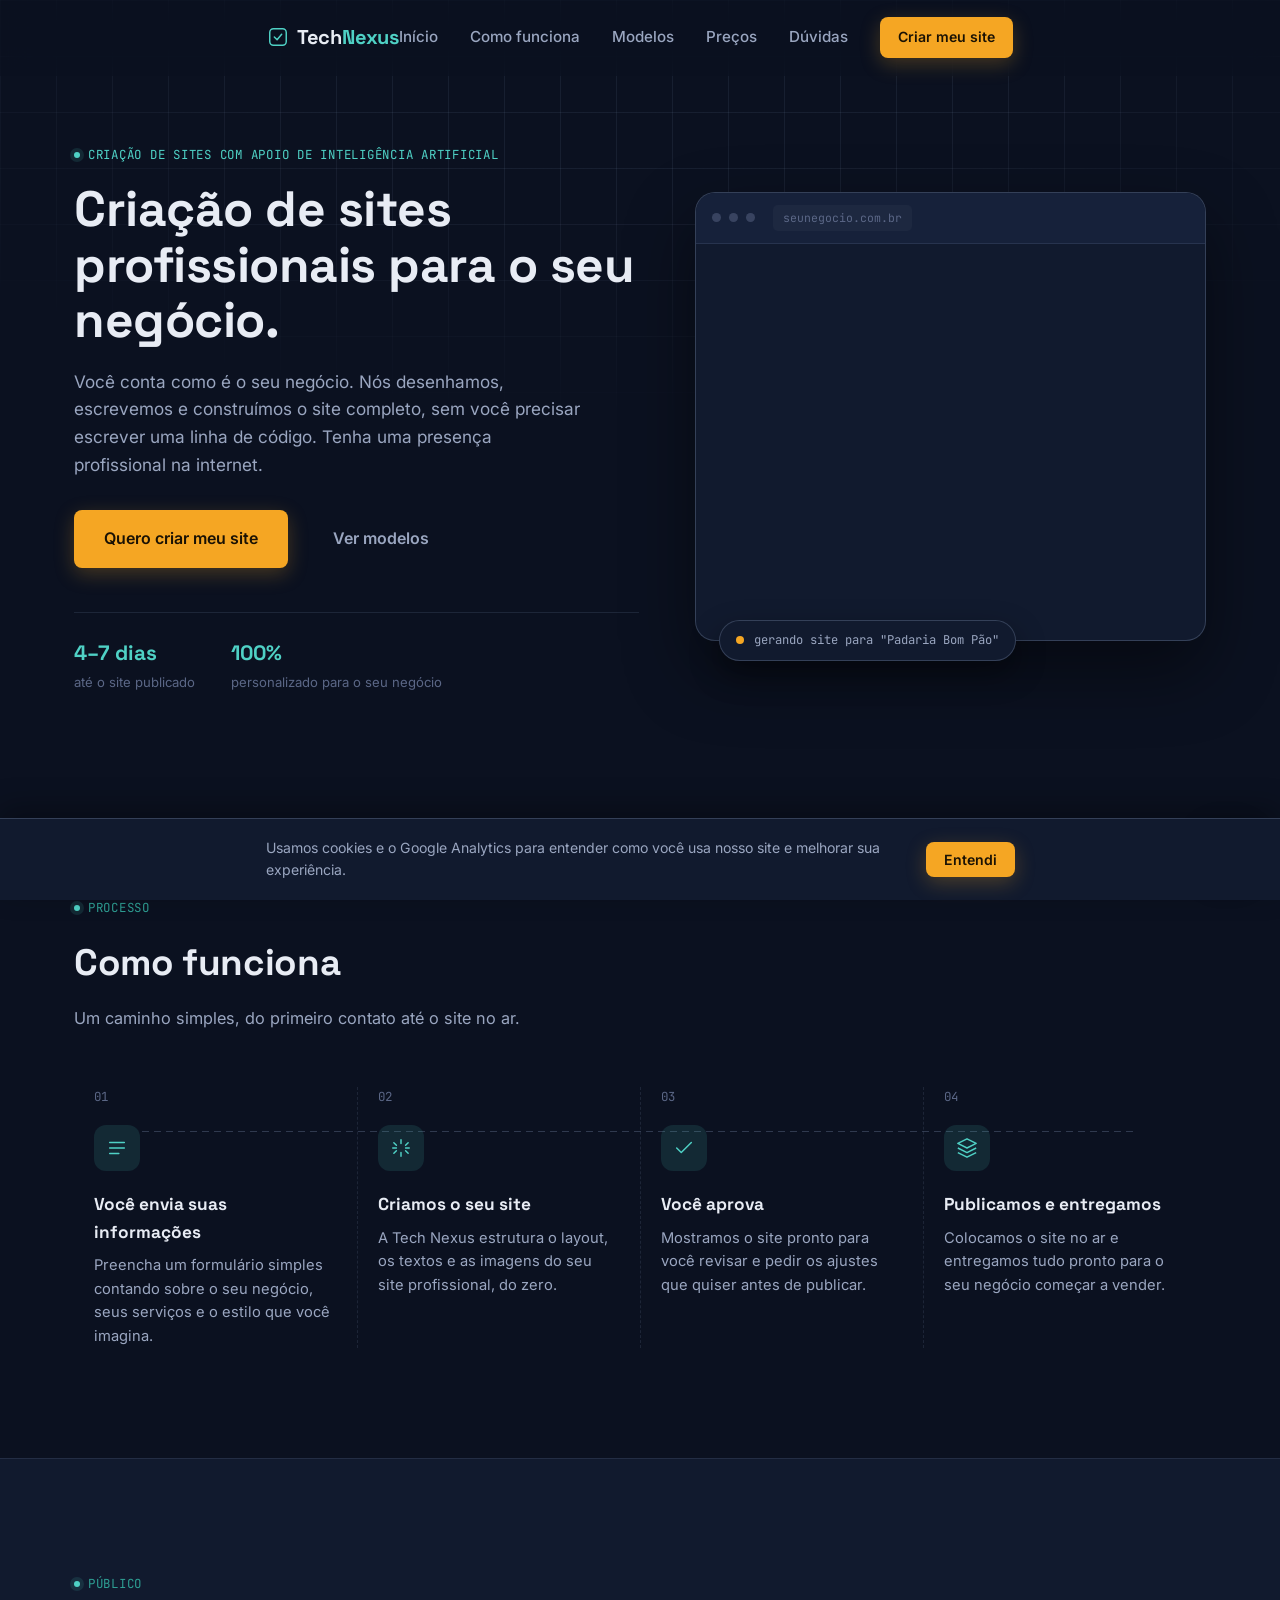
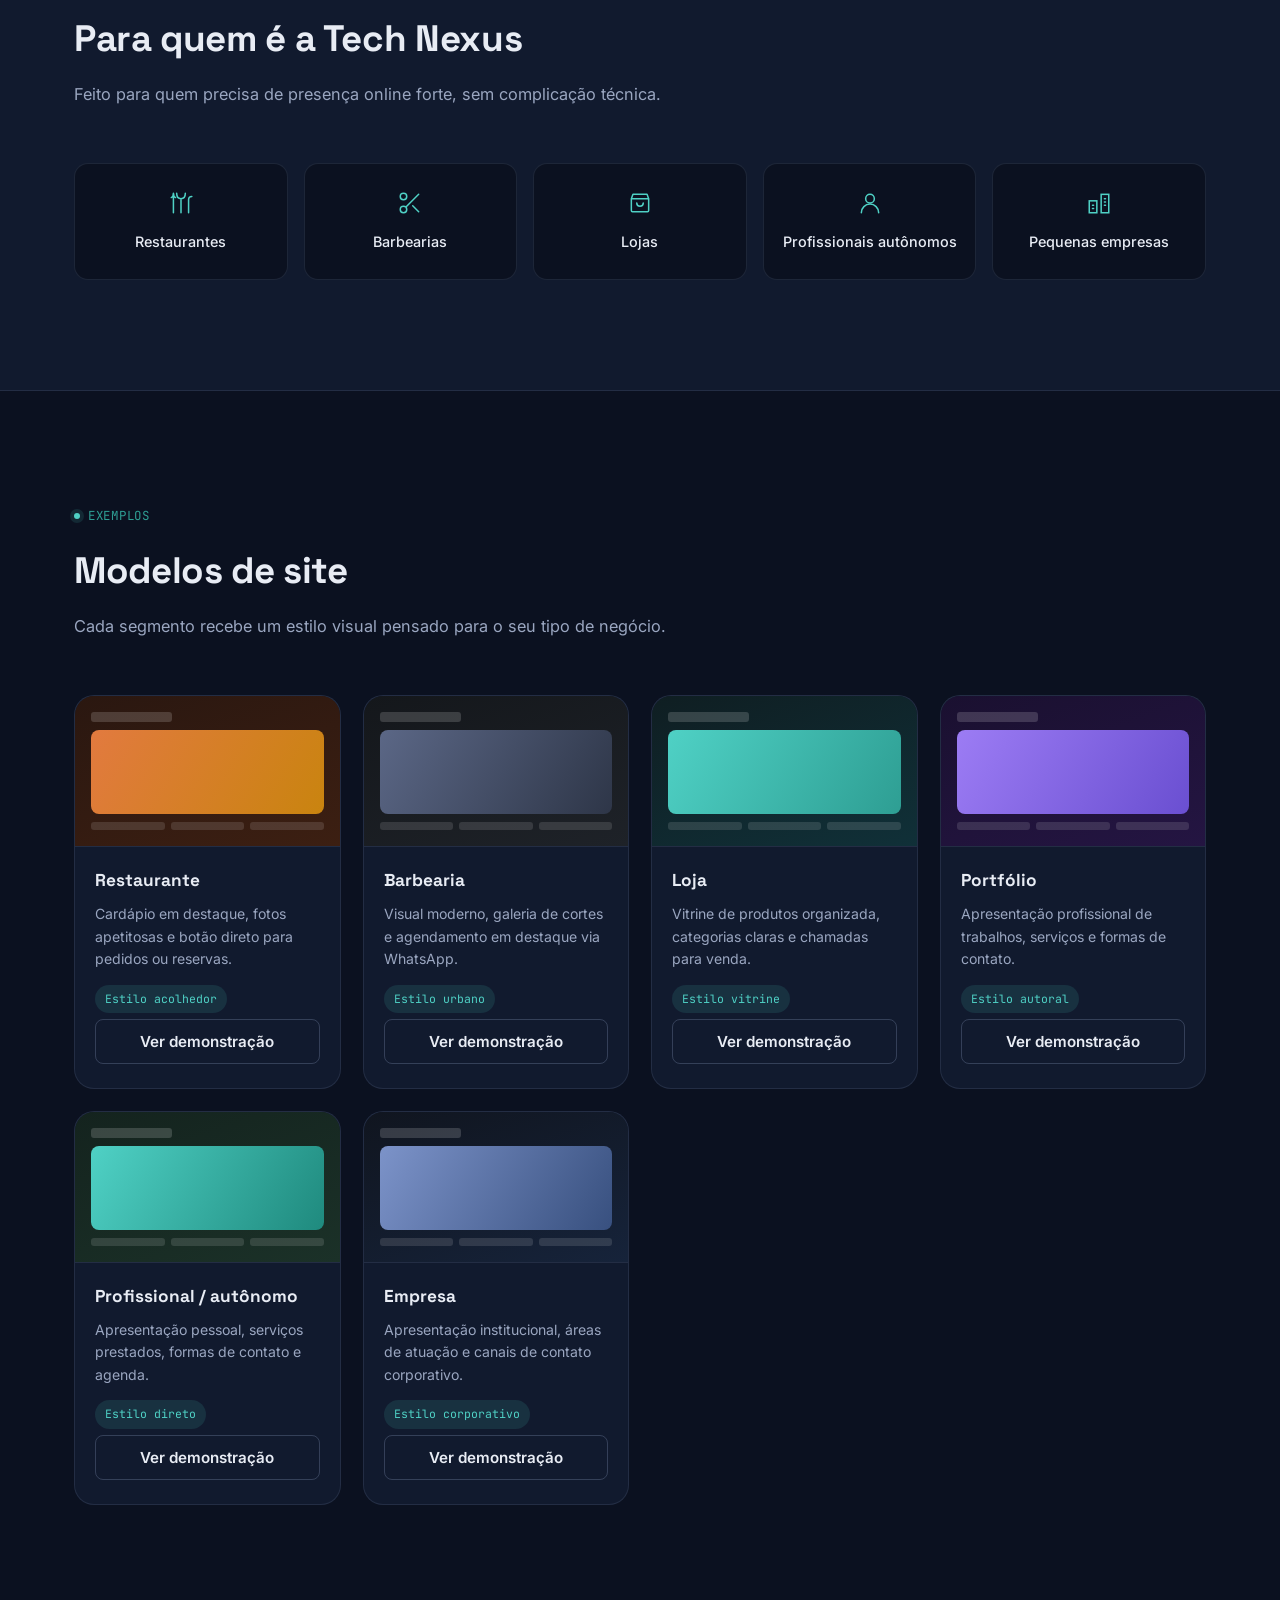
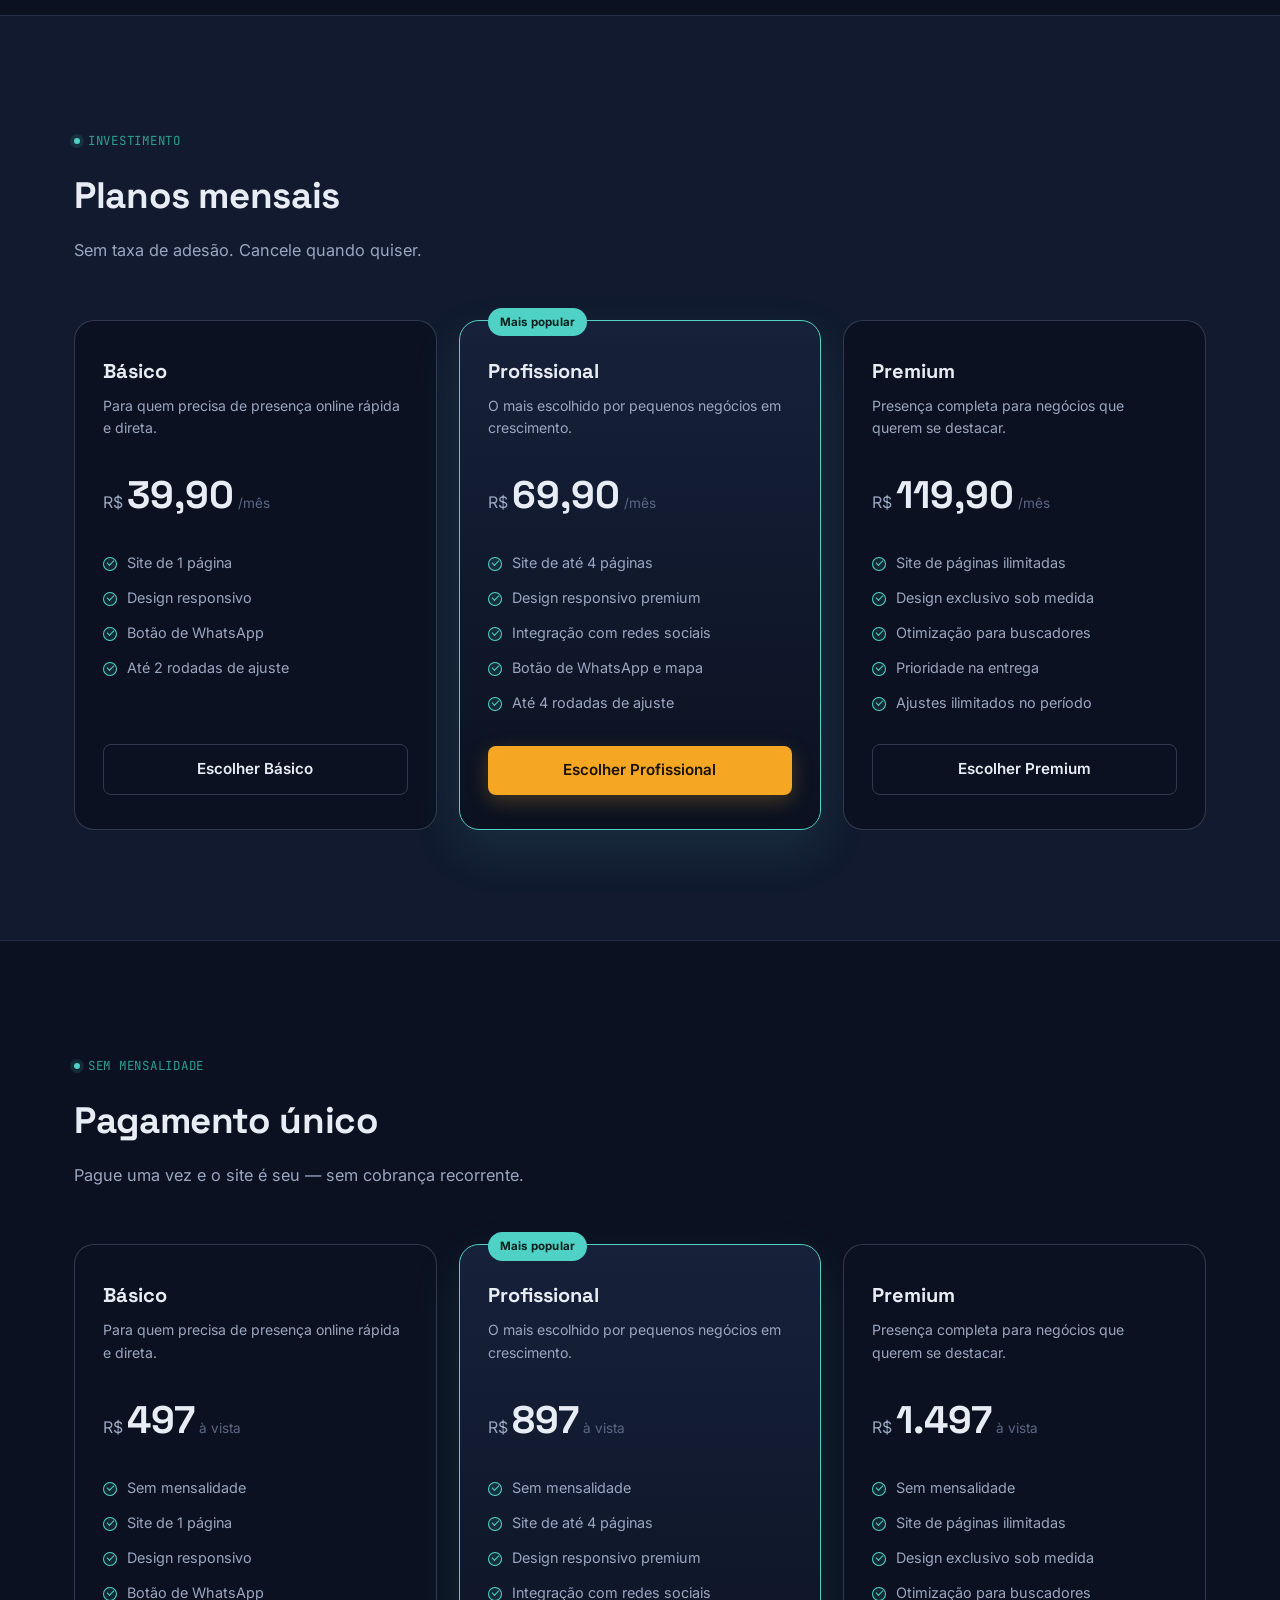
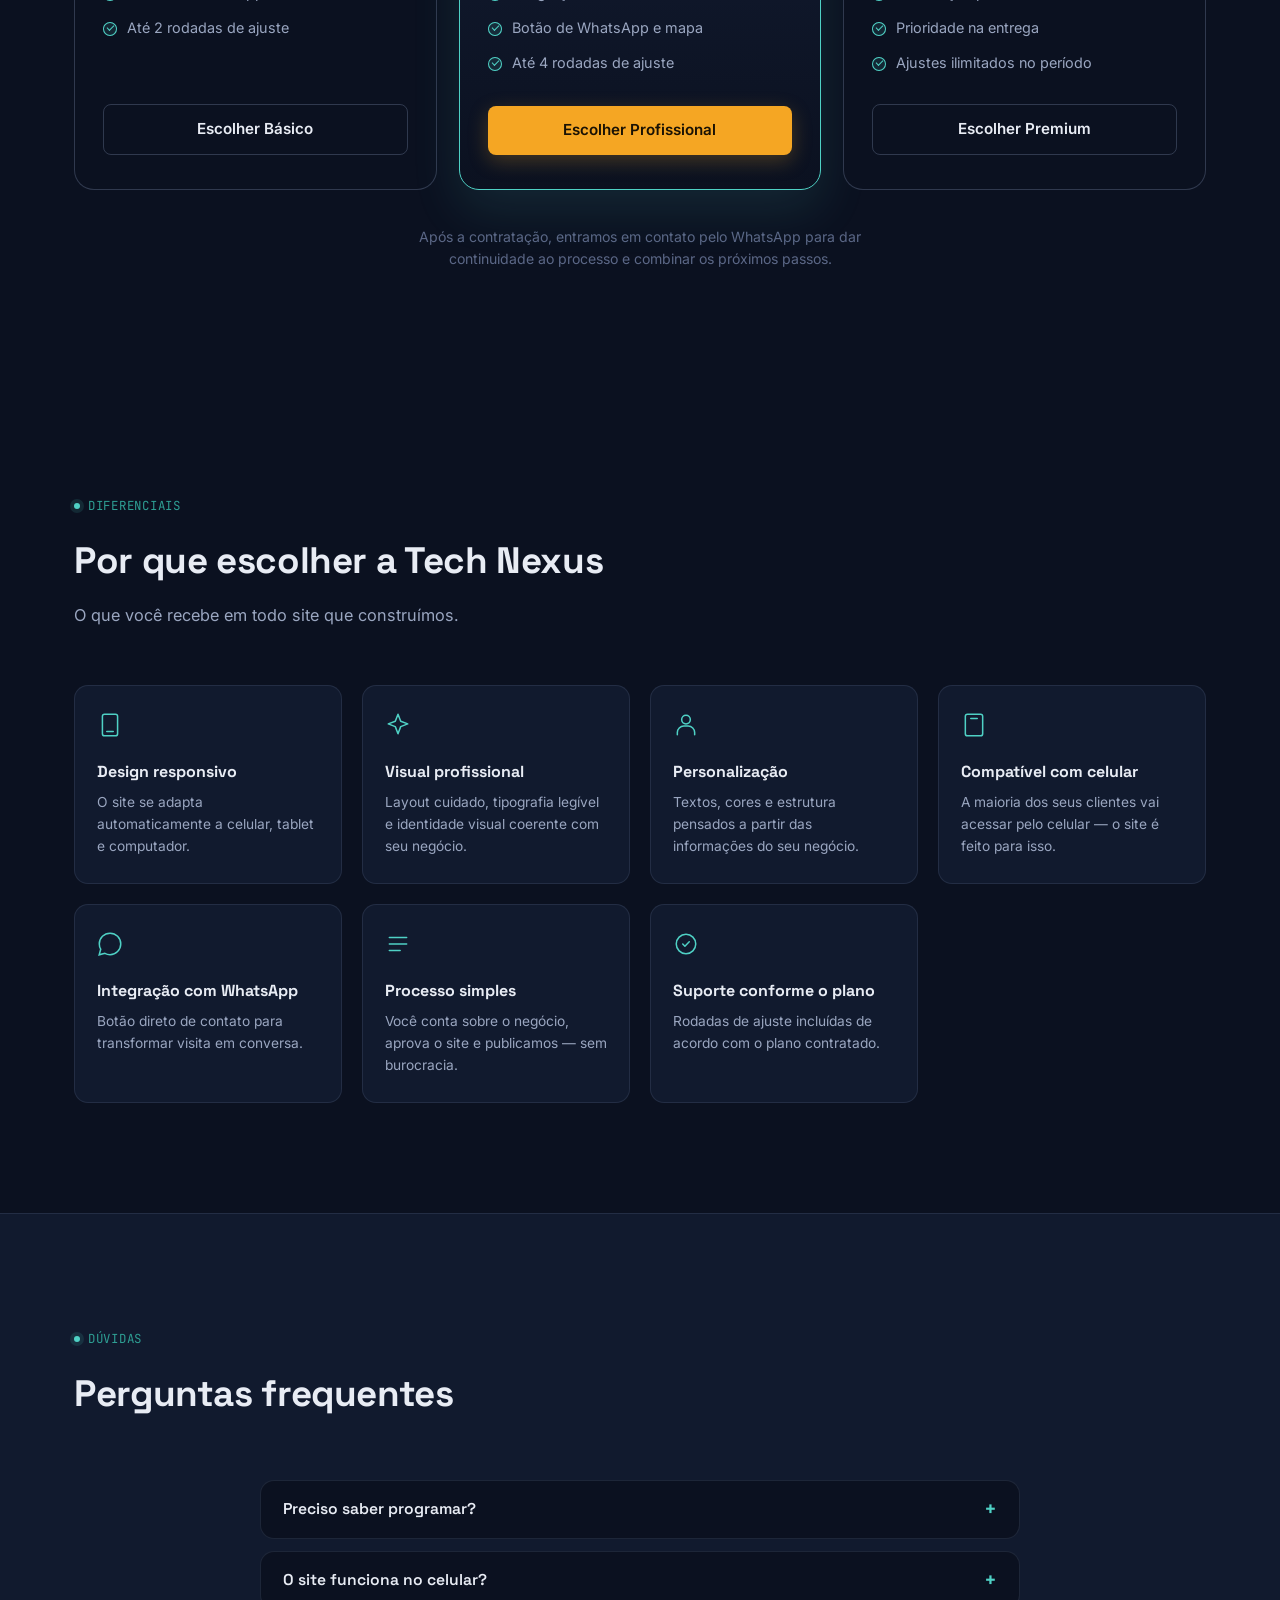
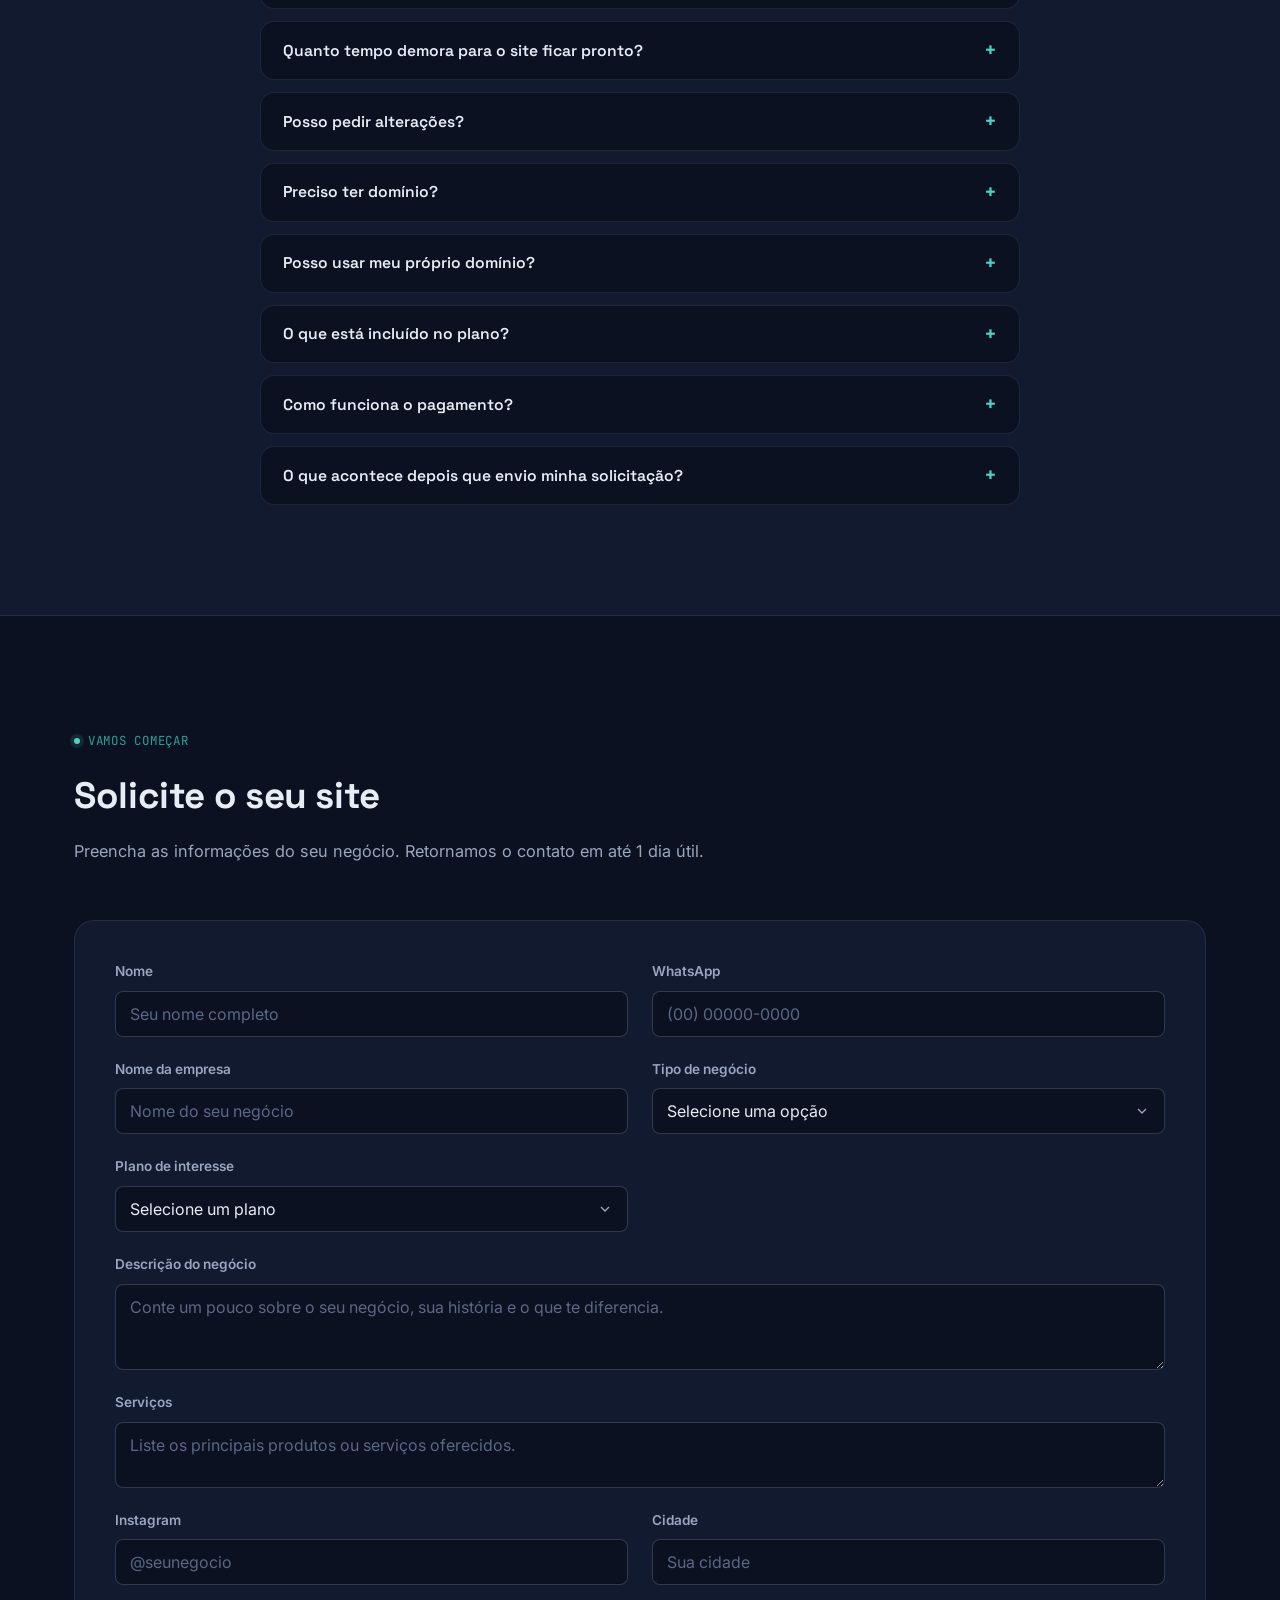
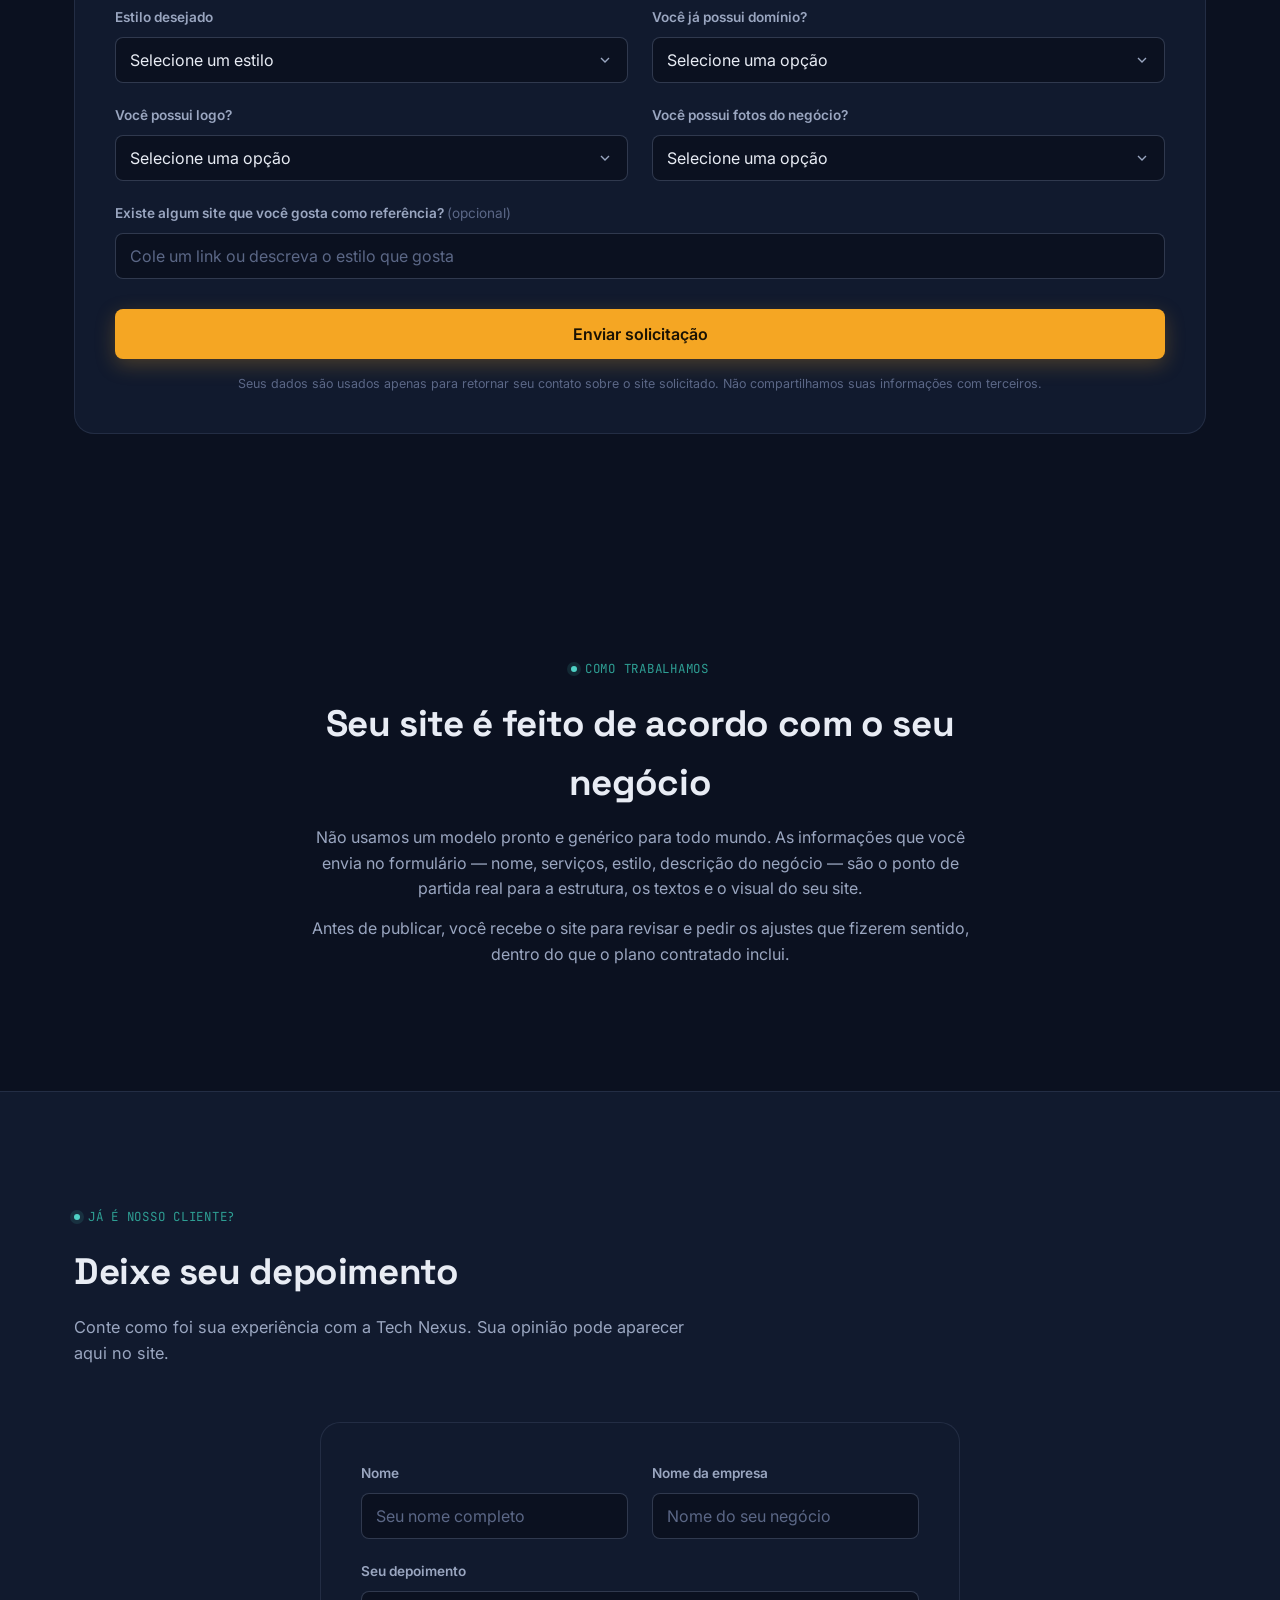
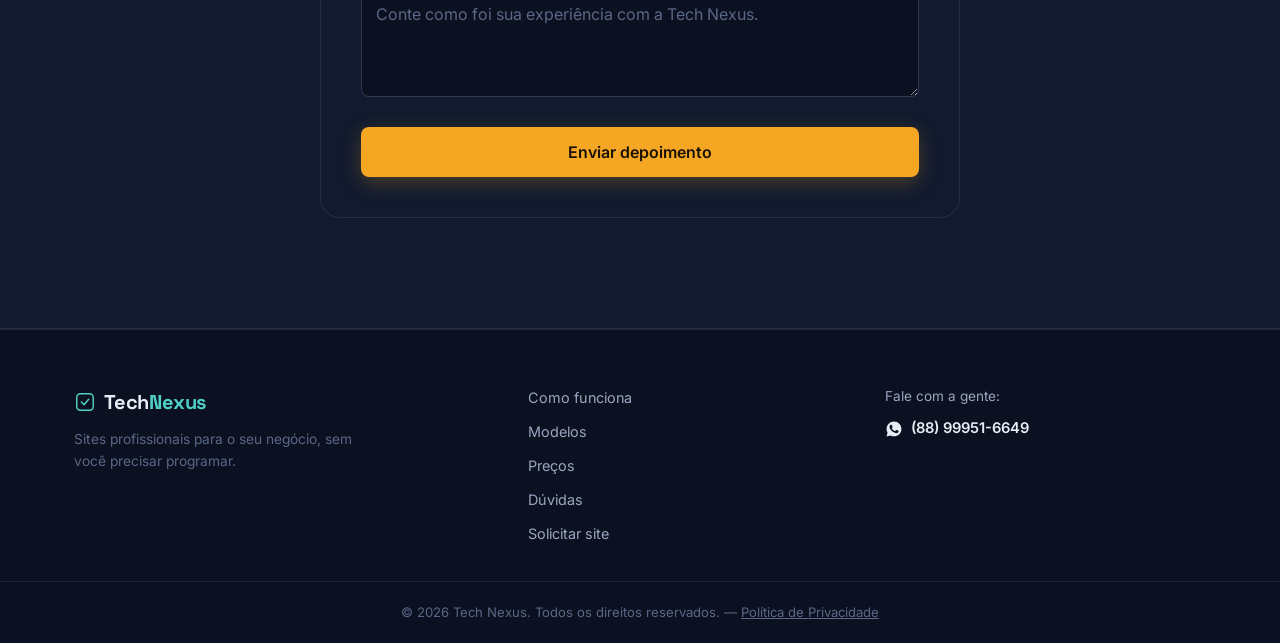
==== commit d7e38fe8: "Add files via upload" ====
--- a/index.html
+++ b/index.html
@@ -14,7 +14,7 @@
   <meta name="viewport" content="width=device-width, initial-scale=1.0" />
   <title>Tech Nexus — Criação de Sites Profissionais</title>
   <link rel="icon" type="image/png" href="favicon.png">
-  <meta name="description" content="A Tech Nexus cria sites profissionais para restaurantes, barbearias, lojas, profissionais autônomos e pequenas empresas. Você envia as informações, nós construímos o site — sem você precisar programar." />
+  <meta name="description" content="Crie um site profissional, moderno e responsivo para sua empresa com a Tech Nexus." />
 <!-- Open Graph: preview ao compartilhar o link -->
   <meta property="og:title" content="Tech Nexus — Criação de Sites Profissionais" />
   <meta property="og:description" content="A Tech Nexus cria sites profissionais para restaurantes, barbearias, lojas, profissionais autônomos e pequenas empresas. Você envia as informações, nós construímos o site." />
@@ -84,12 +84,12 @@
           <p class="eyebrow"><span class="eyebrow__dot"></span> criação de sites com apoio de inteligência artificial</p>
 
           <h1 class="hero__title">
-            O site profissional que o seu negócio precisa, sem você escrever uma linha de código.
+            Criação de sites profissionais para o seu negócio.
           </h1>
 
           <p class="hero__subtitle">
-            Você conta como é o seu negócio. Nós desenhamos, escrevemos e construímos o site completo —
-            pronto para publicar e para vender por você.
+            Você conta como é o seu negócio. Nós desenhamos, escrevemos e construímos o site completo,
+            sem você precisar escrever uma linha de código. Tenha uma presença profissional na internet.
           </p>
 
           <div class="hero__actions">
@@ -99,7 +99,7 @@
 
           <div class="hero__proof">
             <div class="hero__proof-item"><strong>4–7 dias</strong><span>até o site publicado</span></div>
-            <div class="hero__proof-item"><strong>100%</strong><span>feito sob medida</span></div>
+            <div class="hero__proof-item"><strong>100%</strong><span>personalizado para o seu negócio</span></div>
           </div>
         </div>
 
@@ -159,7 +159,7 @@
               <svg viewBox="0 0 24 24" fill="none"><path d="M12 3v4M12 17v4M4.2 6.2l2.8 2.8M17 15l2.8 2.8M3 12h4M17 12h4M4.2 17.8L7 15M17 9l2.8-2.8" stroke="currentColor" stroke-width="1.6" stroke-linecap="round"/></svg>
             </div>
             <h3 class="steps__title">Criamos o seu site</h3>
-            <p class="steps__text">Nossa equipe estrutura o layout, os textos e as imagens do seu site profissional, do zero.</p>
+            <p class="steps__text">A Tech Nexus estrutura o layout, os textos e as imagens do seu site profissional, do zero.</p>
           </li>
 
           <li class="steps__item" data-reveal>
@@ -240,7 +240,7 @@
               <h3>Restaurante</h3>
               <p>Cardápio em destaque, fotos apetitosas e botão direto para pedidos ou reservas.</p>
               <span class="model-card__tag">Estilo acolhedor</span>
-              <button type="button" class="btn btn--outline btn--block model-card__cta" data-model="restaurante" aria-haspopup="dialog">Ver exemplo</button>
+              <button type="button" class="btn btn--outline btn--block model-card__cta" data-model="restaurante" aria-haspopup="dialog">Ver demonstração</button>
             </div>
           </article>
 
@@ -256,7 +256,7 @@
               <h3>Barbearia</h3>
               <p>Visual moderno, galeria de cortes e agendamento em destaque via WhatsApp.</p>
               <span class="model-card__tag">Estilo urbano</span>
-              <button type="button" class="btn btn--outline btn--block model-card__cta" data-model="barbearia" aria-haspopup="dialog">Ver exemplo</button>
+              <button type="button" class="btn btn--outline btn--block model-card__cta" data-model="barbearia" aria-haspopup="dialog">Ver demonstração</button>
             </div>
           </article>
 
@@ -272,7 +272,7 @@
               <h3>Loja</h3>
               <p>Vitrine de produtos organizada, categorias claras e chamadas para venda.</p>
               <span class="model-card__tag">Estilo vitrine</span>
-              <button type="button" class="btn btn--outline btn--block model-card__cta" data-model="loja" aria-haspopup="dialog">Ver exemplo</button>
+              <button type="button" class="btn btn--outline btn--block model-card__cta" data-model="loja" aria-haspopup="dialog">Ver demonstração</button>
             </div>
           </article>
 
@@ -288,7 +288,7 @@
               <h3>Portfólio</h3>
               <p>Apresentação profissional de trabalhos, serviços e formas de contato.</p>
               <span class="model-card__tag">Estilo autoral</span>
-              <button type="button" class="btn btn--outline btn--block model-card__cta" data-model="portfolio" aria-haspopup="dialog">Ver exemplo</button>
+              <button type="button" class="btn btn--outline btn--block model-card__cta" data-model="portfolio" aria-haspopup="dialog">Ver demonstração</button>
             </div>
           </article>
 
@@ -304,7 +304,7 @@
               <h3>Profissional / autônomo</h3>
               <p>Apresentação pessoal, serviços prestados, formas de contato e agenda.</p>
               <span class="model-card__tag">Estilo direto</span>
-              <button type="button" class="btn btn--outline btn--block model-card__cta" data-model="profissional" aria-haspopup="dialog">Ver exemplo</button>
+              <button type="button" class="btn btn--outline btn--block model-card__cta" data-model="profissional" aria-haspopup="dialog">Ver demonstração</button>
             </div>
           </article>
 
@@ -320,7 +320,7 @@
               <h3>Empresa</h3>
               <p>Apresentação institucional, áreas de atuação e canais de contato corporativo.</p>
               <span class="model-card__tag">Estilo corporativo</span>
-              <button type="button" class="btn btn--outline btn--block model-card__cta" data-model="empresa" aria-haspopup="dialog">Ver exemplo</button>
+              <button type="button" class="btn btn--outline btn--block model-card__cta" data-model="empresa" aria-haspopup="dialog">Ver demonstração</button>
             </div>
           </article>
 
@@ -561,7 +561,7 @@
           </div>
           <div class="faq-item">
             <button type="button" class="faq-item__question" aria-expanded="false">
-              Vocês criam o site para celular?
+              O site funciona no celular?
               <span class="faq-item__icon" aria-hidden="true">+</span>
             </button>
             <div class="faq-item__answer"><p>Sim. Todo site que criamos é responsivo e funciona bem tanto no celular quanto no computador.</p></div>
@@ -596,6 +596,13 @@
           </div>
           <div class="faq-item">
             <button type="button" class="faq-item__question" aria-expanded="false">
+              O que está incluído no plano?
+              <span class="faq-item__icon" aria-hidden="true">+</span>
+            </button>
+            <div class="faq-item__answer"><p>Cada plano tem um número de páginas, rodadas de ajuste e recursos diferentes — os detalhes de cada um estão listados na seção de preços, logo acima.</p></div>
+          </div>
+          <div class="faq-item">
+            <button type="button" class="faq-item__question" aria-expanded="false">
               Como funciona o pagamento?
               <span class="faq-item__icon" aria-hidden="true">+</span>
             </button>
@@ -606,7 +613,7 @@
               O que acontece depois que envio minha solicitação?
               <span class="faq-item__icon" aria-hidden="true">+</span>
             </button>
-            <div class="faq-item__answer"><p>Nossa equipe analisa as informações enviadas e retorna o contato em até 1 dia útil para dar continuidade ao processo.</p></div>
+            <div class="faq-item__answer"><p>A Tech Nexus analisa as informações enviadas e retorna o contato em até 1 dia útil para dar continuidade ao processo.</p></div>
           </div>
         </div>
       </div>
@@ -718,7 +725,7 @@
             </div>
 
             <div class="field">
-              <label for="possuiLogo">Você possui logo/imagens do negócio?</label>
+              <label for="possuiLogo">Você possui logo?</label>
               <select id="possuiLogo" name="possuiLogo" required>
                 <option value="" disabled selected>Selecione uma opção</option>
                 <option value="Sim">Sim</option>
@@ -727,6 +734,21 @@
               <span class="field__error">Selecione uma opção.</span>
             </div>
 
+            <div class="field">
+              <label for="possuiFotos">Você possui fotos do negócio?</label>
+              <select id="possuiFotos" name="possuiFotos" required>
+                <option value="" disabled selected>Selecione uma opção</option>
+                <option value="Sim">Sim</option>
+                <option value="Não">Não</option>
+              </select>
+              <span class="field__error">Selecione uma opção.</span>
+            </div>
+
+            <div class="field field--full">
+              <label for="siteReferencia">Existe algum site que você gosta como referência? <span class="field__optional">(opcional)</span></label>
+              <input type="text" id="siteReferencia" name="siteReferencia" placeholder="Cole um link ou descreva o estilo que gosta">
+            </div>
+
           </div>
 
           <button type="submit" class="btn btn--primary btn--large btn--block">
@@ -737,7 +759,7 @@
 
         <div class="form-message form-message--success" id="successMessage">
           <h3>Solicitação enviada com sucesso!</h3>
-          <p>Recebemos as informações do seu negócio. Nossa equipe vai analisar e retornar o contato em até 1 dia útil.</p>
+          <p>Recebemos as informações do seu negócio. Vamos analisar e retornar o contato em até 1 dia útil.</p>
           <button type="button" class="btn btn--outline" id="newRequestBtn">Enviar outra solicitação</button>
         </div>
 
--- a/style.css
+++ b/style.css
@@ -739,6 +739,12 @@
   font-weight: 600;
   color: var(--text-muted);
 }
+.field__optional {
+  font-weight: 400;
+  color: var(--text-dim);
+  text-transform: none;
+  letter-spacing: normal;
+}
 
 .field input,
 .field select,
@@ -775,4 +781,519 @@
   font-size: 0.78rem;
   color: #FF8A80;
 }
-.field.has-error inpu
+.field.has-error input,
+.field.has-error select,
+.field.has-error textarea {
+  border-color: #FF8A80;
+}
+.form-message {
+  display: none;
+}
+.form-message.is-visible {
+  display: block;
+}
+.form-message--success {
+  background: var(--teal-soft);
+  border: 1px solid var(--teal);
+  color: var(--text);
+  text-align: center;
+}
+.form-message--success h3 {
+  font-family: var(--font-display);
+  font-size: 1.2rem;
+  margin-bottom: 8px;
+  color: var(--teal);
+}
+.form-message--success p {
+  color: var(--text-muted);
+  margin-bottom: 20px;
+}
+
+.footer {
+  border-top: 1px solid var(--border);
+  padding: 56px 0 0;
+}
+.footer__inner {
+  display: grid;
+  grid-template-columns: 1.3fr 1fr 1fr;
+  gap: 36px;
+  padding-bottom: 36px;
+}
+.logo--footer { margin-bottom: 10px; }
+.footer__tagline {
+  color: var(--text-dim);
+  font-size: 0.86rem;
+  max-width: 32ch;
+}
+.footer__links {
+  display: flex;
+  flex-direction: column;
+  gap: 11px;
+}
+.footer__links a {
+  color: var(--text-muted);
+  font-size: 0.9rem;
+  transition: color 0.2s ease;
+}
+.footer__links a:hover { color: var(--teal); }
+.footer__contact p {
+  color: var(--text-muted);
+  font-size: 0.85rem;
+  margin-bottom: 10px;
+}
+.footer__contact-link {
+  display: inline-flex;
+  align-items: center;
+  gap: 8px;
+  color: var(--text);
+  font-size: 0.92rem;
+  font-weight: 600;
+  transition: color 0.2s ease;
+}
+.footer__contact-link:hover { color: var(--teal); }
+.footer__bottom {
+  border-top: 1px solid var(--border);
+  padding: 20px 24px;
+  text-align: center;
+}
+.footer__text {
+  font-size: 0.82rem;
+  color: var(--text-dim);
+}
+.footer__text a {
+  color: inherit;
+  text-decoration: underline;
+}
+
+/* ==========================================================================
+   NOTA DE PREÇOS
+   ========================================================================== */
+.pricing-note {
+  text-align: center;
+  color: var(--text-dim);
+  font-size: 0.88rem;
+  margin-top: 36px;
+  max-width: 52ch;
+  margin-left: auto;
+  margin-right: auto;
+}
+
+/* ==========================================================================
+   POR QUE ESCOLHER
+   ========================================================================== */
+.why-us {
+  display: grid;
+  grid-template-columns: repeat(4, 1fr);
+  gap: 20px;
+}
+.why-us__card {
+  background: var(--bg-panel);
+  border: 1px solid var(--border);
+  border-radius: var(--radius-md);
+  padding: 26px 22px;
+  transition: transform 0.25s ease, border-color 0.25s ease;
+}
+.why-us__card:hover {
+  transform: translateY(-4px);
+  border-color: var(--teal);
+}
+.why-us__card svg {
+  width: 26px;
+  height: 26px;
+  color: var(--teal);
+  margin-bottom: 14px;
+}
+.why-us__card h3 {
+  font-family: var(--font-display);
+  font-size: 1rem;
+  margin-bottom: 6px;
+}
+.why-us__card p {
+  font-size: 0.86rem;
+  color: var(--text-muted);
+}
+
+/* ==========================================================================
+   FAQ
+   ========================================================================== */
+.faq-list {
+  max-width: 760px;
+  margin: 0 auto;
+  display: flex;
+  flex-direction: column;
+  gap: 12px;
+}
+.faq-item {
+  background: var(--bg);
+  border: 1px solid var(--border);
+  border-radius: var(--radius-md);
+  overflow: hidden;
+}
+.faq-item__question {
+  width: 100%;
+  display: flex;
+  align-items: center;
+  justify-content: space-between;
+  gap: 16px;
+  padding: 18px 22px;
+  font-family: var(--font-display);
+  font-weight: 600;
+  font-size: 0.98rem;
+  text-align: left;
+  color: var(--text);
+}
+.faq-item__icon {
+  font-size: 1.3rem;
+  line-height: 1;
+  color: var(--teal);
+  flex-shrink: 0;
+  transition: transform 0.25s ease;
+}
+.faq-item.is-open .faq-item__icon { transform: rotate(45deg); }
+.faq-item__answer {
+  max-height: 0;
+  overflow: hidden;
+  transition: max-height 0.3s ease;
+}
+.faq-item__answer p {
+  padding: 0 22px 20px;
+  color: var(--text-muted);
+  font-size: 0.92rem;
+}
+
+/* ==========================================================================
+   CONFIANÇA
+   ========================================================================== */
+.confianca__inner {
+  max-width: 720px;
+  text-align: center;
+}
+.confianca__text {
+  color: var(--text-muted);
+  font-size: 1rem;
+  margin-bottom: 14px;
+}
+
+/* ==========================================================================
+   MODELOS: botão "Ver exemplo" + MODAL
+   ========================================================================== */
+.model-card__cta { margin-top: 6px; }
+
+.model-card--profissional .model-card__preview { background: linear-gradient(160deg, #14231E, #1B3128); }
+.model-card--profissional .model-card__hero { background: linear-gradient(120deg, #4FD1C5, #1F8A7E); }
+
+.model-card--empresa .model-card__preview { background: linear-gradient(160deg, #10151F, #16233A); }
+.model-card--empresa .model-card__hero { background: linear-gradient(120deg, #7C93C9, #38507F); }
+
+.model-modal {
+  position: fixed;
+  inset: 0;
+  z-index: 200;
+  display: none;
+  align-items: center;
+  justify-content: center;
+  padding: 24px;
+}
+.model-modal.is-open { display: flex; }
+.model-modal__overlay {
+  position: absolute;
+  inset: 0;
+  background: rgba(6, 10, 20, 0.75);
+  backdrop-filter: blur(4px);
+}
+.model-modal__panel {
+  position: relative;
+  z-index: 1;
+  background: var(--bg-panel);
+  border: 1px solid var(--border-strong);
+  border-radius: var(--radius-lg);
+  max-width: 560px;
+  width: 100%;
+  max-height: 88vh;
+  overflow-y: auto;
+  box-shadow: 0 40px 90px rgba(0,0,0,0.5);
+}
+.model-modal__close {
+  position: absolute;
+  top: 14px;
+  right: 14px;
+  width: 38px;
+  height: 38px;
+  border-radius: 50%;
+  background: rgba(255,255,255,0.06);
+  color: var(--text);
+  font-size: 1.6rem;
+  line-height: 1;
+  display: flex;
+  align-items: center;
+  justify-content: center;
+  z-index: 2;
+}
+.model-modal__preview {
+  padding: 22px;
+  display: flex;
+  flex-direction: column;
+  gap: 10px;
+  border-bottom: 1px solid var(--border);
+}
+.model-modal__body {
+  padding: 26px 28px 30px;
+}
+.model-modal__body h3 {
+  font-family: var(--font-display);
+  font-size: 1.3rem;
+  margin: 10px 0 10px;
+}
+.model-modal__body p {
+  color: var(--text-muted);
+  font-size: 0.95rem;
+  margin-bottom: 18px;
+}
+.model-modal__list {
+  list-style: none;
+  margin-bottom: 24px;
+  display: flex;
+  flex-direction: column;
+  gap: 8px;
+}
+.model-modal__list li {
+  font-size: 0.9rem;
+  color: var(--text-muted);
+  padding-left: 22px;
+  position: relative;
+}
+.model-modal__list li::before {
+  content: "";
+  position: absolute;
+  left: 0; top: 7px;
+  width: 6px; height: 6px;
+  border-radius: 50%;
+  background: var(--teal);
+}
+
+/* ==========================================================================
+   ESTADO DE CARREGAMENTO DO BOTÃO
+   ========================================================================== */
+.btn.is-loading {
+  opacity: 0.7;
+  pointer-events: none;
+}
+/* ==========================================================================
+   RESPONSIVIDADE — TELAS MENORES (TABLET E CELULAR)
+   ========================================================================== */
+
+@media (max-width: 900px) {
+
+  .nav {
+    position: fixed;
+    top: var(--header-h);
+    left: 0;
+    right: 0;
+    flex-direction: column;
+    align-items: flex-start;
+    gap: 0;
+    background: var(--bg-panel);
+    border-bottom: 1px solid var(--border);
+    padding: 12px 24px 24px;
+    transform: translateY(-12px);
+    opacity: 0;
+    pointer-events: none;
+    transition: transform 0.25s ease, opacity 0.25s ease;
+  }
+  .nav.is-open {
+    transform: translateY(0);
+    opacity: 1;
+    pointer-events: auto;
+  }
+  .nav__link {
+    width: 100%;
+    padding: 14px 0;
+    border-bottom: 1px solid var(--border);
+  }
+  .nav .btn {
+    margin-top: 14px;
+    width: 100%;
+  }
+  .nav-toggle {
+    display: flex;
+  }
+
+  .hero__inner {
+    grid-template-columns: 1fr;
+    gap: 40px;
+  }
+  .hero__demo {
+    order: 2;
+  }
+  .ai-badge {
+    left: 16px;
+    font-size: 0.7rem;
+  }
+
+  .steps {
+    grid-template-columns: 1fr;
+    gap: 36px;
+  }
+  .steps::before { display: none; }
+  .steps__item {
+    border-left: none;
+    padding: 0;
+  }
+
+  .audience {
+    grid-template-columns: repeat(2, 1fr);
+  }
+
+  .models {
+    grid-template-columns: repeat(2, 1fr);
+  }
+
+  .plans {
+    grid-template-columns: 1fr;
+  }
+
+  .form-grid {
+    grid-template-columns: 1fr;
+  }
+  .request-form {
+    padding: 24px;
+     max-width: 90%;
+  margin: 0 auto;
+  }
+
+  .section {
+    padding: 70px 0;
+  }
+}
+
+@media (max-width: 560px) {
+  .audience {
+    grid-template-columns: 1fr;
+  }
+  .models {
+    grid-template-columns: 1fr;
+  }
+  .hero__proof {
+    gap: 24px;
+  }
+}
+/* ==========================================================================
+   Aviso de privacidade do formulário
+   ========================================================================== */
+.form-privacy {
+  margin-top: 16px;
+  font-size: 0.78rem;
+  color: var(--text-dim);
+  text-align: center;
+  line-height: 1.5;
+}
+.whatsapp-float {
+  position: fixed;
+  bottom: 24px;
+  right: 24px;
+  width: 58px;
+  height: 58px;
+  background: #25D366;
+  color: #fff;
+  border-radius: 50%;
+  display: flex;
+  align-items: center;
+  justify-content: center;
+  box-shadow: 0 8px 24px rgba(0, 0, 0, 0.35);
+  z-index: 90;
+  transition: transform 0.2s ease, box-shadow 0.2s ease;
+}
+.whatsapp-float:hover {
+  transform: scale(1.08);
+  box-shadow: 0 10px 28px rgba(0, 0, 0, 0.45);
+}
+
+@media (max-width: 560px) {
+  .whatsapp-float {
+    width: 52px;
+    height: 52px;
+    bottom: 16px;
+    right: 16px;
+  }
+}
+.testimonial-form {
+  max-width: 640px;
+  margin: 0 auto;
+}
+/* ==========================================================================
+   Aviso de cookies
+   ========================================================================== */
+.cookie-banner {
+  position: fixed;
+  bottom: 0;
+  left: 0;
+  right: 0;
+  background: var(--bg-panel);
+  border-top: 1px solid var(--border-strong);
+  padding: 18px 24px;
+  display: none;
+  align-items: center;
+  justify-content: center;
+  gap: 20px;
+  flex-wrap: wrap;
+  z-index: 95;
+  box-shadow: 0 -10px 30px rgba(0,0,0,0.3);
+}
+.cookie-banner.is-visible {
+  display: flex;
+}
+.cookie-banner p {
+  color: var(--text-muted);
+  font-size: 0.88rem;
+  max-width: 640px;
+  margin: 0;
+}
+
+@media (max-width: 560px) {
+  .cookie-banner {
+    flex-direction: column;
+    text-align: center;
+    padding: 16px 20px;
+  }
+}
+
+/* ==========================================================================
+   RESPONSIVIDADE — Rodapé, Por que escolher, FAQ, Confiança, Modal
+   ========================================================================== */
+@media (max-width: 900px) {
+  .footer__inner {
+    grid-template-columns: 1fr;
+    gap: 28px;
+  }
+  .why-us {
+    grid-template-columns: repeat(2, 1fr);
+  }
+  .model-modal__panel {
+    max-width: 100%;
+  }
+}
+
+@media (max-width: 560px) {
+  .why-us {
+    grid-template-columns: 1fr;
+  }
+  .faq-item__question {
+    font-size: 0.92rem;
+    padding: 15px 18px;
+  }
+  .faq-item__answer p {
+    padding: 0 18px 16px;
+  }
+  .confianca__text {
+    font-size: 0.94rem;
+  }
+  .model-modal {
+    padding: 14px;
+  }
+  .model-modal__body {
+    padding: 20px 20px 24px;
+  }
+  .pricing-note {
+    padding: 0 12px;
+  }
+}
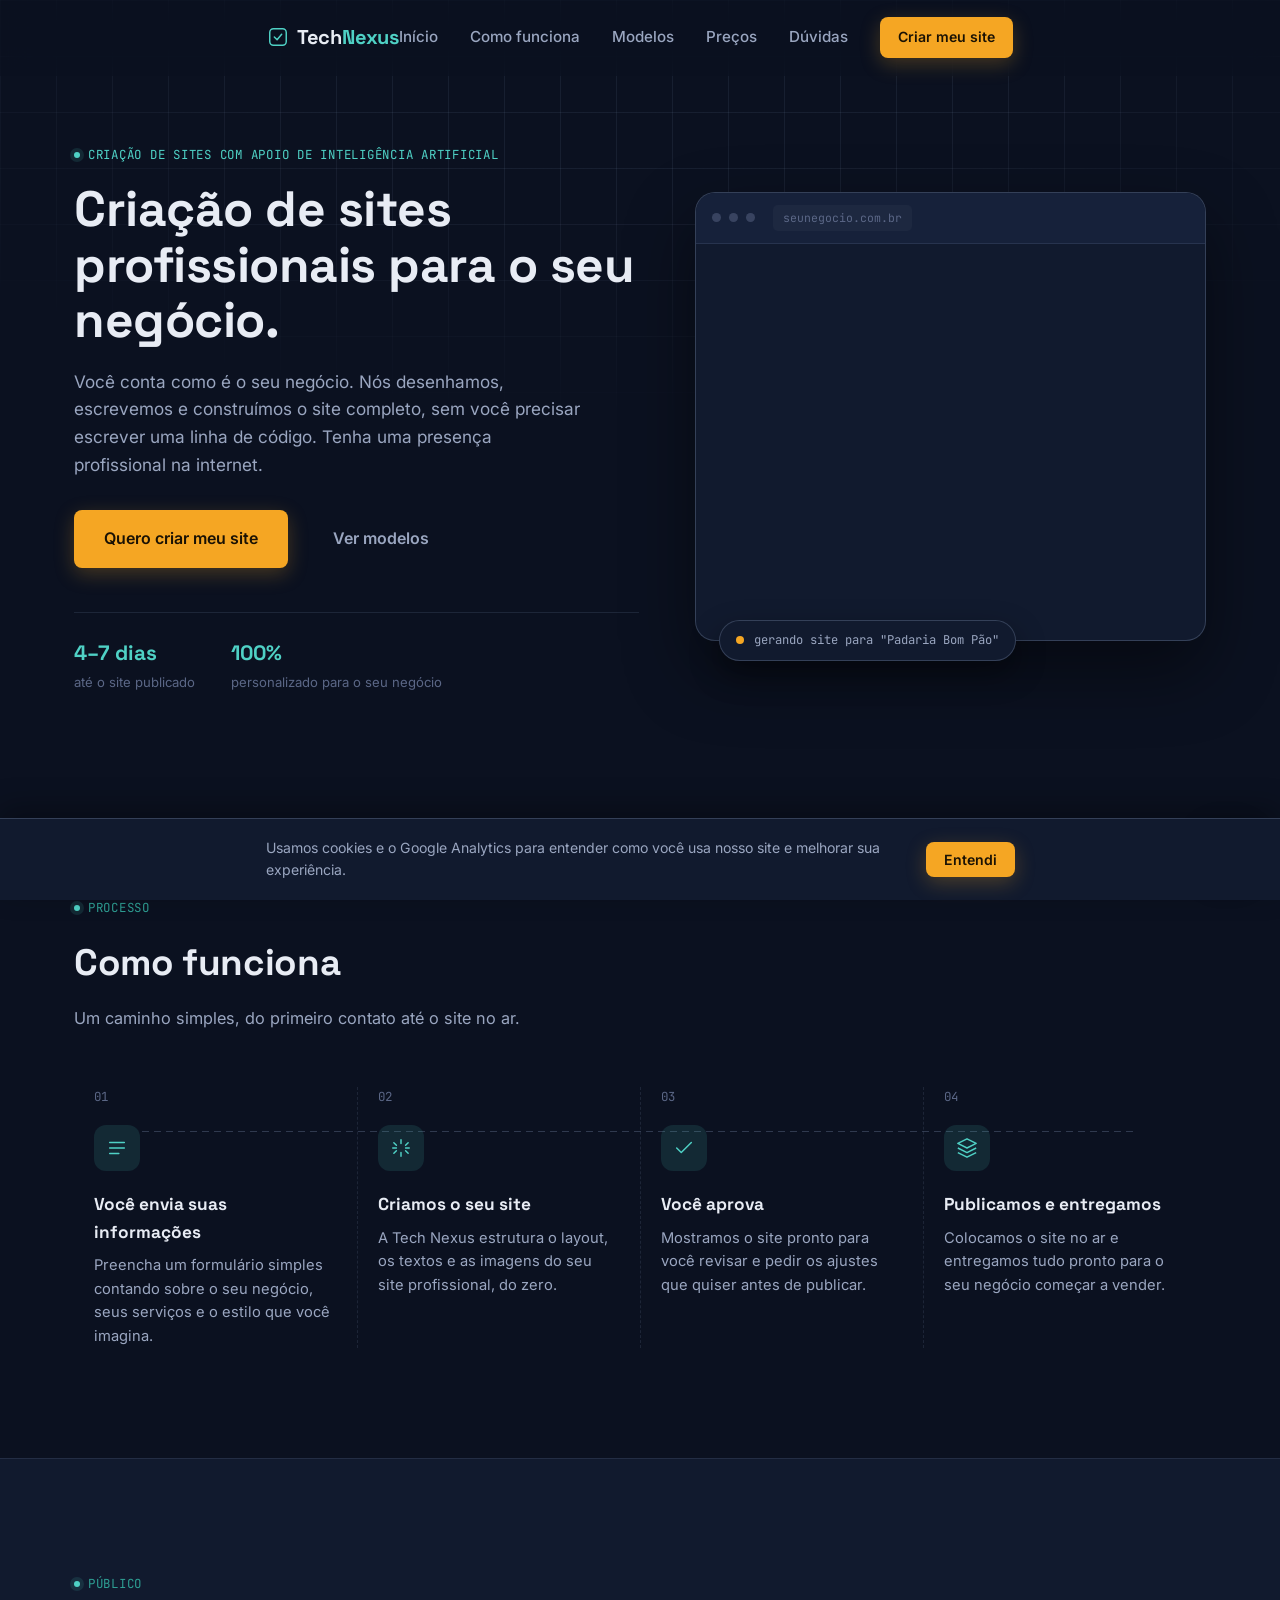
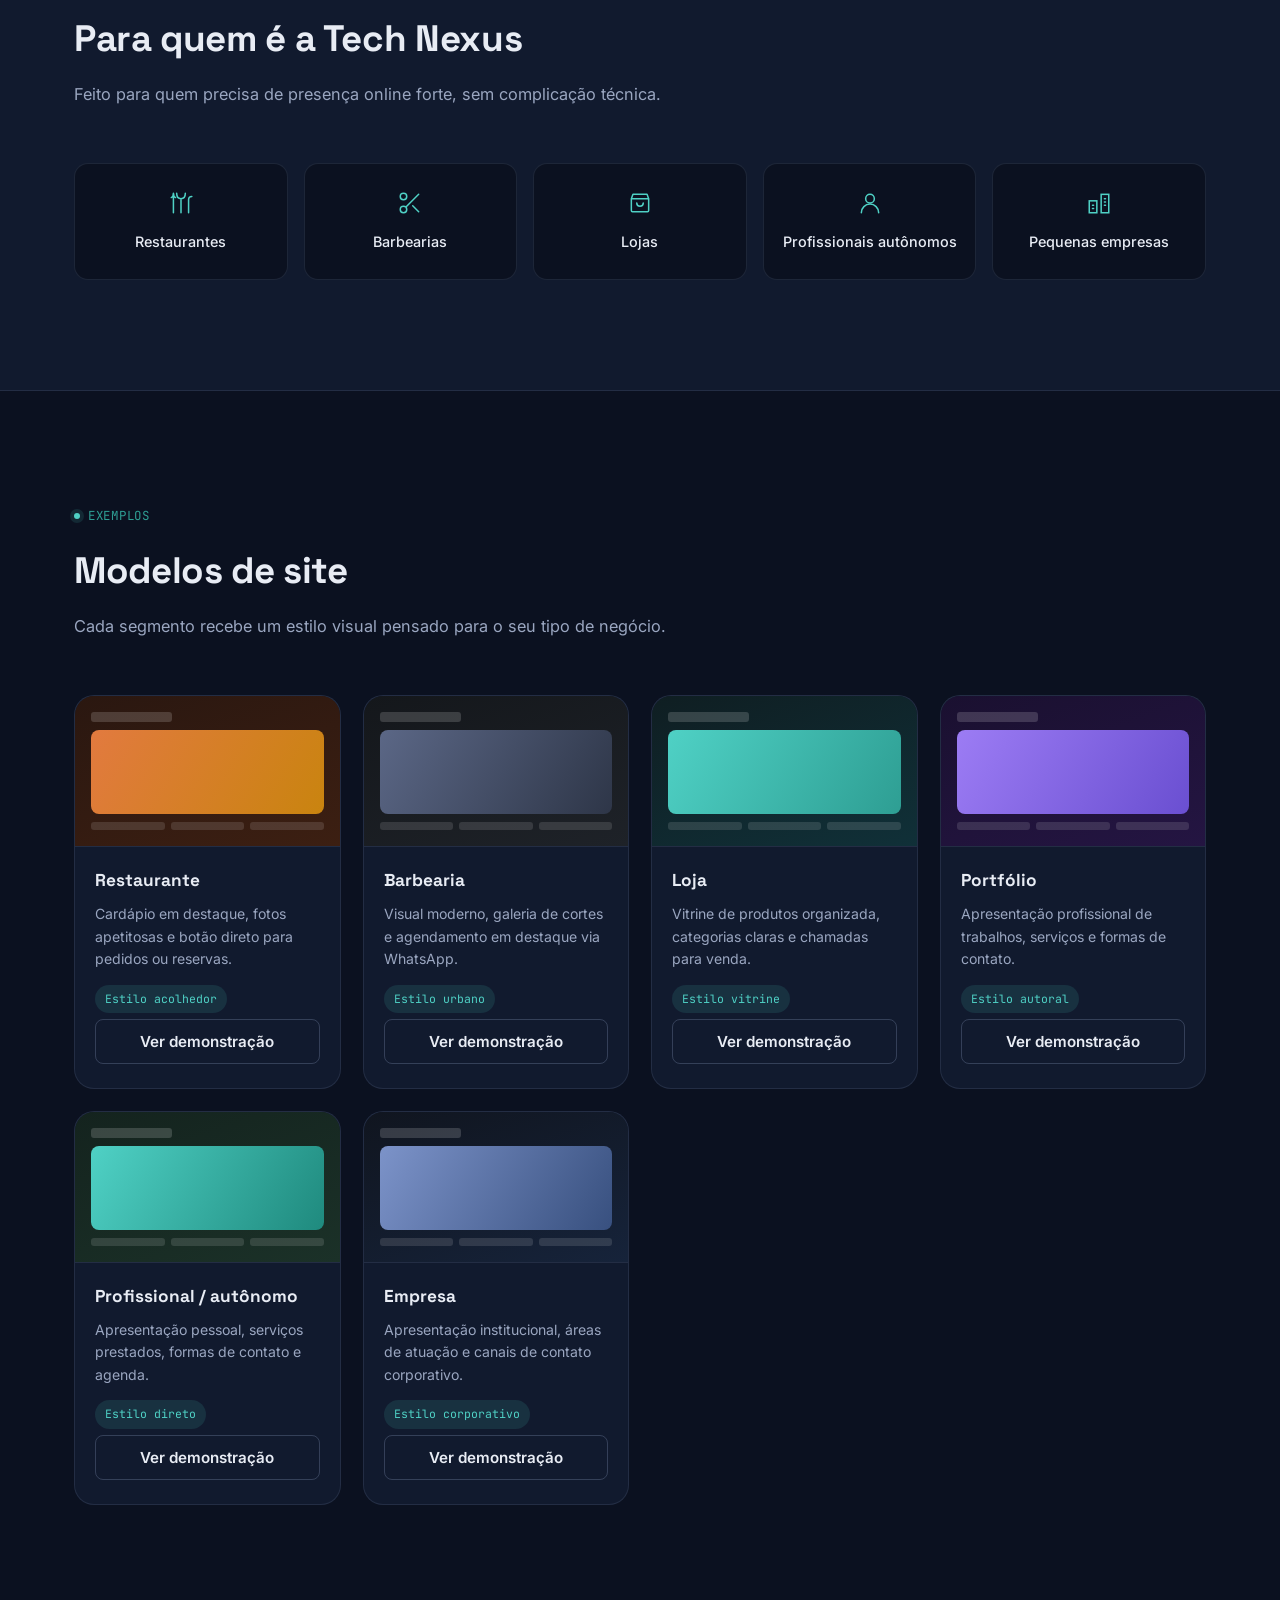
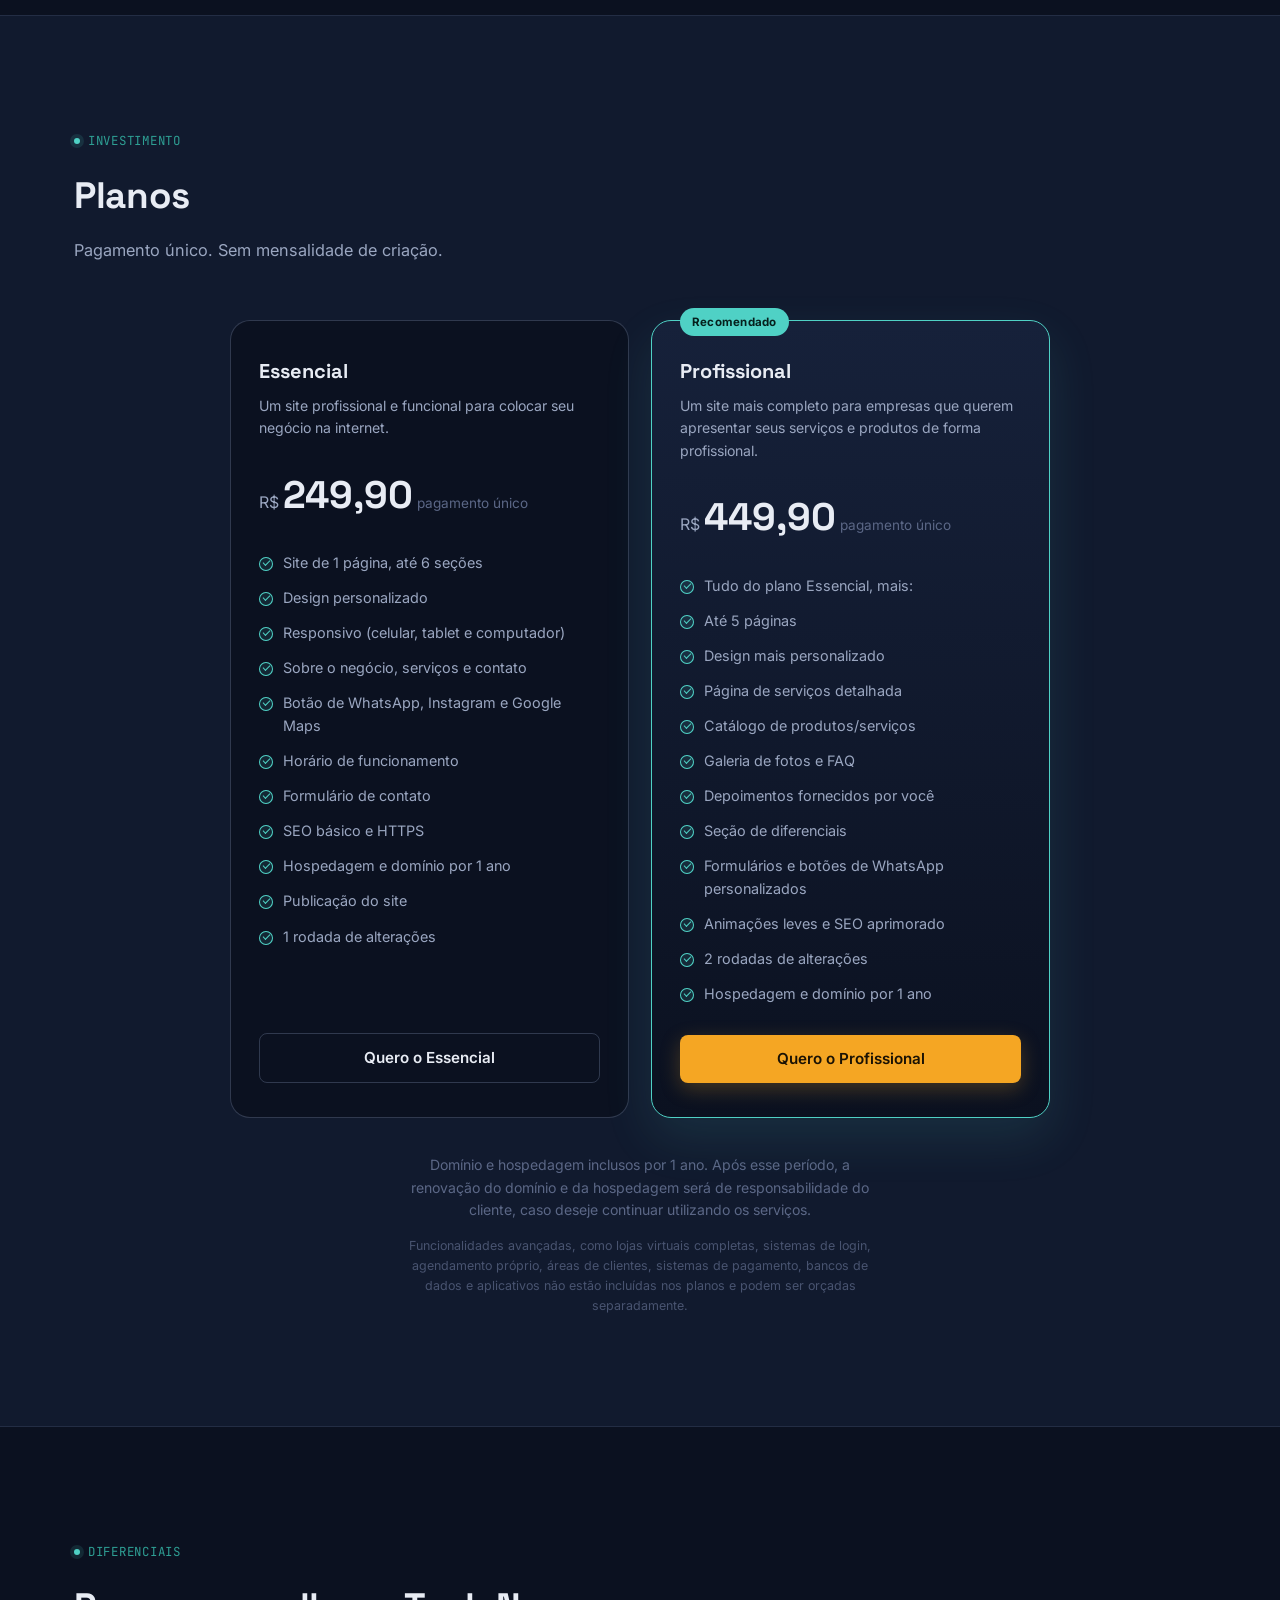
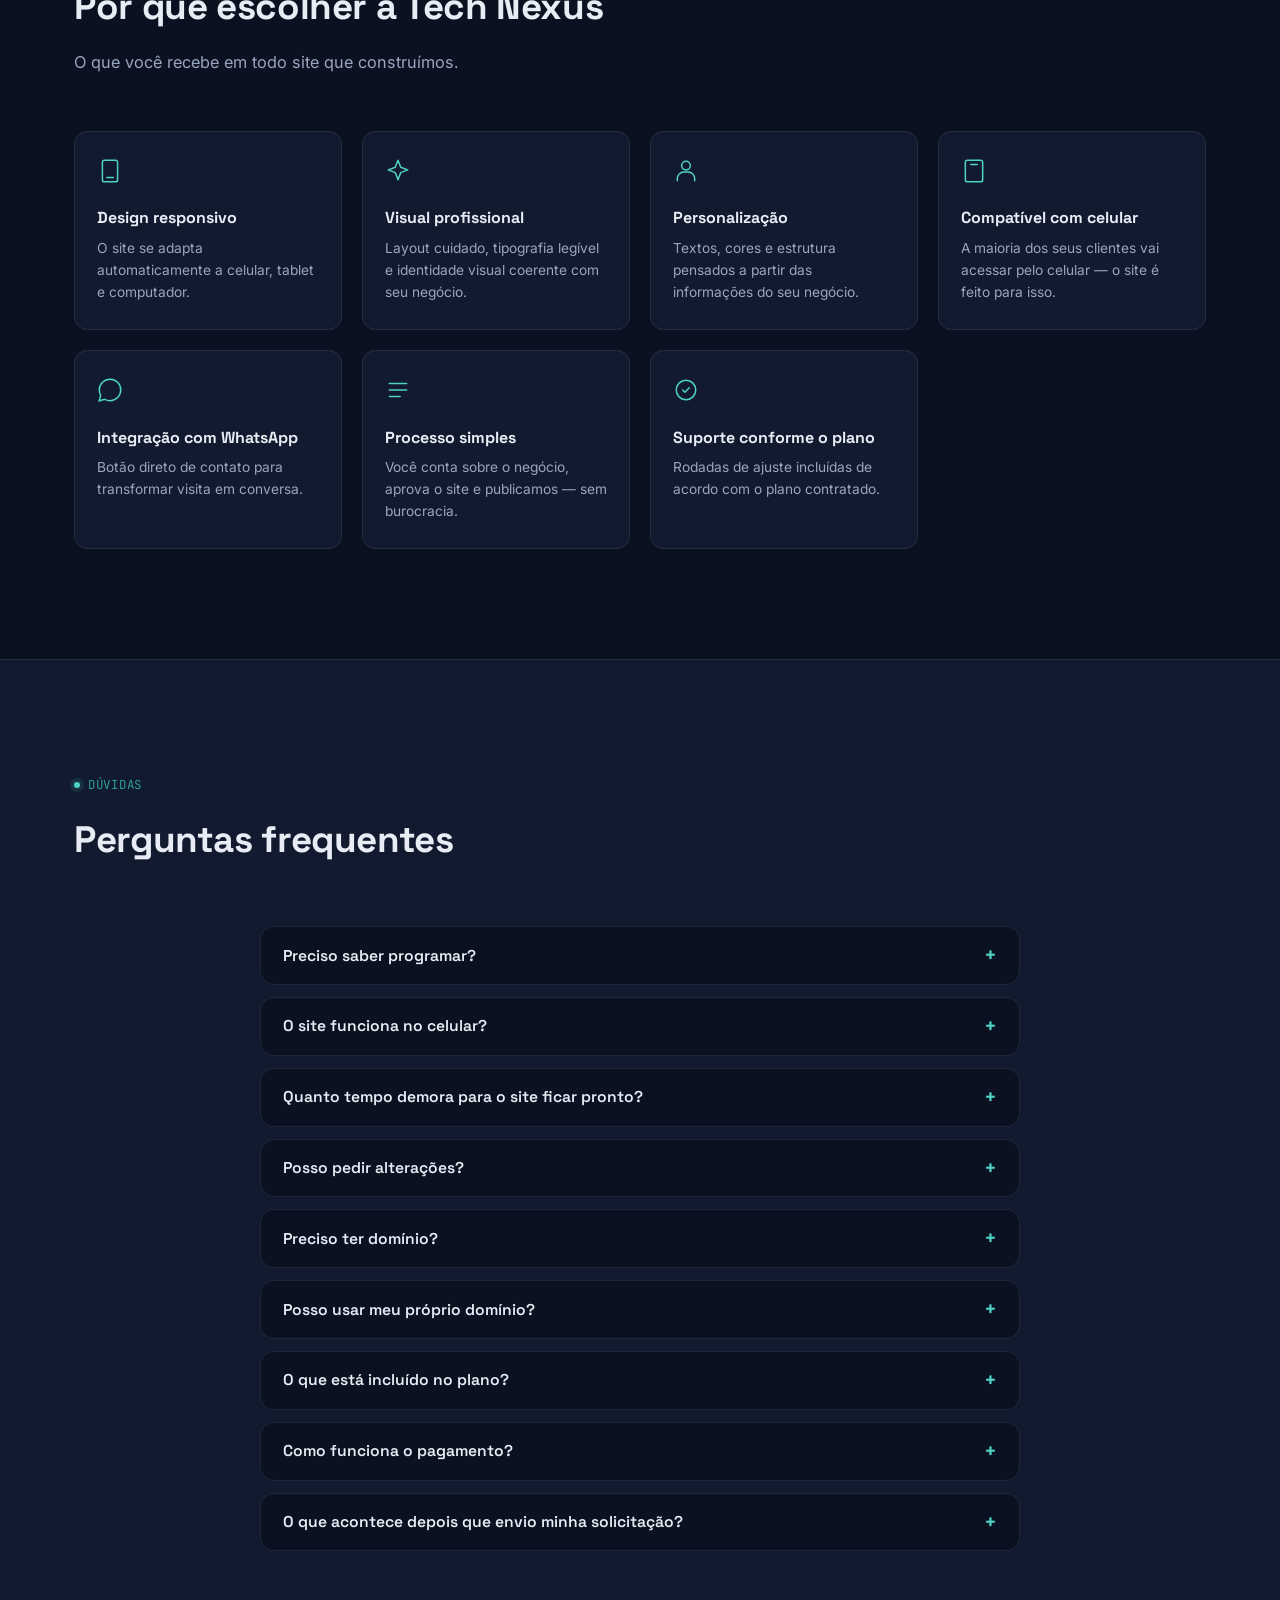
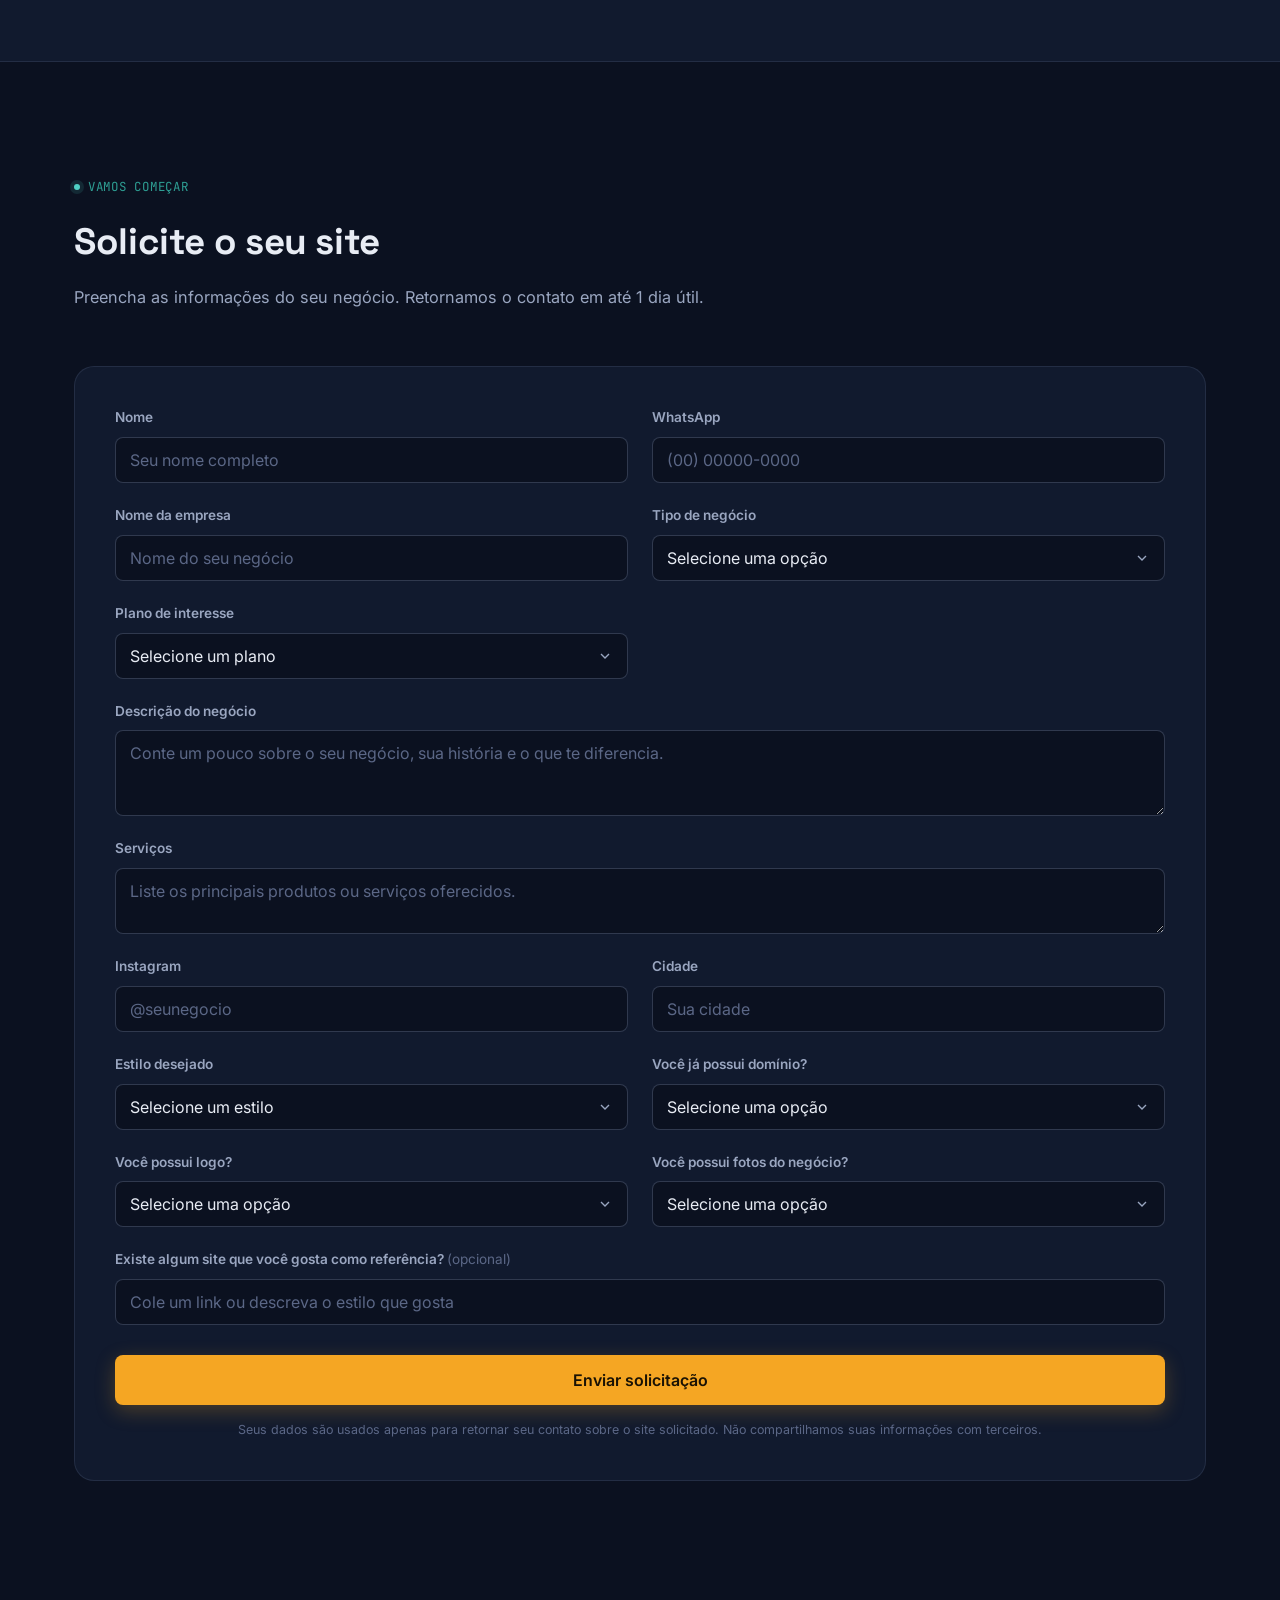
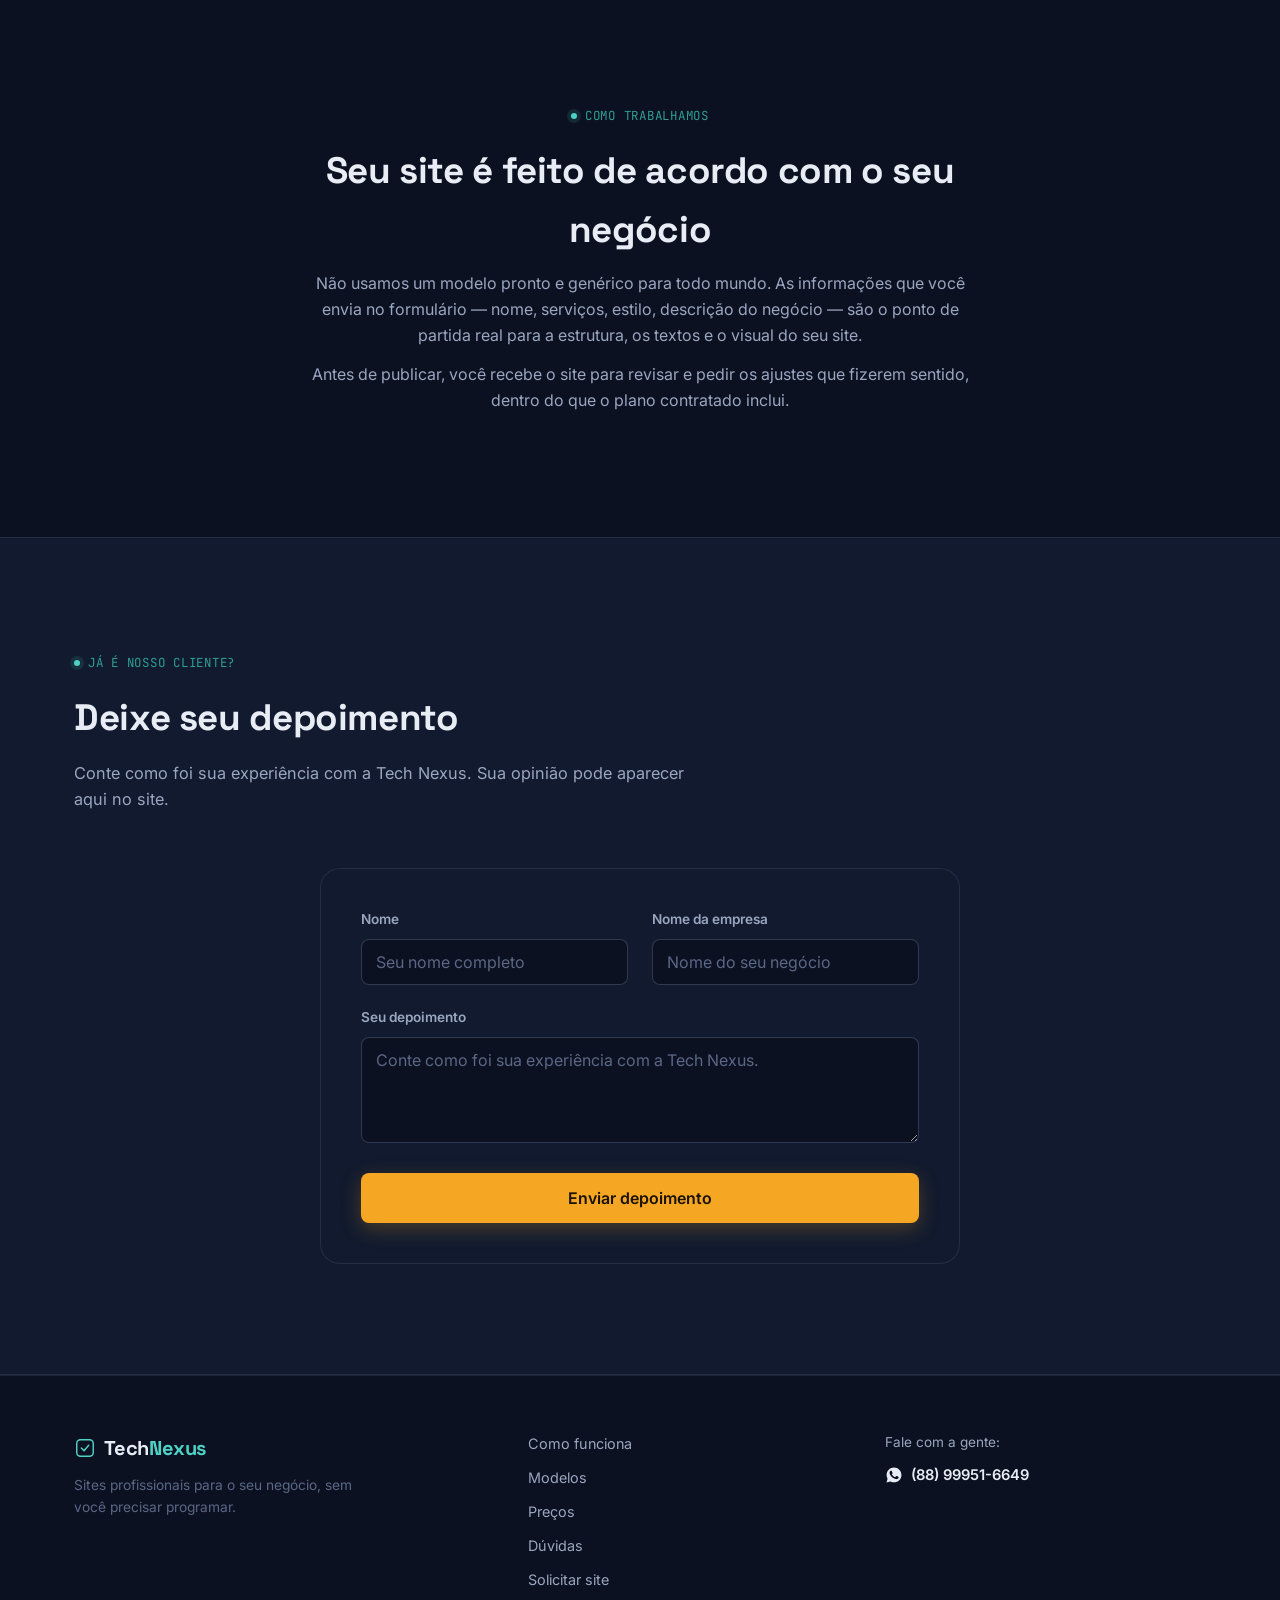
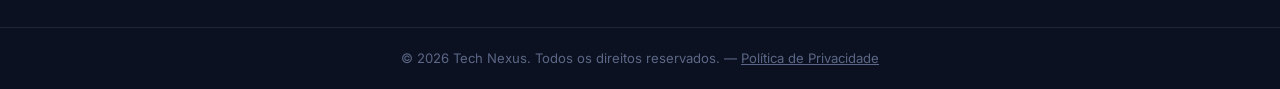
==== commit 3d41b9a1: "Add files via upload" ====
--- a/index.html
+++ b/index.html
@@ -29,7 +29,7 @@
   "description": "Criação de sites profissionais para pequenos negócios com apoio de inteligência artificial.",
   "url": "https://nexus-tech-navy.vercel.app",
   "telephone": "+5588999516649",
-  "priceRange": "R$39,90 - R$1497",
+  "priceRange": "R$249,90 - R$449,90",
   "areaServed": "BR"
 }
   </script>
@@ -354,143 +354,70 @@
       <div class="container">
         <div class="section__head" data-reveal>
           <p class="eyebrow eyebrow--dark"><span class="eyebrow__dot"></span> investimento</p>
-<h2 class="section__title">Planos mensais</h2>
-<p class="section__subtitle">Sem taxa de adesão. Cancele quando quiser.</p>
+          <h2 class="section__title">Planos</h2>
+          <p class="section__subtitle">Pagamento único. Sem mensalidade de criação.</p>
         </div>
 
         <!--
           DICA: para alterar os preços, edite apenas o conteúdo dentro de <span class="plan__price-value">.
           O restante da estrutura (moeda, período) pode continuar igual.
         -->
-        <div class="plans" data-reveal>
+        <div class="plans plans--duo" data-reveal>
+
           <article class="plan-card">
-            <h3 class="plan__name">Básico</h3>
-            <p class="plan__desc">Para quem precisa de presença online rápida e direta.</p>
+            <h3 class="plan__name">Essencial</h3>
+            <p class="plan__desc">Um site profissional e funcional para colocar seu negócio na internet.</p>
             <p class="plan__price">
               <span class="plan__price-currency">R$</span>
-              <span class="plan__price-value">39,90</span>
-              <span class="plan__price-period">/mês</span>
+              <span class="plan__price-value">249,90</span>
+              <span class="plan__price-period">pagamento único</span>
             </p>
             <ul class="plan__features">
-              <li>Site de 1 página</li>
-              <li>Design responsivo</li>
-              <li>Botão de WhatsApp</li>
-              <li>Até 2 rodadas de ajuste</li>
+              <li>Site de 1 página, até 6 seções</li>
+              <li>Design personalizado</li>
+              <li>Responsivo (celular, tablet e computador)</li>
+              <li>Sobre o negócio, serviços e contato</li>
+              <li>Botão de WhatsApp, Instagram e Google Maps</li>
+              <li>Horário de funcionamento</li>
+              <li>Formulário de contato</li>
+              <li>SEO básico e HTTPS</li>
+              <li>Hospedagem e domínio por 1 ano</li>
+              <li>Publicação do site</li>
+              <li>1 rodada de alterações</li>
             </ul>
-            <a href="#solicitar" class="btn btn--outline btn--block" data-plan-select="Básico - R$ 39,90/mês">Escolher Básico</a>
+            <a href="#solicitar" class="btn btn--outline btn--block" data-plan-select="Essencial - R$ 249,90">Quero o Essencial</a>
           </article>
 
           <article class="plan-card plan-card--featured">
-            <span class="plan__badge">Mais popular</span>
+            <span class="plan__badge">Recomendado</span>
             <h3 class="plan__name">Profissional</h3>
-            <p class="plan__desc">O mais escolhido por pequenos negócios em crescimento.</p>
+            <p class="plan__desc">Um site mais completo para empresas que querem apresentar seus serviços e produtos de forma profissional.</p>
             <p class="plan__price">
               <span class="plan__price-currency">R$</span>
-              <span class="plan__price-value">69,90</span>
-              <span class="plan__price-period">/mês</span>
+              <span class="plan__price-value">449,90</span>
+              <span class="plan__price-period">pagamento único</span>
             </p>
             <ul class="plan__features">
-              <li>Site de até 4 páginas</li>
-              <li>Design responsivo premium</li>
-              <li>Integração com redes sociais</li>
-              <li>Botão de WhatsApp e mapa</li>
-              <li>Até 4 rodadas de ajuste</li>
+              <li>Tudo do plano Essencial, mais:</li>
+              <li>Até 5 páginas</li>
+              <li>Design mais personalizado</li>
+              <li>Página de serviços detalhada</li>
+              <li>Catálogo de produtos/serviços</li>
+              <li>Galeria de fotos e FAQ</li>
+              <li>Depoimentos fornecidos por você</li>
+              <li>Seção de diferenciais</li>
+              <li>Formulários e botões de WhatsApp personalizados</li>
+              <li>Animações leves e SEO aprimorado</li>
+              <li>2 rodadas de alterações</li>
+              <li>Hospedagem e domínio por 1 ano</li>
             </ul>
-            <a href="#solicitar" class="btn btn--primary btn--block" data-plan-select="Profissional - R$ 69,90/mês">Escolher Profissional</a>
+            <a href="#solicitar" class="btn btn--primary btn--block" data-plan-select="Profissional - R$ 449,90">Quero o Profissional</a>
           </article>
 
-          <article class="plan-card">
-            <h3 class="plan__name">Premium</h3>
-            <p class="plan__desc">Presença completa para negócios que querem se destacar.</p>
-            <p class="plan__price">
-              <span class="plan__price-currency">R$</span>
-              <span class="plan__price-value">119,90</span>
-              <span class="plan__price-period">/mês</span>
-            </p>
-            <ul class="plan__features">
-              <li>Site de páginas ilimitadas</li>
-              <li>Design exclusivo sob medida</li>
-              <li>Otimização para buscadores</li>
-              <li>Prioridade na entrega</li>
-              <li>Ajustes ilimitados no período</li>
-            </ul>
-            <a href="#solicitar" class="btn btn--outline btn--block" data-plan-select="Premium - R$ 119,90/mês">Escolher Premium</a>
-          </article>
-
-          </div>
-</div>
-    </section>
-<!-- ===================== PAGAMENTO ÚNICO ===================== -->
-    <section class="section" id="precos-unico">
-      <div class="container">
-        <div class="section__head" data-reveal>
-          <p class="eyebrow eyebrow--dark"><span class="eyebrow__dot"></span> sem mensalidade</p>
-          <h2 class="section__title">Pagamento único</h2>
-          <p class="section__subtitle">Pague uma vez e o site é seu — sem cobrança recorrente.</p>
-        </div>
-
-        <div class="plans" data-reveal>
-
-          <article class="plan-card">
-            <h3 class="plan__name">Básico</h3>
-            <p class="plan__desc">Para quem precisa de presença online rápida e direta.</p>
-            <p class="plan__price">
-              <span class="plan__price-currency">R$</span>
-              <span class="plan__price-value">497</span>
-              <span class="plan__price-period">à vista</span>
-            </p>
-            <ul class="plan__features">
-              <li>Sem mensalidade</li>
-              <li>Site de 1 página</li>
-              <li>Design responsivo</li>
-              <li>Botão de WhatsApp</li>
-              <li>Até 2 rodadas de ajuste</li>
-            </ul>
-            <a href="#solicitar" class="btn btn--outline btn--block" data-plan-select="Básico (pagamento único) - R$ 497">Escolher Básico</a>
-          </article>
-
-          <article class="plan-card plan-card--featured">
-            <span class="plan__badge">Mais popular</span>
-            <h3 class="plan__name">Profissional</h3>
-            <p class="plan__desc">O mais escolhido por pequenos negócios em crescimento.</p>
-            <p class="plan__price">
-              <span class="plan__price-currency">R$</span>
-              <span class="plan__price-value">897</span>
-              <span class="plan__price-period">à vista</span>
-            </p>
-            <ul class="plan__features">
-              <li>Sem mensalidade</li>
-              <li>Site de até 4 páginas</li>
-              <li>Design responsivo premium</li>
-              <li>Integração com redes sociais</li>
-              <li>Botão de WhatsApp e mapa</li>
-              <li>Até 4 rodadas de ajuste</li>
-            </ul>
-            <a href="#solicitar" class="btn btn--primary btn--block" data-plan-select="Profissional (pagamento único) - R$ 897">Escolher Profissional</a>
-          </article>
-
-          <article class="plan-card">
-            <h3 class="plan__name">Premium</h3>
-            <p class="plan__desc">Presença completa para negócios que querem se destacar.</p>
-            <p class="plan__price">
-              <span class="plan__price-currency">R$</span>
-              <span class="plan__price-value">1.497</span>
-              <span class="plan__price-period">à vista</span>
-            </p>
-            <ul class="plan__features">
-              <li>Sem mensalidade</li>
-              <li>Site de páginas ilimitadas</li>
-              <li>Design exclusivo sob medida</li>
-              <li>Otimização para buscadores</li>
-              <li>Prioridade na entrega</li>
-              <li>Ajustes ilimitados no período</li>
-            </ul>
-            <a href="#solicitar" class="btn btn--outline btn--block" data-plan-select="Premium (pagamento único) - R$ 1.497">Escolher Premium</a>
-          </article>
-
-        </div>
-
-        <p class="pricing-note">Após a contratação, entramos em contato pelo WhatsApp para dar continuidade ao processo e combinar os próximos passos.</p>
+        </div>
+
+        <p class="pricing-note">Domínio e hospedagem inclusos por 1 ano. Após esse período, a renovação do domínio e da hospedagem será de responsabilidade do cliente, caso deseje continuar utilizando os serviços.</p>
+        <p class="pricing-note pricing-note--muted">Funcionalidades avançadas, como lojas virtuais completas, sistemas de login, agendamento próprio, áreas de clientes, sistemas de pagamento, bancos de dados e aplicativos não estão incluídas nos planos e podem ser orçadas separadamente.</p>
       </div>
     </section>
 
@@ -665,17 +592,9 @@
               <label for="plano">Plano de interesse</label>
               <select id="plano" name="plano" required>
   <option value="" disabled selected>Selecione um plano</option>
-  <optgroup label="Mensal">
-    <option value="Básico - R$ 39,90/mês">Básico - R$ 39,90/mês</option>
-    <option value="Profissional - R$ 69,90/mês">Profissional - R$ 69,90/mês</option>
-    <option value="Premium - R$ 119,90/mês">Premium - R$ 119,90/mês</option>
-  </optgroup>
-  <optgroup label="Pagamento único">
-    <option value="Básico (pagamento único) - R$ 497">Básico (pagamento único) - R$ 497</option>
-    <option value="Profissional (pagamento único) - R$ 897">Profissional (pagamento único) - R$ 897</option>
-    <option value="Premium (pagamento único) - R$ 1.497">Premium (pagamento único) - R$ 1.497</option>
-  </optgroup>
-              </select>
+  <option value="Essencial - R$ 249,90">Essencial - R$ 249,90</option>
+  <option value="Profissional - R$ 449,90">Profissional - R$ 449,90</option>
+  </select>
               <span class="field__error">Selecione um plano.</span>
 </div>
             <div class="field field--full">
--- a/style.css
+++ b/style.css
@@ -625,6 +625,12 @@
   align-items: stretch;
 }
 
+.plans--duo {
+  grid-template-columns: repeat(2, 1fr);
+  max-width: 820px;
+  margin: 0 auto;
+}
+
 .plan-card {
   position: relative;
   background: var(--bg);
@@ -876,6 +882,12 @@
   max-width: 52ch;
   margin-left: auto;
   margin-right: auto;
+}
+.pricing-note--muted {
+  font-size: 0.78rem;
+  opacity: 0.75;
+  margin-top: 14px;
+  max-width: 62ch;
 }
 
 /* ==========================================================================
